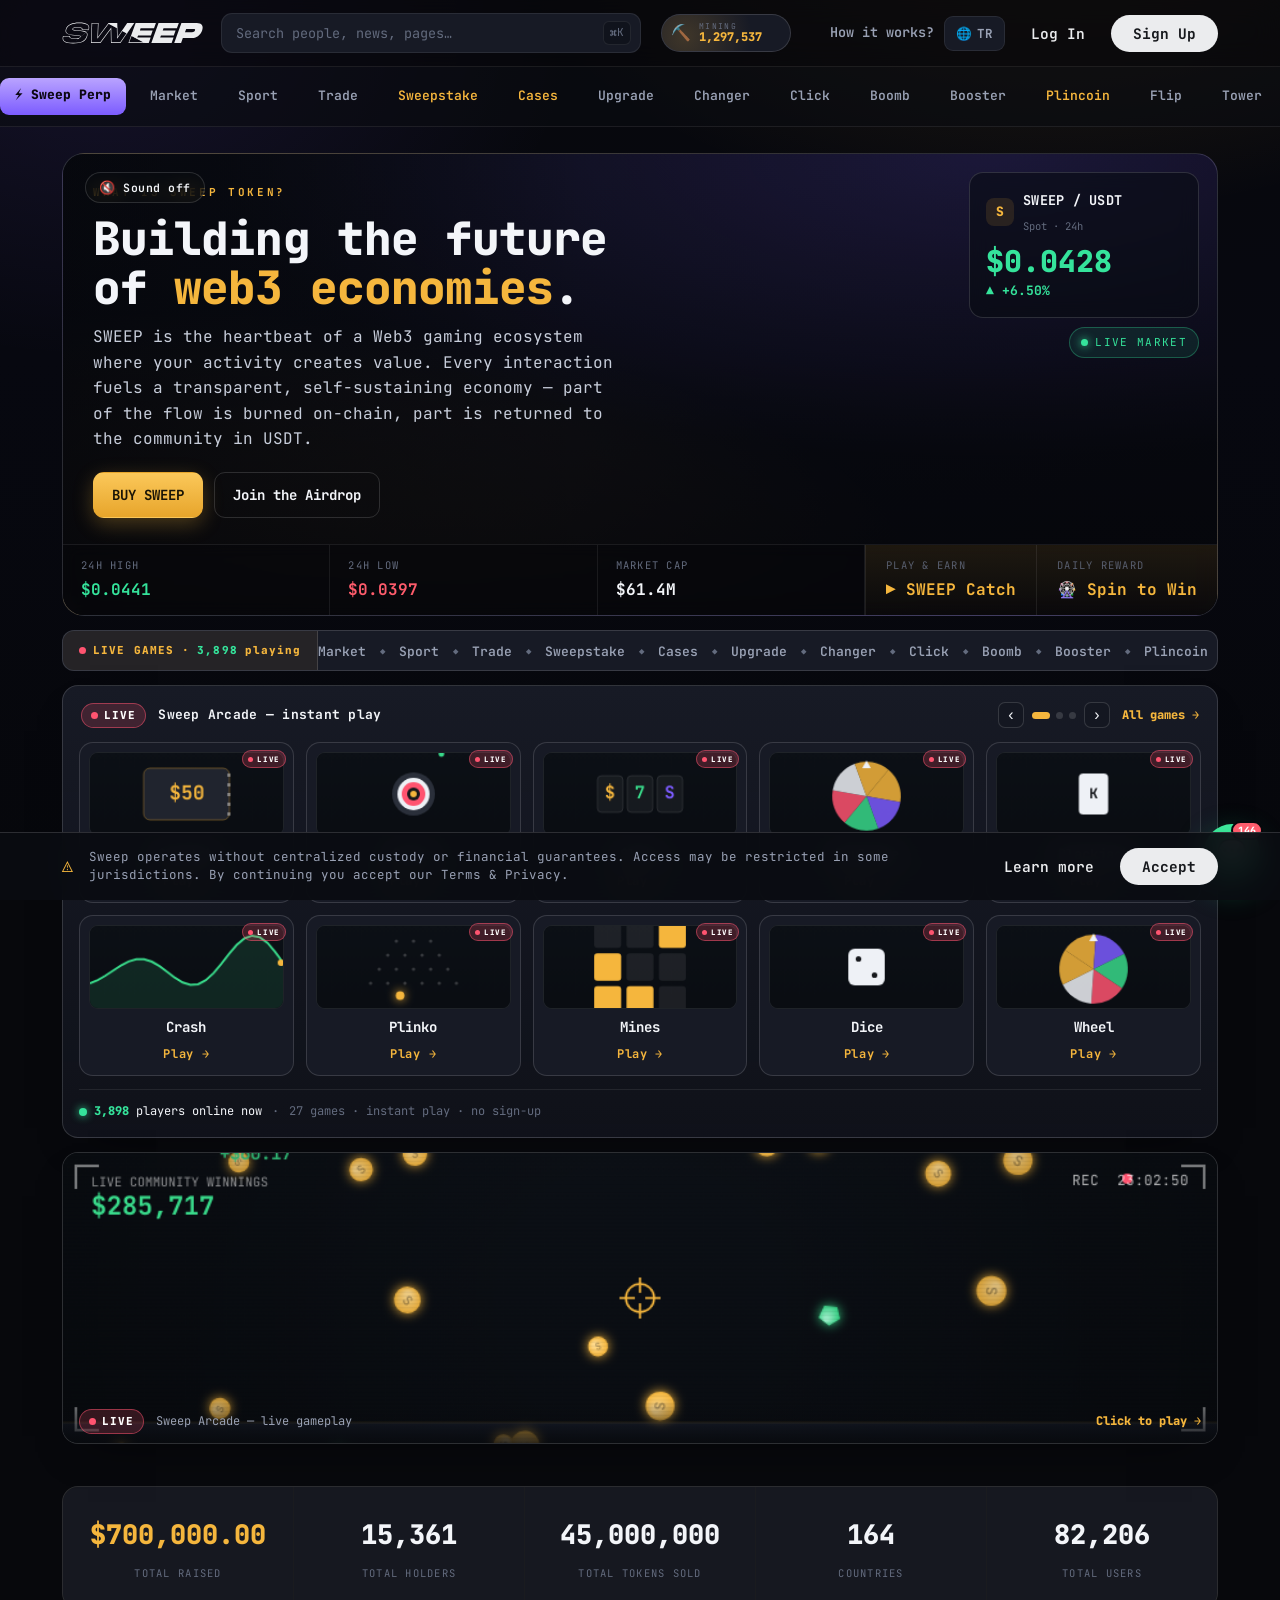
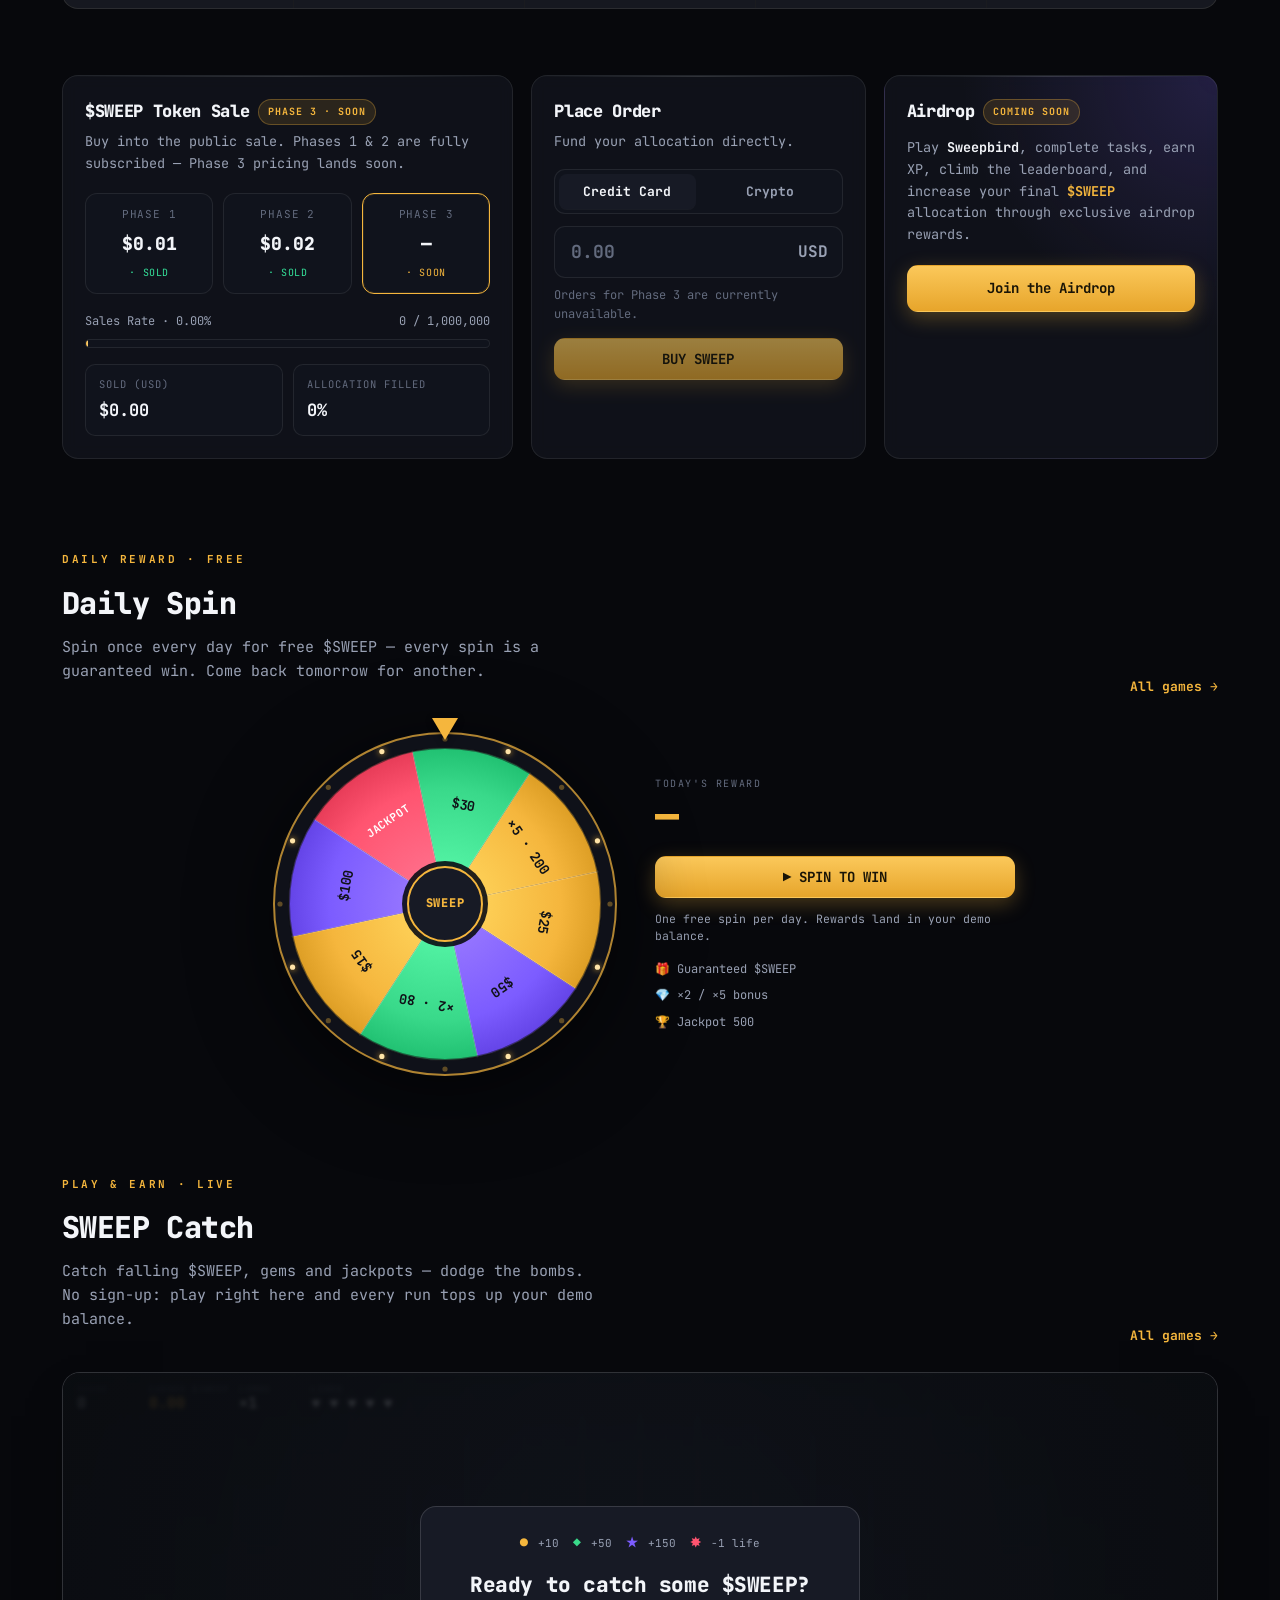
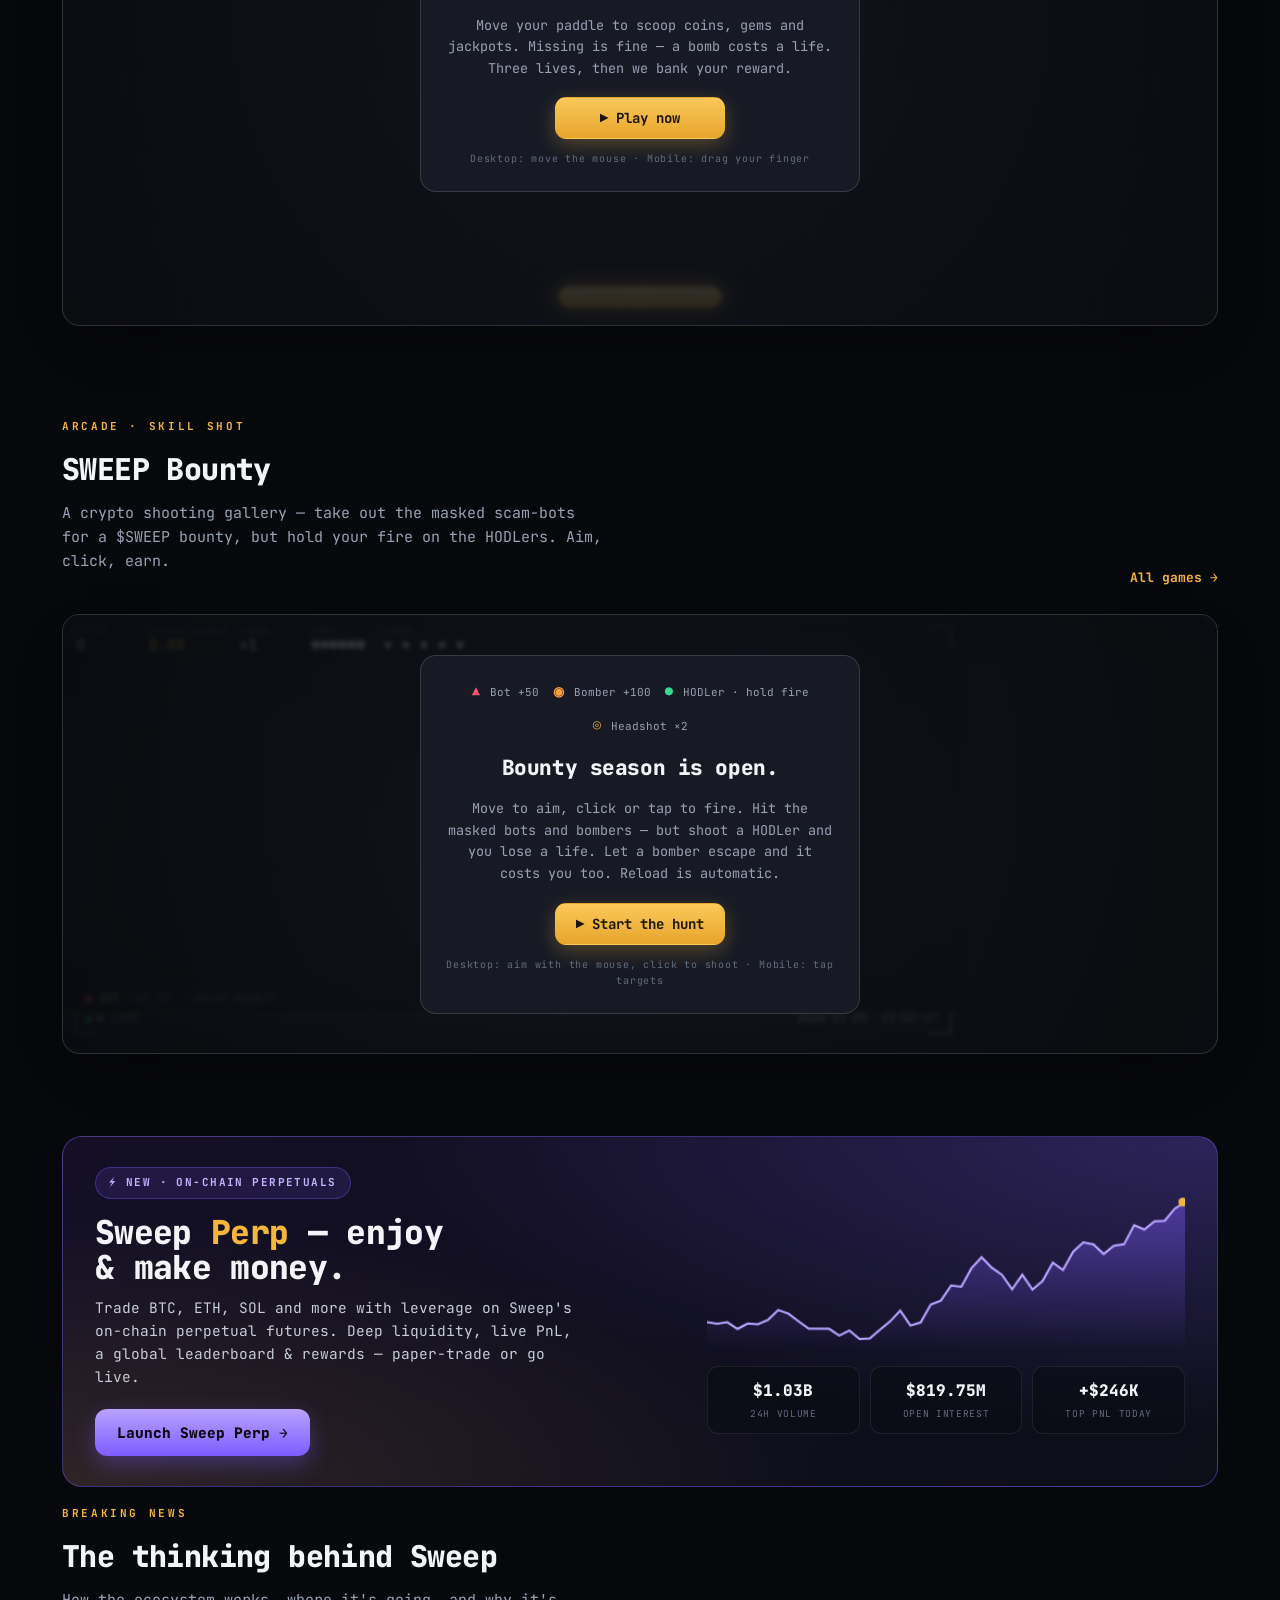
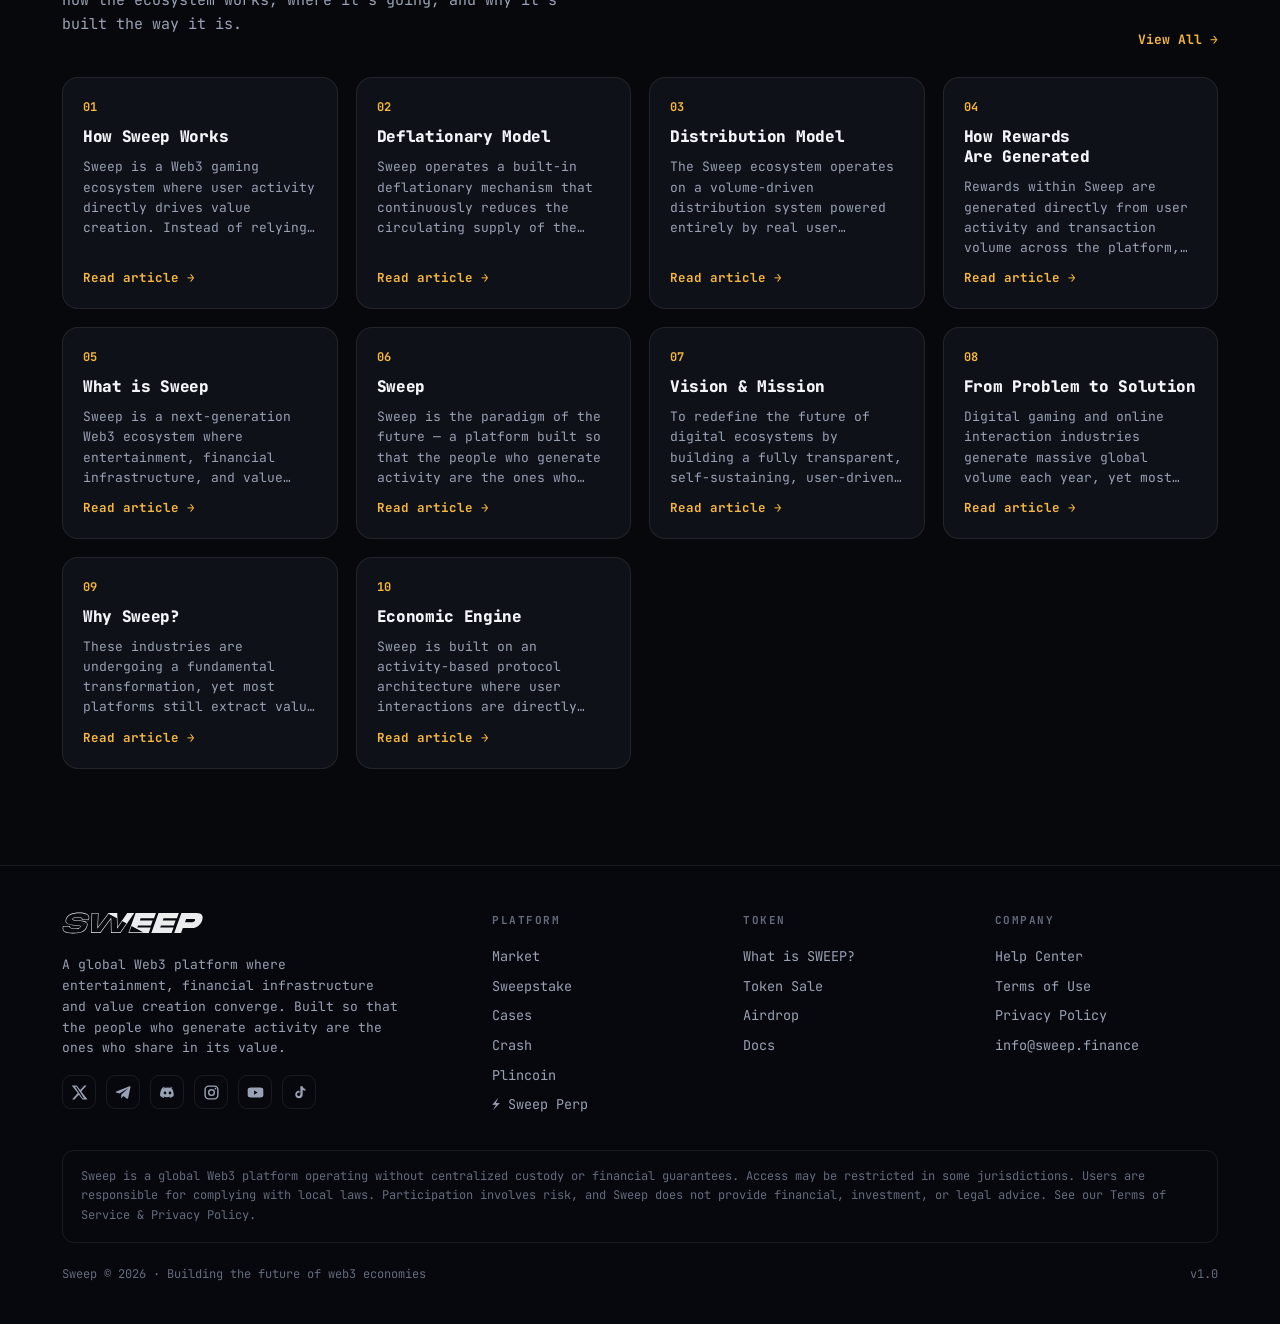
==== index.html @ fde5516a "Add Keno/Limbo/Baccarat/Double games; live users count in games ticker" ====
<!doctype html>
<html lang="en">
<head>
<meta charset="utf-8">
<meta name="viewport" content="width=device-width, initial-scale=1">
<title>Sweep — Building the future of web3 economies</title>
<link rel="stylesheet" href="styles.css">
</head>
<body>
<!-- ======================= HEADER ======================= -->
<header class="top">
  <div class="wrap top-in">
    <a class="logo" href="index.html" aria-label="Sweep home">
      <img src="[data-uri]" alt="Sweep">
    </a>
    <div class="search">
      <input type="text" placeholder="Search people, news, pages…" aria-label="Search">
      <span class="kbd">⌘K</span>
    </div>
    <div class="top-actions">
      <a href="#whatis" class="howit" data-i18n="howit">How it works?</a>
      <button class="langbtn" id="langBtn" aria-label="Switch language">🌐 <span id="langLbl">TR</span></button>
      <button class="btn-login" data-auth="login">Log In</button>
      <button class="btn-signup" data-auth="signup">Sign Up</button>
    </div>
  </div>
</header>

<!-- ======================= GAME NAV ======================= -->
<nav class="gamenav" aria-label="Games">
  <div class="track" id="gtrack"></div>
</nav>

<!-- ======================= HERO: WHAT IS SWEEP + VIDEO ======================= -->
<div class="hero" id="whatis">
  <div class="stage">
    <video autoplay loop muted playsinline preload="auto"
           poster="https://sweep.finance/web/images/home/sweep-video.webp">
      <source src="https://cdn.sweep.finance/web/video/sweep-video.mp4" type="video/mp4">
    </video>
    <div class="scrim"></div>

    <!-- floating quote HUD over the video -->
    <div class="hud">
      <div class="quote">
        <div class="sym">
          <div class="badge">S</div>
          <div><b>SWEEP / USDT</b><br><span>Spot · 24h</span></div>
        </div>
        <div class="price">$0.0428</div>
        <div class="chg up">▲ +6.41%</div>
      </div>
      <div class="livepill"><i></i> Live market</div>
    </div>

    <!-- video sound toggle -->
    <button class="vsound" id="vsound" aria-label="Unmute video" aria-pressed="false">
      <span class="ic" id="vsIc">🔇</span><span id="vsLbl">Sound off</span>
    </button>

    <!-- copy -->
    <div class="hero-copy">
      <div class="eyebrow">What is SWEEP Token?</div>
      <h1>Building the future of <span class="g">web3 economies</span>.</h1>
      <p>SWEEP is the heartbeat of a Web3 gaming ecosystem where your activity creates value. Every interaction fuels a transparent, self-sustaining economy — part of the flow is burned on-chain, part is returned to the community in USDT.</p>
      <div class="hero-cta">
        <button class="btn gold">BUY SWEEP</button>
        <a href="airdrop.html" class="btn">Join the Airdrop</a>
      </div>
    </div>

    <!-- bottom stat strip over the video -->
    <div class="hud-stats">
      <div><div class="k">24h High</div><div class="v up">$0.0441</div></div>
      <div><div class="k">24h Low</div><div class="v down">$0.0397</div></div>
      <div><div class="k">Market Cap</div><div class="v">$61.4M</div></div>
      <a class="hud-play" href="#catchGame" id="heroPlay">
        <div class="k">Play &amp; Earn</div>
        <div class="v"><span class="hp-ic">▶</span> SWEEP Catch</div>
      </a>
      <a class="hud-play hud-spin" href="#dailySpin" id="heroSpin">
        <div class="k">Daily Reward</div>
        <div class="v"><span class="hp-ic">🎡</span> Spin to Win</div>
      </a>
    </div>
  </div>
</div>

<!-- ======================= GAMES TICKER (scrolling names) ======================= -->
<div class="hero gticker-hero">
  <div class="gticker">
    <span class="gticker-tag"><i></i> LIVE GAMES · <b id="gtickerCount">—</b> playing</span>
    <div class="gticker-mask">
      <div class="gticker-track" id="gtickerTrack"></div>
    </div>
  </div>
</div>

<!-- ======================= GAMES PANEL (instant play) ======================= -->
<div class="hero arcade-hero">
  <div class="gpanel">
    <div class="gpanel-head">
      <span class="lf-live"><i></i> LIVE</span>
      <b>Sweep Arcade — instant play</b>
      <div class="gp-nav">
        <button class="gp-arrow" id="gpPrev" aria-label="Previous page">‹</button>
        <div class="gp-dots" id="gpDots"></div>
        <button class="gp-arrow" id="gpNext" aria-label="Next page">›</button>
      </div>
      <a href="game.html" class="gp-all">All games →</a>
    </div>
    <div class="gp-viewport">
      <div class="gp-track" id="gpTrack">
        <div class="gp-page">
          <a class="gtile" href="game.html"><span class="gt-ic">🎫</span><b>Scratch</b><span class="gt-play">Play →</span></a>
          <a class="gtile" href="game.html"><span class="gt-ic">🎯</span><b>Darts</b><span class="gt-play">Play →</span></a>
          <a class="gtile" href="game.html"><span class="gt-ic">🎰</span><b>Slots</b><span class="gt-play">Play →</span></a>
          <a class="gtile" href="game.html"><span class="gt-ic">🔴</span><b>Roulette</b><span class="gt-play">Play →</span></a>
          <a class="gtile" href="game.html"><span class="gt-ic">🎴</span><b>Blackjack</b><span class="gt-play">Play →</span></a>
          <a class="gtile" href="game.html"><span class="gt-ic">🚀</span><b>Crash</b><span class="gt-play">Play →</span></a>
          <a class="gtile" href="game.html"><span class="gt-ic">🔻</span><b>Plinko</b><span class="gt-play">Play →</span></a>
          <a class="gtile" href="game.html"><span class="gt-ic">💣</span><b>Mines</b><span class="gt-play">Play →</span></a>
          <a class="gtile" href="game.html"><span class="gt-ic">🎲</span><b>Dice</b><span class="gt-play">Play →</span></a>
          <a class="gtile" href="game.html"><span class="gt-ic">🎡</span><b>Wheel</b><span class="gt-play">Play →</span></a>
        </div>
        <div class="gp-page">
          <a class="gtile" href="game.html"><span class="gt-ic">🪙</span><b>Coin Flip</b><span class="gt-play">Play →</span></a>
          <a class="gtile" href="game.html"><span class="gt-ic">🗼</span><b>Tower</b><span class="gt-play">Play →</span></a>
          <a class="gtile" href="game.html"><span class="gt-ic">📦</span><b>Cases</b><span class="gt-play">Play →</span></a>
          <a class="gtile" href="game.html"><span class="gt-ic">⬆️</span><b>Upgrade</b><span class="gt-play">Play →</span></a>
          <a class="gtile" href="game.html"><span class="gt-ic">🃏</span><b>Hi-Lo</b><span class="gt-play">Play →</span></a>
          <a class="gtile" href="game.html"><span class="gt-ic">🏇</span><b>Racing</b><span class="gt-play">Play →</span></a>
          <a class="gtile" href="game.html"><span class="gt-ic">🥊</span><b>Fighter</b><span class="gt-play">Play →</span></a>
          <a class="gtile" href="game.html"><span class="gt-ic">📈</span><b>Market</b><span class="gt-play">Play →</span></a>
          <a class="gtile" href="game.html"><span class="gt-ic">⚽</span><b>Sport</b><span class="gt-play">Play →</span></a>
          <a class="gtile" href="game.html"><span class="gt-ic">💹</span><b>Trade</b><span class="gt-play">Play →</span></a>
        </div>
        <div class="gp-page">
          <a class="gtile" href="game.html"><span class="gt-ic">🎟️</span><b>Sweepstake</b><span class="gt-play">Play →</span></a>
          <a class="gtile" href="game.html"><span class="gt-ic">🖱️</span><b>Click</b><span class="gt-play">Play →</span></a>
          <a class="gtile" href="game.html"><span class="gt-ic">🔥</span><b>Booster</b><span class="gt-play">Play →</span></a>
          <a class="gtile" href="game.html"><span class="gt-ic">🎱</span><b>Keno</b><span class="gt-play">Play →</span></a>
          <a class="gtile" href="game.html"><span class="gt-ic">⚡</span><b>Limbo</b><span class="gt-play">Play →</span></a>
          <a class="gtile" href="game.html"><span class="gt-ic">🎴</span><b>Baccarat</b><span class="gt-play">Play →</span></a>
          <a class="gtile" href="game.html"><span class="gt-ic">🔵</span><b>Double</b><span class="gt-play">Play →</span></a>
        </div>
      </div>
    </div>
    <div class="gp-foot">
      <span class="gp-online"><i></i> <b id="gpOnline">0</b> players online now</span>
      <span class="gp-foot-sep">·</span>
      <span class="gp-foot-games">27 games · instant play · no sign-up</span>
    </div>
  </div>
</div>

<!-- ======================= LIVE GAMEPLAY FEED ======================= -->
<div class="hero lf-hero">
  <a class="lf-stage" id="lfStage" href="#bountyGame" aria-label="Watch Sweep games live — click to play">
    <canvas id="lfCanvas" width="900" height="226" aria-hidden="true"></canvas>
    <div class="lf-bar">
      <span class="lf-live"><i></i> LIVE</span>
      <span class="lf-title">Sweep Arcade — live gameplay</span>
      <span class="lf-cta">Click to play →</span>
    </div>
  </a>
</div>

<!-- ======================= STATS BAR ======================= -->
<section style="padding:42px 0 0">
  <div class="wrap">
    <div class="statsbar">
      <div class="stat"><div class="sv num" data-count="700000" data-prefix="$" data-dec="2">$0</div><div class="sk" data-i18n="st_raised">Total Raised</div></div>
      <div class="stat"><div class="sv num" data-count="15361">0</div><div class="sk" data-i18n="st_holders">Total Holders</div></div>
      <div class="stat"><div class="sv num" data-count="45000000">0</div><div class="sk" data-i18n="st_sold">Total Tokens Sold</div></div>
      <div class="stat"><div class="sv num" data-count="164">0</div><div class="sk" data-i18n="st_country">Countries</div></div>
      <div class="stat"><div class="sv num" data-count="82206">0</div><div class="sk" data-i18n="st_users">Total Users</div></div>
    </div>
  </div>
</section>

<!-- ======================= SALE / BUY / AIRDROP ======================= -->
<section>
  <div class="wrap">
    <div class="cards">

      <!-- Token sale -->
      <div class="card">
        <h3>$SWEEP Token Sale <span class="tag soon">Phase 3 · Soon</span></h3>
        <p class="lead">Buy into the public sale. Phases 1 &amp; 2 are fully subscribed — Phase 3 pricing lands soon.</p>
        <div class="phases">
          <div class="phase"><div class="pn">Phase 1</div><div class="ps">$0.01</div><div class="st up">· SOLD</div></div>
          <div class="phase"><div class="pn">Phase 2</div><div class="ps">$0.02</div><div class="st up">· SOLD</div></div>
          <div class="phase active"><div class="pn">Phase 3</div><div class="ps">—</div><div class="st" style="color:var(--gold)">· SOON</div></div>
        </div>
        <div class="progress">
          <div class="labels"><span>Sales Rate · 0.00%</span><span>0 / 1,000,000</span></div>
          <div class="bar"><i></i></div>
        </div>
        <div class="mini-stats">
          <div class="mini"><div class="k">Sold (USD)</div><div class="v">$0.00</div></div>
          <div class="mini"><div class="k">Allocation filled</div><div class="v">0%</div></div>
        </div>
      </div>

      <!-- Buy widget -->
      <div class="card">
        <h3>Place Order</h3>
        <p class="lead">Fund your allocation directly.</p>
        <div class="tabs" role="tablist">
          <button class="on" role="tab" aria-selected="true">Credit Card</button>
          <button role="tab" aria-selected="false">Crypto</button>
        </div>
        <div class="amount">
          <input type="text" inputmode="decimal" placeholder="0.00" aria-label="Amount">
          <span class="cur">USD</span>
        </div>
        <p class="notice">Orders for Phase 3 are currently unavailable.</p>
        <button class="btn gold wfull" disabled style="opacity:.6;cursor:not-allowed">BUY SWEEP</button>
      </div>

      <!-- Airdrop -->
      <div class="card airdrop-card" id="airdrop">
        <h3>Airdrop <span class="tag soon">Coming soon</span></h3>
        <p class="lead" style="margin-top:12px">Play <b style="color:var(--ink)">Sweepbird</b>, complete tasks, earn XP, climb the leaderboard, and increase your final <b style="color:var(--gold)">$SWEEP</b> allocation through exclusive airdrop rewards.</p>
        <div style="margin-top:20px">
          <a href="airdrop.html" class="btn gold wfull" style="text-decoration:none">Join the Airdrop</a>
        </div>
      </div>

    </div>
  </div>
</section>

<!-- ======================= DAILY SPIN ======================= -->
<section class="catch-sec" id="dailySpin">
  <div class="wrap">
    <div class="sec-head">
      <div>
        <div class="eyebrow">Daily Reward · Free</div>
        <h2 style="margin-top:10px">Daily Spin</h2>
        <p class="sub">Spin once every day for free $SWEEP — every spin is a guaranteed win. Come back tomorrow for another.</p>
      </div>
      <a href="game.html" class="viewall">All games →</a>
    </div>
    <div class="spin-wrap">
      <div class="spin-stage">
        <div class="spin-ptr"></div>
        <canvas id="spinCv" width="360" height="360" aria-label="Daily reward wheel"></canvas>
        <div class="spin-hub">SWEEP</div>
      </div>
      <div class="spin-side">
        <div class="spin-reward-k">TODAY'S REWARD</div>
        <div class="spin-reward" id="spinReward">—</div>
        <button class="btn gold wfull" id="spinBtn">▶ SPIN TO WIN</button>
        <div class="spin-note" id="spinNote">One free spin per day. Rewards land in your demo balance.</div>
        <div class="spin-legend">
          <span>🎁 Guaranteed $SWEEP</span><span>💎 ×2 / ×5 bonus</span><span>🏆 Jackpot 500</span>
        </div>
      </div>
    </div>
  </div>
</section>

<!-- ======================= SWEEP CATCH (inline mini-game) ======================= -->
<section class="catch-sec" id="catchGame">
  <div class="wrap">
    <div class="sec-head">
      <div>
        <div class="eyebrow">Play &amp; Earn · Live</div>
        <h2 style="margin-top:10px">SWEEP Catch</h2>
        <p class="sub">Catch falling $SWEEP, gems and jackpots — dodge the bombs. No sign-up: play right here and every run tops up your demo balance.</p>
      </div>
      <a href="game.html" class="viewall">All games →</a>
    </div>

    <div class="cg-stage" id="cgStage">
      <canvas id="cgCanvas" width="900" height="430" aria-label="SWEEP Catch mini-game"></canvas>

      <div class="cg-hud">
        <div class="cg-stat"><span class="cg-k">SCORE</span><span class="cg-v" id="cgScore">0</span></div>
        <div class="cg-stat"><span class="cg-k">EARNED $SWEEP</span><span class="cg-v gold" id="cgEarn">0.00</span></div>
        <div class="cg-stat"><span class="cg-k">COMBO</span><span class="cg-v" id="cgCombo">×1</span></div>
        <div class="cg-stat"><span class="cg-k">LIVES</span><span class="cg-v" id="cgLives">♥ ♥ ♥</span></div>
      </div>

      <div class="cg-ov" id="cgStart">
        <div class="cg-card">
          <div class="cg-legend">
            <span><b style="color:#f5b63d">●</b> +10</span>
            <span><b style="color:#39d98a">◆</b> +50</span>
            <span><b style="color:#7c5cff">★</b> +150</span>
            <span><b style="color:#ff5470">✸</b> −1 life</span>
          </div>
          <h3>Ready to catch some $SWEEP?</h3>
          <p>Move your paddle to scoop coins, gems and jackpots. Missing is fine — a bomb costs a life. Three lives, then we bank your reward.</p>
          <button class="btn gold" id="cgPlay">▶ Play now</button>
          <span class="cg-tip">Desktop: move the mouse · Mobile: drag your finger</span>
        </div>
      </div>

      <div class="cg-ov" id="cgOver" hidden>
        <div class="cg-card">
          <div class="cg-over-emoji" id="cgOverEmoji">🏆</div>
          <h3 id="cgOverTitle">Nice run!</h3>
          <p id="cgOverMsg">You won <b class="gold" id="cgOverEarn">0.00</b> $SWEEP — added straight to your balance! 🎉</p>
          <div class="cg-over-stats">
            <div><span>Score</span><b id="cgOverScore">0</b></div>
            <div><span>Best combo</span><b id="cgOverCombo">×1</b></div>
            <div><span>Balance</span><b class="gold" id="cgOverBal">0.00</b></div>
          </div>
          <div class="cg-over-btns">
            <button class="btn gold" id="cgAgain">↻ Play again</button>
            <a class="btn ghost" href="game.html">Explore all games →</a>
          </div>
        </div>
      </div>
    </div>
  </div>
</section>

<!-- ======================= SWEEP BOUNTY (inline shooter) ======================= -->
<section class="catch-sec" id="bountyGame">
  <div class="wrap">
    <div class="sec-head">
      <div>
        <div class="eyebrow">Arcade · Skill Shot</div>
        <h2 style="margin-top:10px">SWEEP Bounty</h2>
        <p class="sub">A crypto shooting gallery — take out the masked scam-bots for a $SWEEP bounty, but hold your fire on the HODLers. Aim, click, earn.</p>
      </div>
      <a href="game.html" class="viewall">All games →</a>
    </div>

    <div class="cg-stage" id="btStage">
      <canvas id="btCanvas" width="900" height="430" aria-label="SWEEP Bounty mini-game"></canvas>

      <div class="cg-hud">
        <div class="cg-stat"><span class="cg-k">SCORE</span><span class="cg-v" id="btScore">0</span></div>
        <div class="cg-stat"><span class="cg-k">EARNED $SWEEP</span><span class="cg-v gold" id="btEarn">0.00</span></div>
        <div class="cg-stat"><span class="cg-k">COMBO</span><span class="cg-v" id="btCombo">×1</span></div>
        <div class="cg-stat"><span class="cg-k">AMMO</span><span class="cg-v" id="btAmmo">●●●●●●</span></div>
        <div class="cg-stat"><span class="cg-k">LIVES</span><span class="cg-v" id="btLives">♥ ♥ ♥</span></div>
      </div>

      <div class="cg-ov" id="btStart">
        <div class="cg-card">
          <div class="cg-legend">
            <span><b style="color:#ff5470">▲</b> Bot +50</span>
            <span><b style="color:#ff9f40">◉</b> Bomber +100</span>
            <span><b style="color:#39d98a">●</b> HODLer · hold fire</span>
            <span><b style="color:#f5b63d">◎</b> Headshot ×2</span>
          </div>
          <h3>Bounty season is open.</h3>
          <p>Move to aim, click or tap to fire. Hit the masked bots and bombers — but shoot a HODLer and you lose a life. Let a bomber escape and it costs you too. Reload is automatic.</p>
          <button class="btn gold" id="btPlay">▶ Start the hunt</button>
          <span class="cg-tip">Desktop: aim with the mouse, click to shoot · Mobile: tap targets</span>
        </div>
      </div>

      <div class="cg-ov" id="btOver" hidden>
        <div class="cg-card">
          <div class="cg-over-emoji" id="btOverEmoji">🎯</div>
          <h3 id="btOverTitle">Bounty collected!</h3>
          <p id="btOverMsg">You won <b class="gold" id="btOverEarn">0.00</b> $SWEEP — added straight to your balance! 🎉</p>
          <div class="cg-over-stats">
            <div><span>Score</span><b id="btOverScore">0</b></div>
            <div><span>Accuracy</span><b id="btOverAcc">0%</b></div>
            <div><span>Balance</span><b class="gold" id="btOverBal">0.00</b></div>
          </div>
          <div class="cg-over-btns">
            <button class="btn gold" id="btAgain">↻ Hunt again</button>
            <a class="btn ghost" href="game.html">Explore all games →</a>
          </div>
        </div>
      </div>
    </div>
  </div>
</section>

<!-- ======================= SWEEP PERP ======================= -->
<section class="perp-sec">
  <div class="wrap">
    <a class="perp-banner" id="perpBanner" href="#" target="_blank" rel="noopener">
      <div class="perp-left">
        <span class="perp-badge">⚡ NEW · ON-CHAIN PERPETUALS</span>
        <h2>Sweep <span class="g">Perp</span> — enjoy &amp; make money.</h2>
        <p>Trade BTC, ETH, SOL and more with leverage on Sweep's on-chain perpetual futures. Deep liquidity, live PnL, a global leaderboard &amp; rewards — paper-trade or go live.</p>
        <span class="perp-cta">Launch Sweep Perp →</span>
      </div>
      <div class="perp-right">
        <canvas id="perpChart" width="440" height="150" aria-hidden="true"></canvas>
        <div class="perp-stats">
          <div><b class="up">$1.03B</b><span>24h Volume</span></div>
          <div><b>$819.75M</b><span>Open Interest</span></div>
          <div><b class="up">+$246K</b><span>Top PnL today</span></div>
        </div>
      </div>
    </a>
  </div>
</section>

<!-- ======================= BREAKING NEWS ======================= -->
<section style="padding-top:12px">
  <div class="wrap">
    <div class="sec-head">
      <div>
        <div class="eyebrow">Breaking News</div>
        <h2 style="margin-top:10px">The thinking behind Sweep</h2>
        <p class="sub">How the ecosystem works, where it's going, and why it's built the way it is.</p>
      </div>
      <a href="#" class="viewall">View All →</a>
    </div>
    <div class="news">
      <a class="item" href="#">
        <span class="no">01</span>
        <h4 data-i18n="nt1">How Sweep Works</h4>
        <p data-i18n="ne1">Sweep is a Web3 gaming ecosystem where user activity directly drives value creation. Instead of relying on external rewards or artificial incentives, it runs on a closed-loop system where gameplay, transactions, and economic mechanics are all interconnected.</p>
        <span class="read" data-i18n="read">Read article →</span>
      </a>
      <a class="item" href="#">
        <span class="no">02</span>
        <h4 data-i18n="nt2">Deflationary Model</h4>
        <p data-i18n="ne2">Sweep operates a built-in deflationary mechanism that continuously reduces the circulating supply of the SWEEP token with every cycle of activity.</p>
        <span class="read" data-i18n="read">Read article →</span>
      </a>
      <a class="item" href="#">
        <span class="no">03</span>
        <h4 data-i18n="nt3">Distribution Model</h4>
        <p data-i18n="ne3">The Sweep ecosystem operates on a volume-driven distribution system powered entirely by real user activity — not emissions or inflation.</p>
        <span class="read" data-i18n="read">Read article →</span>
      </a>
      <a class="item" href="#">
        <span class="no">04</span>
        <h4 data-i18n="nt4">How Rewards Are Generated</h4>
        <p data-i18n="ne4">Rewards within Sweep are generated directly from user activity and transaction volume across the platform, then recirculated to participants.</p>
        <span class="read" data-i18n="read">Read article →</span>
      </a>
      <a class="item" href="#">
        <span class="no">05</span>
        <h4 data-i18n="nt5">What is Sweep</h4>
        <p data-i18n="ne5">Sweep is a next-generation Web3 ecosystem where entertainment, financial infrastructure, and value creation converge into a single economy.</p>
        <span class="read" data-i18n="read">Read article →</span>
      </a>
      <a class="item" href="#">
        <span class="no">06</span>
        <h4 data-i18n="nt6">Sweep</h4>
        <p data-i18n="ne6">Sweep is the paradigm of the future — a platform built so that the people who generate activity are the ones who share in its value.</p>
        <span class="read" data-i18n="read">Read article →</span>
      </a>
      <a class="item" href="#">
        <span class="no">07</span>
        <h4 data-i18n="nt7">Vision &amp; Mission</h4>
        <p data-i18n="ne7">To redefine the future of digital ecosystems by building a fully transparent, self-sustaining, user-driven Web3 environment where interaction, finance, and value creation converge.</p>
        <span class="read" data-i18n="read">Read article →</span>
      </a>
      <a class="item" href="#">
        <span class="no">08</span>
        <h4 data-i18n="nt8">From Problem to Solution</h4>
        <p data-i18n="ne8">Digital gaming and online interaction industries generate massive global volume each year, yet most platforms still operate on outdated, opaque models that treat users as passive participants with no ownership.</p>
        <span class="read" data-i18n="read">Read article →</span>
      </a>
      <a class="item" href="#">
        <span class="no">09</span>
        <h4 data-i18n="nt9">Why Sweep?</h4>
        <p data-i18n="ne9">These industries are undergoing a fundamental transformation, yet most platforms still extract value without distributing it. Users generate activity, engagement and liquidity but stay disconnected from the economy they build.</p>
        <span class="read" data-i18n="read">Read article →</span>
      </a>
      <a class="item" href="#">
        <span class="no">10</span>
        <h4 data-i18n="nt10">Economic Engine</h4>
        <p data-i18n="ne10">Sweep is built on an activity-based protocol architecture where user interactions are directly converted into economic outputs — every action is also measurable on-chain transaction volume.</p>
        <span class="read" data-i18n="read">Read article →</span>
      </a>
    </div>
  </div>
</section>

<!-- ======================= FOOTER ======================= -->
<footer>
  <div class="wrap">
    <div class="foot-grid">
      <div class="foot-brand">
        <img src="[data-uri]" alt="Sweep">
        <p>A global Web3 platform where entertainment, financial infrastructure and value creation converge. Built so that the people who generate activity are the ones who share in its value.</p>
        <div class="socials">
          <a href="https://x.com/sweepglobal" target="_blank" rel="noopener" title="X" aria-label="X">
            <svg viewBox="0 0 24 24" fill="currentColor" aria-hidden="true"><path d="M18.9 2H22l-7.5 8.6L23.3 22h-6.9l-5.4-7-6.2 7H1.5l8.1-9.2L1 2h7.1l4.9 6.5L18.9 2zm-2.4 18h1.9L7.6 4H5.6l10.9 16z"/></svg>
          </a>
          <a href="https://t.me/SweepGlobal_Chat" target="_blank" rel="noopener" title="Telegram" aria-label="Telegram">
            <svg viewBox="0 0 24 24" fill="currentColor" aria-hidden="true"><path d="M21.9 4.3l-3.3 15.6c-.2 1-.9 1.3-1.8.8l-4.9-3.6-2.4 2.3c-.3.3-.5.5-1 .5l.4-5 9-8.1c.4-.3-.1-.5-.6-.2L6.4 13.5l-4.8-1.5c-1-.3-1-1 .2-1.5l18.7-7.2c.9-.3 1.6.2 1.4 1z"/></svg>
          </a>
          <a href="https://discord.gg/sweepglobal" target="_blank" rel="noopener" title="Discord" aria-label="Discord">
            <svg viewBox="0 0 24 24" fill="currentColor" aria-hidden="true"><path d="M19.3 5.3A17 17 0 0015 4l-.2.4a12 12 0 013.6 1.8A16 16 0 006 6.2 12 12 0 019.3 4.4L9 4a17 17 0 00-4.3 1.3C2 9.3 1.3 13.2 1.6 17a17 17 0 005.2 2.6l.6-1a11 11 0 01-1.7-.8l.4-.3a12 12 0 0010.1 0l.4.3c-.5.3-1.1.6-1.7.8l.6 1a17 17 0 005.2-2.6c.4-4.4-.7-8.3-3.1-11.7zM8.5 14.7c-1 0-1.9-1-1.9-2.1s.8-2.1 1.9-2.1 1.9 1 1.9 2.1-.8 2.1-1.9 2.1zm7 0c-1 0-1.9-1-1.9-2.1s.8-2.1 1.9-2.1 1.9 1 1.9 2.1-.8 2.1-1.9 2.1z"/></svg>
          </a>
          <a href="https://www.instagram.com/sweepglobal" target="_blank" rel="noopener" title="Instagram" aria-label="Instagram">
            <svg viewBox="0 0 24 24" fill="none" stroke="currentColor" stroke-width="2" aria-hidden="true"><rect x="3" y="3" width="18" height="18" rx="5"/><circle cx="12" cy="12" r="4"/><circle cx="17.5" cy="6.5" r="1.2" fill="currentColor" stroke="none"/></svg>
          </a>
          <a href="https://www.youtube.com/@sweep.global" target="_blank" rel="noopener" title="YouTube" aria-label="YouTube">
            <svg viewBox="0 0 24 24" fill="currentColor" aria-hidden="true"><path d="M23 7.5a3 3 0 00-2.1-2.1C19 5 12 5 12 5s-7 0-8.9.4A3 3 0 001 7.5 31 31 0 001 12a31 31 0 00.1 4.5 3 3 0 002.1 2.1C5 19 12 19 12 19s7 0 8.9-.4a3 3 0 002.1-2.1A31 31 0 0023 12a31 31 0 00-.1-4.5zM10 15V9l5 3-5 3z"/></svg>
          </a>
          <a href="https://www.tiktok.com/@sweepglobal" target="_blank" rel="noopener" title="TikTok" aria-label="TikTok">
            <svg viewBox="0 0 24 24" fill="currentColor" aria-hidden="true"><path d="M16.5 3c.3 2.2 1.6 3.6 3.8 3.8v2.6c-1.3.1-2.5-.3-3.8-1v5.9c0 3.4-2.1 5.7-5.3 5.7-3 0-5.2-2.3-5.2-5.3 0-3.2 2.6-5.4 6-5v2.8c-.4-.1-.9-.2-1.3-.2-1.3 0-2.2.9-2.2 2.2 0 1.4.9 2.4 2.3 2.4 1.5 0 2.4-1.1 2.4-2.9V3h2.6z"/></svg>
          </a>
        </div>
      </div>
      <div>
        <h5>Platform</h5>
        <a class="fl" href="#">Market</a><a class="fl" href="#">Sweepstake</a><a class="fl" href="#">Cases</a><a class="fl" href="#">Crash</a><a class="fl" href="#">Plincoin</a>
      </div>
      <div>
        <h5>Token</h5>
        <a class="fl" href="#whatis">What is SWEEP?</a><a class="fl" href="#">Token Sale</a><a class="fl" href="#airdrop">Airdrop</a><a class="fl" href="#">Docs</a>
      </div>
      <div>
        <h5>Company</h5>
        <a class="fl" href="#">Help Center</a><a class="fl" href="#">Terms of Use</a><a class="fl" href="#">Privacy Policy</a><a class="fl" href="mailto:info@sweep.finance">info@sweep.finance</a>
      </div>
    </div>
    <div class="disclaimer" data-i18n="disc">
      Sweep is a global Web3 platform operating without centralized custody or financial guarantees. Access may be restricted in some jurisdictions. Users are responsible for complying with their local laws and regulations. Digital assets are volatile and nothing here is financial advice — only commit funds you can afford to lose.
    </div>
    <div class="foot-base">
      <span>Sweep © 2026 · <span data-i18n="f_building">Building the future of web3 economies</span></span>
      <span class="num">v1.0</span>
    </div>
  </div>
</footer>

<!-- ======================= AUTH MODAL ======================= -->
<div class="overlay" id="authModal" hidden>
  <div class="modal" role="dialog" aria-modal="true" aria-labelledby="authTitle">
    <button class="modal-close" id="authClose" aria-label="Close">✕</button>
    <h2 class="modal-title" id="authTitle">Welcome to<br>Sweep</h2>

    <button class="sso">
      <svg class="ssoic" viewBox="0 0 24 24" width="19" height="19" aria-hidden="true">
        <path fill="#4285F4" d="M23.5 12.3c0-.8-.1-1.6-.2-2.3H12v4.5h6.5c-.3 1.5-1.1 2.8-2.4 3.7v3h3.9c2.3-2.1 3.5-5.2 3.5-8.9z"/>
        <path fill="#34A853" d="M12 24c3.2 0 6-1.1 8-2.9l-3.9-3c-1.1.7-2.5 1.2-4.1 1.2-3.1 0-5.8-2.1-6.7-5H1.3v3.1C3.3 21.3 7.3 24 12 24z"/>
        <path fill="#FBBC05" d="M5.3 14.3c-.2-.7-.4-1.5-.4-2.3s.1-1.6.4-2.3V6.6H1.3C.5 8.2 0 10 0 12s.5 3.8 1.3 5.4l4-3.1z"/>
        <path fill="#EA4335" d="M12 4.8c1.8 0 3.3.6 4.6 1.8l3.4-3.4C18 1.2 15.2 0 12 0 7.3 0 3.3 2.7 1.3 6.6l4 3.1c.9-2.9 3.6-5 6.7-5z"/>
      </svg>
      <span>Continue with Google</span>
    </button>

    <button class="sso">
      <svg class="ssoic" viewBox="0 0 24 24" width="16" height="16" fill="#fff" aria-hidden="true">
        <path d="M18.9 2H22l-7.5 8.6L23.3 22h-6.9l-5.4-7-6.2 7H1.5l8.1-9.2L1 2h7.1l4.9 6.5L18.9 2zm-2.4 18h1.9L7.6 4H5.6l10.9 16z"/>
      </svg>
      <span>Continue with X</span>
    </button>

    <div class="divider"><span>or</span></div>

    <div class="field"><input type="email" placeholder="E-Mail Address" aria-label="E-Mail Address"></div>
    <div class="field">
      <input type="password" placeholder="Password" aria-label="Password" id="pwInput">
      <button class="eye" id="pwEye" aria-label="Show password" type="button">👁</button>
    </div>

    <button class="signin">Sign In <span aria-hidden="true">↗</span></button>

    <p class="mrow">Don't have an account? <a href="#">Sign up</a></p>
    <p class="mrow">Forgot your password? <a href="#"><b>Forgot Password</b></a></p>

    <div class="wallets">
      <button class="wtile" title="WalletConnect" aria-label="WalletConnect" data-l="WC" style="--wc:#3B99FC">
        <img src="https://sweep.finance/icons/login/wallet-connect-icon.svg" alt="" onerror="this.closest('.wtile').classList.add('imgfail')">
      </button>
      <button class="wtile" title="Trust Wallet" aria-label="Trust Wallet" data-l="TW" style="--wc:#3375BB">
        <img src="https://sweep.finance/icons/login/trust-wallet-icon.svg" alt="" onerror="this.closest('.wtile').classList.add('imgfail')">
      </button>
      <button class="wtile" title="MetaMask" aria-label="MetaMask" data-l="MM" style="--wc:#E2761B">
        <img src="https://sweep.finance/icons/login/metamask-icon.svg" alt="" onerror="this.closest('.wtile').classList.add('imgfail')">
      </button>
      <button class="wtile" title="Brave Wallet" aria-label="Brave Wallet" data-l="BR" style="--wc:#FB542B">
        <img src="https://sweep.finance/icons/login/brave-icon.svg" alt="" onerror="this.closest('.wtile').classList.add('imgfail')">
      </button>
    </div>

    <p class="legal"><a href="#">Privacy</a> · <a href="#">Terms</a></p>
  </div>
</div>
<script src="app.js"></script>
<script src="catch.js"></script>
<script src="bounty.js"></script>
<script src="livefeed.js"></script>
<script src="arcade.js"></script>
<script src="tiles.js"></script>
<script src="spin.js"></script>
</body>
</html>
---- styles.css ----
@import url('https://fonts.googleapis.com/css2?family=JetBrains+Mono:ital,wght@0,400;0,500;0,600;0,700;0,800;1,400&display=swap');
:root{
    --bg:#07080C; --bg2:#0B0D14; --bg3:#10131C;
    --panel:rgba(20,23,33,.66); --panel-solid:#12141D; --panel-2:#171A25;
    --line:rgba(255,255,255,.08); --line-2:rgba(255,255,255,.14);
    --ink:#F3F5F9; --muted:#99A1B4; --faint:#636B7E;
    --gold:#F5B63D; --gold-deep:#D8982A; --gold-soft:rgba(245,182,61,.12);
    --up:#35E39B; --down:#FF5C6C; --violet:#7C5CFF;
    --mono:"JetBrains Mono",ui-monospace,"SF Mono","SFMono-Regular",Menlo,Consolas,monospace;
    --sans:"JetBrains Mono",ui-monospace,"SF Mono","SFMono-Regular",Menlo,Consolas,monospace;
    --maxw:1200px; --r:16px;
  }
  *{box-sizing:border-box}
  html{scroll-behavior:smooth}
  body{
    margin:0; background:var(--bg); color:var(--ink); font-family:var(--sans); line-height:1.6;
    -webkit-font-smoothing:antialiased; overflow-x:hidden;
    background-image:
      radial-gradient(900px 480px at 82% -8%, rgba(245,182,61,.12), transparent 60%),
      radial-gradient(760px 520px at 8% 4%, rgba(124,92,255,.12), transparent 62%),
      linear-gradient(180deg,#07080C,#070810 40%,#06070B);
    background-attachment:fixed;
  }
  a{color:inherit; text-decoration:none}
  .wrap{max-width:var(--maxw); margin:0 auto; padding:0 22px}
  .mono{font-family:var(--mono)}
  .num{font-family:var(--mono); font-variant-numeric:tabular-nums}
  .up{color:var(--up)} .down{color:var(--down)}
  h1,h2,h3,h4{margin:0; font-weight:800; letter-spacing:-.02em; text-wrap:balance}
  .eyebrow{font-family:var(--mono); font-size:11px; letter-spacing:.24em; text-transform:uppercase; color:var(--gold); font-weight:700}
  .btn{font-family:var(--sans); font-weight:700; font-size:14px; cursor:pointer; border-radius:11px; padding:11px 18px; border:1px solid var(--line-2); background:transparent; color:var(--ink); transition:.16s; white-space:nowrap}
  .btn:hover{border-color:var(--gold); color:var(--gold); transform:translateY(-1px)}
  .btn.gold{background:linear-gradient(180deg,#FBC85A,#E7A52B); color:#191406; border-color:transparent; box-shadow:0 6px 20px rgba(245,182,61,.28)}
  .btn.gold:hover{filter:brightness(1.06); color:#191406; transform:translateY(-1px)}
  .btn:focus-visible,a:focus-visible,input:focus-visible,.btn-login:focus-visible,.btn-signup:focus-visible,.vsound:focus-visible{outline:2px solid var(--gold); outline-offset:2px}
  /* Header auth buttons — matched to sweep.finance */
  .btn-login{background:transparent; border:none; color:#EBECEE; font-family:var(--sans); font-weight:600; font-size:14.5px; padding:8px 16px; border-radius:8px; cursor:pointer; transition:.15s; white-space:nowrap}
  .btn-login:hover{color:#fff; background:rgba(255,255,255,.07)}
  .btn-signup{background:#EBECEE; border:none; color:#16181C; font-family:var(--sans); font-weight:700; font-size:14.5px; padding:9px 22px; border-radius:999px; cursor:pointer; transition:.15s; white-space:nowrap}
  .btn-signup:hover{background:#fff; transform:translateY(-1px); box-shadow:0 6px 18px rgba(235,236,238,.18)}

  /* ---------- Header ---------- */
  header.top{position:sticky; top:0; z-index:60; backdrop-filter:blur(14px); background:rgba(7,8,12,.72); border-bottom:1px solid var(--line)}
  .top-in{display:flex; align-items:center; gap:18px; height:66px}
  .logo{display:flex; align-items:center; height:24px}
  .logo img{height:22px; width:auto; display:block}
  .search{flex:1; max-width:420px; position:relative; display:flex; align-items:center}
  .search input{width:100%; background:var(--panel-2); border:1px solid var(--line); color:var(--ink); border-radius:11px; padding:10px 14px; font-size:13.5px; font-family:var(--sans)}
  .search input::placeholder{color:var(--faint)}
  .search .kbd{position:absolute; right:10px; font-family:var(--mono); font-size:11px; color:var(--faint); border:1px solid var(--line); border-radius:6px; padding:2px 6px; background:var(--bg3)}
  .top-actions{display:flex; align-items:center; gap:10px; margin-left:auto}
  .howit{font-size:13.5px; color:var(--muted); font-weight:600}
  .howit:hover{color:var(--ink)}
  .langbtn{display:inline-flex; align-items:center; gap:5px; background:var(--panel-2); border:1px solid var(--line); color:var(--muted); font-family:var(--mono); font-weight:700; font-size:12.5px; padding:8px 11px; border-radius:9px; cursor:pointer; transition:.15s}
  .langbtn:hover{color:var(--gold); border-color:var(--gold)}
  @media(max-width:600px){ .top-in .howit{display:none} }
  @media(max-width:820px){ .search{display:none} }

  /* ---------- Nav marquee ---------- */
  .gamenav{border-bottom:1px solid var(--line); background:rgba(10,12,18,.6); position:sticky; top:66px; z-index:55; overflow:hidden}
  .gamenav .track{display:flex; gap:8px; padding:11px 0; width:max-content; animation:slide 40s linear infinite}
  .gamenav:hover .track{animation-play-state:paused}
  @keyframes slide{from{transform:translateX(0)} to{transform:translateX(-50%)}}
  .pill{font-family:var(--sans); font-size:13px; font-weight:600; color:var(--muted); padding:7px 15px; border-radius:9px; border:1px solid transparent; white-space:nowrap; transition:.15s}
  .pill:hover{color:var(--ink); background:var(--panel-2); border-color:var(--line)}
  .pill.hot{color:var(--gold)}

  /* ---------- Hero / What is SWEEP (video) ---------- */
  .hero{position:relative; margin:26px auto 0; max-width:var(--maxw); padding:0 22px}
  .stage{position:relative; border-radius:22px; overflow:hidden; border:1px solid var(--line-2); min-height:452px; display:flex; flex-direction:column; justify-content:flex-end; align-items:stretch;
    background:
      radial-gradient(120% 120% at 80% 0%, rgba(124,92,255,.22), transparent 55%),
      radial-gradient(120% 120% at 10% 100%, rgba(245,182,61,.18), transparent 55%),
      linear-gradient(145deg,#0C0F1A,#070810);}
  .stage video{position:absolute; inset:0; width:100%; height:100%; object-fit:cover; z-index:0; opacity:.9}
  .stage .scrim{position:absolute; inset:0; z-index:1;
    background:linear-gradient(180deg, rgba(5,6,10,.25) 0%, rgba(5,6,10,.35) 45%, rgba(5,6,10,.9) 100%),
               linear-gradient(90deg, rgba(5,6,10,.7) 0%, transparent 45%);}
  /* floating quote HUD */
  .hud{position:absolute; top:18px; right:18px; left:auto; z-index:3; display:flex; flex-direction:column; align-items:flex-end; gap:9px}
  .quote{backdrop-filter:blur(10px); background:rgba(9,11,17,.55); border:1px solid var(--line-2); border-radius:14px; padding:14px 16px; min-width:230px}
  .quote .sym{display:flex; align-items:center; gap:9px; margin-bottom:8px}
  .quote .badge{width:28px;height:28px;border-radius:8px;background:var(--gold-soft);color:var(--gold);display:grid;place-items:center;font-weight:800;font-family:var(--mono);font-size:13px}
  .quote .sym b{font-family:var(--mono); font-size:13.5px; letter-spacing:.02em}
  .quote .sym span{font-size:10.5px; color:var(--faint); font-family:var(--mono)}
  .quote .price{font-family:var(--mono); font-weight:800; font-size:30px; font-variant-numeric:tabular-nums; line-height:1}
  .quote .chg{font-family:var(--mono); font-size:13px; font-weight:700; margin-top:5px; display:inline-flex; align-items:center; gap:5px}
  .livepill{display:inline-flex; align-items:center; gap:7px; font-family:var(--mono); font-size:11px; letter-spacing:.12em; text-transform:uppercase; color:var(--up); background:rgba(53,227,155,.1); border:1px solid rgba(53,227,155,.3); border-radius:20px; padding:6px 11px}
  .livepill i{width:7px;height:7px;border-radius:50%;background:var(--up); box-shadow:0 0 9px var(--up); animation:pulse 1.6s ease-in-out infinite}
  @keyframes pulse{50%{opacity:.35}}
  .hero-copy{position:relative; z-index:3; padding:30px 30px 26px; max-width:640px}
  .hero-copy h1{font-size:clamp(28px,4.4vw,46px); line-height:1.05; margin:14px 0 12px}
  .hero-copy h1 .g{color:var(--gold)}
  .hero-copy p{color:#C7CDDA; font-size:16px; max-width:52ch; margin:0 0 20px}
  .hero-cta{display:flex; gap:11px; flex-wrap:wrap}
  /* bottom stat strip over video */
  .hud-stats{position:relative; z-index:3; display:grid; grid-template-columns:1fr 1fr 1fr auto auto; border-top:1px solid var(--line); background:rgba(6,7,11,.5); backdrop-filter:blur(8px)}
  .hud-spin{border-left:1px solid var(--line); background:linear-gradient(180deg, rgba(124,92,255,.12), rgba(124,92,255,.02))}
  .hud-spin:hover{background:linear-gradient(180deg, rgba(124,92,255,.24), rgba(124,92,255,.06))}
  .hud-spin .k{color:var(--violet)} .hud-spin .v{color:var(--violet)}
  .hud-stats > div{padding:12px 18px; border-right:1px solid var(--line)}
  .hud-stats > div:last-child{border-right:none}
  .hud-play{display:block; padding:12px 20px; text-decoration:none; border-left:1px solid var(--line); background:linear-gradient(180deg, rgba(245,182,61,.10), rgba(245,182,61,.02)); transition:background .18s}
  .hud-play:hover{background:linear-gradient(180deg, rgba(245,182,61,.22), rgba(245,182,61,.06))}
  .hud-play .k{font-size:10.5px; color:var(--gold); text-transform:uppercase; letter-spacing:.12em; font-family:var(--mono); opacity:.85}
  .hud-play .v{font-family:var(--mono); font-weight:800; font-size:16px; color:var(--gold); margin-top:3px; white-space:nowrap}
  .hud-play .hp-ic{display:inline-block; animation:hpPulse 1.1s ease-in-out infinite}
  @keyframes hpPulse{0%,100%{transform:scale(1);opacity:.75} 50%{transform:scale(1.25);opacity:1}}
  .hud-stats .k{font-size:10.5px; color:var(--faint); text-transform:uppercase; letter-spacing:.12em; font-family:var(--mono)}
  .hud-stats .v{font-family:var(--mono); font-weight:700; font-size:16px; font-variant-numeric:tabular-nums; margin-top:3px}
  @media(max-width:720px){
    .stage{min-height:468px}
    .hero-copy{padding:20px 20px 22px}
    .quote{min-width:0}
  }

  /* ---------- Section scaffold ---------- */
  section{padding:66px 0}
  .sec-head{display:flex; align-items:flex-end; justify-content:space-between; gap:18px; margin-bottom:26px; flex-wrap:wrap}
  .sec-head h2{font-size:clamp(22px,3vw,30px)}
  .sec-head .sub{color:var(--muted); font-size:15px; margin-top:8px; max-width:60ch}
  .viewall{font-size:13px; color:var(--gold); font-weight:700}

  /* stats bar */
  .statsbar{display:grid; grid-template-columns:repeat(5,1fr); gap:1px; background:var(--line); border:1px solid var(--line); border-radius:16px; overflow:hidden}
  .statsbar .stat{background:var(--panel); padding:26px 16px; text-align:center; transition:.18s}
  .statsbar .stat:hover{background:var(--panel-2)}
  .statsbar .sv{font-family:var(--mono); font-weight:800; font-size:clamp(19px,2.3vw,27px); font-variant-numeric:tabular-nums; color:var(--ink)}
  .statsbar .stat:first-child .sv{color:var(--gold)}
  .statsbar .sk{font-size:10.5px; color:var(--faint); text-transform:uppercase; letter-spacing:.12em; font-family:var(--mono); margin-top:9px}
  @media(max-width:860px){.statsbar{grid-template-columns:repeat(2,1fr)} .statsbar .stat:last-child{grid-column:1/-1}}

  /* top cards grid: sale / buy / airdrop */
  .cards{display:grid; grid-template-columns:1.35fr 1fr 1fr; gap:18px}
  .card{background:var(--panel); backdrop-filter:blur(8px); border:1px solid var(--line); border-radius:var(--r); padding:22px; position:relative; overflow:hidden}
  .card::before{content:""; position:absolute; inset:0 0 auto 0; height:1px; background:linear-gradient(90deg,transparent,var(--line-2),transparent)}
  .card h3{font-size:17px; display:flex; align-items:center; gap:9px}
  .tag{font-family:var(--mono); font-size:10px; letter-spacing:.1em; text-transform:uppercase; padding:4px 9px; border-radius:20px; font-weight:700}
  .tag.soon{color:var(--gold); background:var(--gold-soft); border:1px solid rgba(245,182,61,.3)}
  .tag.sold{color:var(--up); background:rgba(53,227,155,.1); border:1px solid rgba(53,227,155,.3)}
  .card .lead{color:var(--muted); font-size:13.5px; margin:6px 0 0}

  .phases{display:flex; gap:10px; margin:18px 0}
  .phase{flex:1; border:1px solid var(--line); border-radius:12px; padding:12px; background:var(--bg3); text-align:center}
  .phase .pn{font-size:11px; color:var(--faint); text-transform:uppercase; letter-spacing:.08em; font-family:var(--mono)}
  .phase .ps{font-family:var(--mono); font-weight:800; font-size:18px; margin-top:7px}
  .phase.active{border-color:var(--gold); box-shadow:0 0 0 1px var(--gold-soft) inset}
  .phase .st{font-size:10px; margin-top:6px; font-family:var(--mono); letter-spacing:.06em}

  .progress{margin-top:6px}
  .progress .labels{display:flex; justify-content:space-between; font-family:var(--mono); font-size:12px; color:var(--muted); margin-bottom:8px}
  .bar{height:9px; border-radius:6px; background:var(--bg3); border:1px solid var(--line); overflow:hidden}
  .bar i{display:block; height:100%; width:0.6%; background:linear-gradient(90deg,var(--gold),#FBD27C); border-radius:6px}
  .mini-stats{display:grid; grid-template-columns:1fr 1fr; gap:10px; margin-top:16px}
  .mini{background:var(--bg3); border:1px solid var(--line); border-radius:10px; padding:11px 13px}
  .mini .k{font-size:10.5px; color:var(--faint); text-transform:uppercase; letter-spacing:.1em; font-family:var(--mono)}
  .mini .v{font-family:var(--mono); font-weight:700; font-size:17px; margin-top:4px; font-variant-numeric:tabular-nums}

  /* buy widget */
  .tabs{display:flex; gap:6px; background:var(--bg3); border:1px solid var(--line); border-radius:11px; padding:4px; margin:16px 0 12px}
  .tabs button{flex:1; font-family:var(--sans); font-weight:700; font-size:13px; color:var(--muted); background:transparent; border:none; border-radius:8px; padding:9px; cursor:pointer; transition:.14s}
  .tabs button.on{background:var(--panel-2); color:var(--ink); box-shadow:0 1px 0 rgba(255,255,255,.04)}
  .amount{display:flex; align-items:center; background:var(--bg3); border:1px solid var(--line); border-radius:11px; padding:12px 14px; margin-bottom:8px}
  .amount input{flex:1; background:none; border:none; color:var(--ink); font-family:var(--mono); font-size:18px; font-weight:700; width:100%}
  .amount input::placeholder{color:var(--faint)}
  .amount .cur{font-family:var(--mono); font-weight:700; color:var(--muted)}
  .notice{font-size:12px; color:var(--faint); margin:0 0 14px; font-family:var(--mono)}
  .wfull{width:100%; justify-content:center; display:flex}

  .airdrop-card{background:
    radial-gradient(140% 120% at 100% 0%, rgba(124,92,255,.18), transparent 55%),
    var(--panel);}

  /* Breaking news */
  .news{display:grid; grid-template-columns:repeat(4,1fr); gap:18px}
  .news a.item{background:var(--panel); border:1px solid var(--line); border-radius:var(--r); padding:20px; display:flex; flex-direction:column; gap:10px; transition:.16s}
  .news a.item:hover{border-color:var(--line-2); transform:translateY(-3px); background:var(--panel-2)}
  .news .no{font-family:var(--mono); font-size:12px; color:var(--gold); font-weight:700}
  .news h4{font-size:16px; line-height:1.25}
  .news p{color:var(--muted); font-size:13px; margin:0; line-height:1.55;
    display:-webkit-box; -webkit-line-clamp:4; -webkit-box-orient:vertical; overflow:hidden}
  .news .read{font-size:12.5px; color:var(--gold); font-weight:700; margin-top:auto}
  @media(max-width:980px){ .cards{grid-template-columns:1fr} .news{grid-template-columns:1fr 1fr} }
  @media(max-width:620px){ .news{grid-template-columns:1fr} .hud-stats{grid-template-columns:1fr 1fr} .hud-play .v{font-size:13.5px} .hud-play{border-left:none; border-top:1px solid var(--line)} }

  /* Footer */
  footer{border-top:1px solid var(--line); background:rgba(8,9,14,.7); padding:46px 0 40px; margin-top:30px}
  .foot-grid{display:grid; grid-template-columns:1.8fr 1fr 1fr 1fr; gap:28px; margin-bottom:30px}
  .foot-brand img{height:22px; margin-bottom:14px}
  .foot-brand p{color:var(--muted); font-size:13px; max-width:42ch; margin:0}
  .socials{display:flex; gap:10px; margin-top:16px; flex-wrap:wrap}
  .socials a{width:34px;height:34px;border-radius:9px;border:1px solid var(--line);display:grid;place-items:center;color:var(--muted);font-size:12px;font-weight:700;font-family:var(--mono);transition:.15s}
  .socials a:hover{color:var(--gold); border-color:var(--gold); transform:translateY(-2px)}
  .socials a svg{width:17px; height:17px}
  .foot-grid h5{font-family:var(--mono); font-size:11px; letter-spacing:.14em; text-transform:uppercase; color:var(--faint); margin:0 0 13px}
  .foot-grid a.fl{display:block; color:var(--muted); font-size:13.5px; padding:4px 0}
  .foot-grid a.fl:hover{color:var(--gold)}
  .disclaimer{border:1px solid var(--line); border-radius:12px; padding:16px 18px; font-size:12px; color:var(--faint); line-height:1.65; margin-bottom:22px}
  .foot-base{display:flex; justify-content:space-between; gap:14px; flex-wrap:wrap; font-size:12px; color:var(--faint); font-family:var(--mono)}
  @media(max-width:820px){ .foot-grid{grid-template-columns:1fr 1fr} }

  /* live price flash */
  .quote .price{transition:color .35s ease}

  /* video sound toggle */
  .vsound{position:absolute; z-index:4; top:18px; bottom:auto; left:22px; right:auto; display:inline-flex; align-items:center; gap:8px;
    font-family:var(--mono); font-size:11.5px; font-weight:600; letter-spacing:.04em; color:var(--ink);
    background:rgba(9,11,17,.55); backdrop-filter:blur(10px); border:1px solid var(--line-2); border-radius:20px;
    padding:7px 13px; cursor:pointer; transition:.15s}
  .vsound:hover{border-color:var(--gold); color:var(--gold)}
  .vsound .ic{font-size:13px; line-height:1}

  /* ---------- Auth modal ---------- */
  .overlay{position:fixed; inset:0; z-index:200; display:flex; align-items:flex-start; justify-content:center;
    padding:5vh 18px; overflow-y:auto; background:rgba(4,5,9,.72); backdrop-filter:blur(6px); animation:fade .18s ease}
  .overlay[hidden]{display:none}
  @keyframes fade{from{opacity:0} to{opacity:1}}
  .modal{position:relative; width:100%; max-width:444px; background:linear-gradient(180deg,#12141D,#0D0F16);
    border:1px solid var(--line-2); border-radius:22px; padding:34px 30px 26px; box-shadow:0 30px 80px rgba(0,0,0,.6);
    animation:rise .22s cubic-bezier(.2,.8,.3,1)}
  @keyframes rise{from{transform:translateY(14px); opacity:0} to{transform:translateY(0); opacity:1}}
  .modal-close{position:absolute; top:16px; right:16px; width:36px; height:36px; border-radius:50%;
    background:var(--panel-2); border:1px solid var(--line); color:var(--muted); font-size:14px; cursor:pointer; transition:.15s}
  .modal-close:hover{color:var(--ink); border-color:var(--line-2)}
  .modal-title{font-size:34px; line-height:1.05; letter-spacing:-.03em; margin:4px 0 24px}
  .sso{width:100%; display:flex; align-items:center; justify-content:center; gap:11px; position:relative;
    background:var(--panel-2); border:1px solid var(--line-2); color:var(--ink); border-radius:13px;
    padding:14px; font-family:var(--sans); font-size:14.5px; font-weight:600; cursor:pointer; transition:.15s; margin-bottom:11px}
  .sso:hover{background:#1E2230; border-color:var(--faint); transform:translateY(-1px)}
  .sso .ssoic{position:absolute; left:16px}
  .divider{display:flex; align-items:center; gap:14px; margin:18px 2px; color:var(--faint); font-size:12px; font-family:var(--mono)}
  .divider::before,.divider::after{content:""; flex:1; height:1px; background:linear-gradient(90deg,transparent,var(--line-2))}
  .divider::after{background:linear-gradient(90deg,var(--line-2),transparent)}
  .field{position:relative; margin-bottom:11px}
  .field input{width:100%; background:var(--bg3); border:1px solid var(--line); color:var(--ink); border-radius:13px;
    padding:14px 16px; font-size:14.5px; font-family:var(--sans)}
  .field input::placeholder{color:var(--faint)}
  .field input:focus{outline:none; border-color:var(--gold)}
  .eye{position:absolute; right:10px; top:50%; transform:translateY(-50%); background:none; border:none; cursor:pointer; font-size:15px; opacity:.6; padding:6px}
  .eye:hover{opacity:1}
  .signin{width:100%; display:flex; align-items:center; justify-content:center; gap:7px; margin-top:6px;
    background:#EBECEE; color:#16181C; border:none; border-radius:13px; padding:15px; font-family:var(--sans);
    font-size:15px; font-weight:800; cursor:pointer; transition:.15s}
  .signin:hover{background:#fff; transform:translateY(-1px); box-shadow:0 8px 22px rgba(235,236,238,.16)}
  .mrow{text-align:center; color:var(--muted); font-size:13px; margin:12px 0 0}
  .mrow:first-of-type{margin-top:18px}
  .mrow a{color:var(--ink); font-weight:700} .mrow a:hover{color:var(--gold)}
  .wallets{display:flex; justify-content:center; gap:14px; margin:22px 0 16px}
  .wtile{width:58px; height:58px; border-radius:15px; border:1px solid var(--line-2); background:var(--panel-2);
    display:grid; place-items:center; cursor:pointer; transition:.16s; position:relative}
  .wtile::before{content:""; position:absolute; inset:0; border-radius:15px; background:var(--wc); opacity:.16; transition:.16s}
  .wtile:hover{transform:translateY(-3px); border-color:var(--wc)}
  .wtile:hover::before{opacity:.3}
  .wtile svg{position:relative; z-index:1}
  .wtile img{width:30px; height:30px; position:relative; z-index:1; display:block}
  .wtile.imgfail img{display:none}
  .wtile.imgfail::after{content:attr(data-l); position:relative; z-index:1; color:#fff; font-family:var(--mono); font-weight:800; font-size:13px}
  .legal{text-align:center; font-size:12px; color:var(--faint); font-family:var(--mono); margin:8px 0 0}
  .legal a{color:var(--muted)} .legal a:hover{color:var(--gold)}
  body.modal-open{overflow:hidden}

  /* ===== Toasts ===== */
  .toast-wrap{position:fixed; right:18px; bottom:18px; z-index:300; display:flex; flex-direction:column; gap:10px; max-width:360px}
  .toast{display:flex; align-items:flex-start; gap:10px; background:var(--panel-solid); border:1px solid var(--line-2); border-left:3px solid var(--gold); border-radius:12px; padding:13px 15px; font-size:13.5px; color:var(--ink); box-shadow:0 12px 34px rgba(0,0,0,.5); transform:translateX(120%); opacity:0; transition:transform .3s cubic-bezier(.2,.8,.3,1), opacity .3s}
  .toast.show{transform:translateX(0); opacity:1}
  .toast .ti{font-weight:800; font-family:var(--mono)}
  .toast.success{border-left-color:var(--up)} .toast.success .ti{color:var(--up)}
  .toast.error{border-left-color:var(--down)} .toast.error .ti{color:var(--down)}
  .toast.info{border-left-color:var(--gold)} .toast.info .ti{color:var(--gold)}

  /* ===== Form errors ===== */
  .ferr{color:var(--down); font-size:12px; margin-top:6px; font-family:var(--sans)}
  .field.bad input{border-color:var(--down)}

  /* ===== Consent banner ===== */
  .consent{position:fixed; left:0; right:0; bottom:0; z-index:150; background:rgba(10,12,18,.93); backdrop-filter:blur(12px); border-top:1px solid var(--line-2); transform:translateY(110%); transition:transform .4s cubic-bezier(.2,.8,.3,1)}
  .consent.show{transform:translateY(0)}
  .consent-in{max-width:var(--maxw); margin:0 auto; padding:14px 22px; display:flex; align-items:center; gap:16px}
  .consent .cwarn{color:var(--gold); font-size:18px}
  .consent p{margin:0; font-size:12.5px; color:var(--muted); flex:1; line-height:1.5}
  .consent-actions{display:flex; gap:10px; flex-shrink:0; align-items:center}
  @media(max-width:720px){ .consent-in{flex-direction:column; align-items:flex-start; gap:10px} }

  /* ===== Airdrop page ===== */
  .air{padding:30px 22px 70px}
  .air-head{display:flex; justify-content:space-between; align-items:flex-end; gap:20px; flex-wrap:wrap; margin-bottom:26px}
  .air-title{font-size:clamp(26px,3.6vw,40px); line-height:1.05; margin:12px 0 10px}
  .air-title .g{color:var(--gold)}
  .air-lead{color:var(--muted); font-size:15px; max-width:58ch; margin:0}
  .air-xp{display:flex; gap:12px}
  .xpcard{background:var(--panel); border:1px solid var(--line); border-radius:13px; padding:14px 20px; text-align:center; min-width:112px}
  .xpcard .k{display:block; font-size:10.5px; color:var(--faint); text-transform:uppercase; letter-spacing:.12em; font-family:var(--mono)}
  .xpcard .v{font-family:var(--mono); font-weight:800; font-size:24px; color:var(--gold); font-variant-numeric:tabular-nums; display:block; margin-top:5px}
  .air-grid{display:grid; grid-template-columns:1fr 360px; gap:20px; align-items:start}
  @media(max-width:980px){ .air-grid{grid-template-columns:1fr} .air-right{position:static !important} }

  .birdgame{position:relative; border:1px solid var(--line-2); border-radius:16px; overflow:hidden}
  .birdgame canvas{display:block; width:100%; height:auto; background:linear-gradient(180deg,#223a66,#3d5e95 55%,#5f83b4)}
  .bg-overlay{position:absolute; inset:0; display:flex; flex-direction:column; align-items:center; justify-content:center; gap:10px; background:rgba(5,8,14,.42); text-align:center}
  .bg-overlay.hide{display:none}
  .bg-edition{font-family:var(--mono); font-size:11px; letter-spacing:.3em; color:var(--up)}
  .bg-title{font-family:var(--mono); font-weight:800; font-size:clamp(32px,6vw,54px); line-height:.95; color:#fff; text-shadow:0 3px 0 rgba(0,0,0,.4)}
  .bg-hint{font-family:var(--mono); font-size:11px; letter-spacing:.14em; color:rgba(255,255,255,.75)}
  .bg-hud{position:absolute; left:0; right:0; bottom:0; display:flex; justify-content:space-between; padding:8px 14px; font-family:var(--mono); font-size:11px; color:rgba(255,255,255,.88); background:rgba(5,8,14,.5); letter-spacing:.05em}
  .bg-hud b{color:var(--gold)}
  .bg-tiers{display:flex; flex-wrap:wrap; gap:8px; margin:12px 0 22px}
  .bg-tiers span{font-family:var(--mono); font-size:11px; color:var(--muted); border:1px solid var(--line); border-radius:8px; padding:6px 11px}
  .bg-tiers b{color:var(--gold)}

  .air-panel{background:var(--panel); border:1px solid var(--line); border-radius:16px; padding:18px}
  .air-tabs{display:inline-flex; gap:4px; background:var(--bg3); border:1px solid var(--line); border-radius:11px; padding:4px; margin-bottom:16px}
  .atab,.atab2{font-family:var(--sans); font-weight:700; font-size:13px; color:var(--muted); background:transparent; border:none; border-radius:8px; padding:8px 16px; cursor:pointer; transition:.14s}
  .atab.on,.atab2.on{background:var(--panel-2); color:var(--ink)}
  .apane-h{font-size:12px; color:var(--faint); text-transform:uppercase; letter-spacing:.12em; font-family:var(--mono); margin-bottom:12px}
  .tasklist{display:grid; grid-template-columns:1fr 1fr; gap:10px}
  @media(max-width:620px){ .tasklist{grid-template-columns:1fr} }
  .task{display:flex; align-items:center; gap:12px; background:var(--bg3); border:1px solid var(--line); border-radius:12px; padding:12px 13px; transition:.14s}
  .task:hover{border-color:var(--line-2); background:var(--panel-2)}
  .task .tname{flex:1; font-size:13px; font-weight:600; line-height:1.3}
  .task .tname small{display:block; color:var(--faint); font-weight:500; font-size:10.5px; font-family:var(--mono); margin-top:2px}
  .task .tx{font-family:var(--mono); font-weight:800; font-size:12px; color:#06331f; background:var(--up); border-radius:8px; padding:7px 10px; white-space:nowrap; cursor:pointer; border:none; transition:.14s}
  .task .tx:hover{filter:brightness(1.08); transform:translateY(-1px)}
  .task.done{opacity:.6} .task.done .tx{background:transparent; color:var(--up); border:1px solid var(--up); cursor:default}

  .lb{list-style:none; margin:0; padding:0; display:flex; flex-direction:column; gap:7px}
  .lb li{display:flex; align-items:center; gap:12px; padding:11px 13px; border:1px solid var(--line); border-radius:11px; background:var(--bg3); font-size:13.5px}
  .lb li .rk{font-family:var(--mono); font-weight:800; color:var(--faint); min-width:24px; text-align:center}
  .lb li .usr{flex:1; color:var(--ink); overflow:hidden; text-overflow:ellipsis; white-space:nowrap}
  .lb li .sc{font-family:var(--mono); font-weight:800; color:var(--up); font-variant-numeric:tabular-nums}
  .lb li.top1{border-color:color-mix(in srgb,var(--gold) 55%,transparent)} .lb li.top1 .rk{color:var(--gold)}
  .rp-h{font-size:15px; margin:2px 0 2px} .rp-sub{color:var(--faint); font-size:12px; font-family:var(--mono); margin:0 0 14px}
  .air-right{background:var(--panel); border:1px solid var(--line); border-radius:16px; padding:18px; position:sticky; top:150px}
  .air-right .lb{max-height:560px; overflow-y:auto; padding-right:4px}

  .tiers{display:flex; flex-direction:column; gap:10px}
  .tier{display:flex; align-items:center; gap:13px; border:1px solid var(--line); border-radius:12px; padding:14px; background:var(--bg3)}
  .tier .medal{width:40px; height:40px; border-radius:11px; display:grid; place-items:center; font-size:19px; background:var(--panel-2)}
  .tier .tinfo{flex:1}
  .tier .tn{font-weight:700; font-size:14px}
  .tier .tp{font-family:var(--mono); font-size:11.5px; color:var(--faint); margin-top:2px}
  .tier .tgo{font-family:var(--mono); font-weight:800; font-size:12.5px; color:var(--gold)}

  /* ===== Doc / legal pages ===== */
  .doc{max-width:760px; margin:0 auto; padding:46px 22px 80px}
  .doc .eyebrow{display:block; margin-bottom:10px}
  .doc h1{font-size:clamp(28px,4vw,40px); margin:0 0 10px}
  .doc .updated{color:var(--faint); font-family:var(--mono); font-size:12.5px; margin:0 0 30px}
  .doc h2{font-size:19px; margin:30px 0 10px; color:var(--ink)}
  .doc p,.doc li{color:var(--muted); font-size:15px; line-height:1.7}
  .doc ul{padding-left:20px; display:flex; flex-direction:column; gap:7px; margin:10px 0}
  .doc a.ilink{color:var(--gold)} .doc a.ilink:hover{text-decoration:underline}
  .doc .faq{border:1px solid var(--line); border-radius:13px; background:var(--panel); padding:18px 20px; margin-bottom:12px}
  .doc .faq h3{font-size:15px; margin:0 0 8px}
  .doc .faq p{margin:0; font-size:14px}
  .doc .doccards{display:grid; grid-template-columns:1fr 1fr; gap:14px; margin-top:16px}
  @media(max-width:640px){ .doc .doccards{grid-template-columns:1fr} }
  .doc .dcard{border:1px solid var(--line); border-radius:13px; background:var(--panel); padding:20px; transition:.15s; text-decoration:none; display:block}
  .doc .dcard:hover{border-color:var(--gold); transform:translateY(-2px)}
  .doc .dcard .di{font-size:24px} .doc .dcard h3{font-size:16px; margin:10px 0 6px; color:var(--ink)} .doc .dcard p{margin:0; font-size:13px; color:var(--muted)}

  /* ===== How it works modal (matches real site) ===== */
  .modal.how{max-width:420px; padding:0; overflow:hidden; text-align:left}
  .modal.how .modal-close{top:14px; right:14px; z-index:2; background:rgba(9,11,17,.65); border-color:rgba(255,255,255,.14)}
  .how-img{width:100%; aspect-ratio:478/360; background:linear-gradient(145deg,#141a28,#0b0e16); overflow:hidden}
  .how-img img{width:100%; height:100%; object-fit:cover; display:block}
  .how-title{font-size:20px; margin:20px 22px 10px}
  .how-text{color:var(--muted); font-size:14px; line-height:1.62; margin:0 22px 20px}
  .how-next{display:flex; align-items:center; justify-content:center; gap:9px; width:calc(100% - 44px); margin:0 22px 22px; padding:15px; border:none; border-radius:13px; background:linear-gradient(180deg,#2fe36a,#1bc455); color:#05260f; font-family:var(--sans); font-weight:800; font-size:15px; cursor:pointer; transition:.15s}
  .how-next:hover{filter:brightness(1.07); transform:translateY(-1px)}
  .how-next span{font-size:17px; line-height:1}

  /* ===== Mobile menu ===== */
  .burger{display:none; background:var(--panel-2); border:1px solid var(--line); color:var(--ink); width:38px; height:38px; border-radius:9px; font-size:16px; cursor:pointer}
  @media(max-width:820px){ .burger{display:inline-flex; align-items:center; justify-content:center} .btn-login{display:none} }
  .drawer{position:fixed; inset:0; z-index:120; background:rgba(4,5,9,.6); backdrop-filter:blur(4px); opacity:0; pointer-events:none; transition:opacity .25s}
  .drawer.open{opacity:1; pointer-events:auto}
  .drawer-in{position:absolute; top:0; right:0; height:100%; width:min(300px,82vw); background:var(--panel-solid); border-left:1px solid var(--line-2); padding:22px 16px; display:flex; flex-direction:column; gap:3px; overflow-y:auto; transform:translateX(100%); transition:transform .28s cubic-bezier(.2,.8,.3,1)}
  .drawer.open .drawer-in{transform:translateX(0)}
  .drawer-in a{color:var(--ink); font-size:15px; font-weight:600; padding:11px 10px; border-radius:9px; text-decoration:none}
  .drawer-in a:hover{background:var(--panel-2); color:var(--gold)}
  .drawer-h{font-family:var(--mono); font-size:11px; letter-spacing:.14em; text-transform:uppercase; color:var(--faint); margin:14px 0 4px; padding:0 10px}
  .drawer-in .dg{color:var(--muted); font-weight:500; font-size:14px}

  /* ===== Search dropdown ===== */
  .search-results{position:absolute; top:calc(100% + 8px); left:0; right:0; background:var(--panel-solid); border:1px solid var(--line-2); border-radius:12px; padding:6px; z-index:70; box-shadow:0 18px 44px rgba(0,0,0,.5); max-height:320px; overflow-y:auto}
  .search-results .sr-item{display:block; padding:10px 12px; border-radius:8px; color:var(--ink); font-size:13.5px; cursor:pointer; text-decoration:none}
  .search-results .sr-item:hover{background:var(--panel-2); color:var(--gold)}
  .search-results .sr-empty{padding:12px; color:var(--faint); font-size:13px; font-family:var(--mono)}

  /* ===== Live chat ===== */
  .chat-bubble{position:fixed; right:20px; bottom:20px; z-index:140; width:56px; height:56px; border-radius:50%; background:linear-gradient(180deg,#3ee89b,#1fc47a); border:none; cursor:pointer; box-shadow:0 10px 30px rgba(31,196,122,.4); display:grid; place-items:center; transition:transform .15s}
  .chat-bubble:hover{transform:translateY(-2px)}
  .chat-bubble .cb-ic{font-size:24px; line-height:1}
  .chat-bubble .cb-badge{position:absolute; top:-3px; right:-3px; background:var(--down); color:#fff; font-family:var(--mono); font-size:10px; font-weight:800; min-width:19px; height:19px; border-radius:10px; display:grid; place-items:center; padding:0 5px; border:2px solid var(--bg)}
  .chat-panel{position:fixed; right:20px; bottom:88px; z-index:141; width:min(344px,92vw); height:440px; max-height:72vh; background:var(--panel-solid); border:1px solid var(--line-2); border-radius:16px; display:flex; flex-direction:column; overflow:hidden; box-shadow:0 24px 60px rgba(0,0,0,.55)}
  .chat-panel[hidden]{display:none}
  .cp-head{display:flex; align-items:center; justify-content:space-between; padding:14px 16px; border-bottom:1px solid var(--line); font-size:14px}
  .cp-head .cp-dot{display:inline-block; width:8px; height:8px; border-radius:50%; background:var(--up); box-shadow:0 0 8px var(--up); margin-right:4px}
  .cp-head button{background:none; border:none; color:var(--muted); cursor:pointer; font-size:14px}
  .cp-body{flex:1; overflow-y:auto; padding:16px; display:flex; flex-direction:column; gap:10px}
  .cmsg{background:var(--panel-2); border:1px solid var(--line); border-radius:12px; padding:10px 12px; font-size:13px; max-width:86%; line-height:1.45; color:var(--ink)}
  .cmsg b{color:var(--gold); font-size:11px; display:block; margin-bottom:3px; font-family:var(--mono)}
  .cmsg.me{align-self:flex-end; background:var(--gold-soft); border-color:color-mix(in srgb,var(--gold) 30%,transparent)}
  .cp-foot{display:flex; gap:8px; padding:12px; border-top:1px solid var(--line)}
  .cp-foot input{flex:1; background:var(--bg3); border:1px solid var(--line); color:var(--ink); border-radius:10px; padding:10px 12px; font-size:13.5px; font-family:var(--sans)}
  .cp-foot input:focus{outline:none; border-color:var(--gold)}
  .cp-foot .btn-signup{padding:9px 16px}

  /* ===== Games ===== */
  .gamepage{padding:26px 22px 60px}
  .game-top{display:flex; align-items:center; gap:16px; margin-bottom:22px}
  .game-top h1{font-size:clamp(22px,3vw,30px); margin:0}
  .gbtn-back{font-family:var(--mono); font-size:13px; font-weight:700; color:var(--muted); padding:8px 13px; border:1px solid var(--line); border-radius:9px}
  .gbtn-back:hover{color:var(--gold); border-color:var(--gold)}
  .bal-pill{margin-left:auto; display:flex; align-items:center; gap:8px; background:var(--panel); border:1px solid var(--line-2); border-radius:30px; padding:8px 8px 8px 16px; font-family:var(--mono); font-size:14px}
  .bal-pill b{color:var(--gold); font-weight:800; font-variant-numeric:tabular-nums} .bal-pill span{color:var(--faint); font-size:11px}
  .bal-pill #balReset{background:var(--panel-2); border:1px solid var(--line); color:var(--muted); width:28px; height:28px; border-radius:50%; cursor:pointer; font-size:13px}
  .bal-pill #balReset:hover{color:var(--gold); border-color:var(--gold)}
  .game-note{text-align:center; color:var(--faint); font-size:12px; font-family:var(--mono); margin-top:22px}

  .gcard{background:var(--panel); border:1px solid var(--line-2); border-radius:16px; padding:18px; overflow:hidden; position:relative}
  .gcard canvas{display:block; width:100%; height:auto; border-radius:10px; background:#0b0e16}

  .betbar{display:flex; gap:14px; align-items:flex-end; margin-top:16px; flex-wrap:wrap}
  .bb-amt{flex:1; min-width:220px}
  .bb-l{display:block; font-size:11px; color:var(--faint); text-transform:uppercase; letter-spacing:.1em; font-family:var(--mono); margin-bottom:6px}
  .bb-in{display:flex; gap:6px; background:var(--bg3); border:1px solid var(--line); border-radius:11px; padding:5px}
  .bb-in input{flex:1; background:none; border:none; color:var(--ink); font-family:var(--mono); font-weight:700; font-size:16px; padding:6px 8px; min-width:0}
  .bb-in input:focus{outline:none}
  .bb-in .bbq{background:var(--panel-2); border:1px solid var(--line); color:var(--muted); border-radius:7px; padding:6px 10px; font-family:var(--mono); font-size:12px; font-weight:700; cursor:pointer}
  .bb-in .bbq:hover{color:var(--gold); border-color:var(--gold)}
  .bb-play{background:linear-gradient(180deg,#2fe36a,#1bc455); color:#05260f; border:none; border-radius:12px; padding:14px 34px; font-family:var(--sans); font-weight:800; font-size:15px; cursor:pointer; min-width:150px; transition:.14s}
  .bb-play:hover:not(:disabled){filter:brightness(1.07); transform:translateY(-1px)}
  .bb-play:disabled{opacity:.5; cursor:not-allowed}
  .bb-play.alt{background:var(--gold); color:#191406; width:100%; margin-top:10px}

  .crash-mult{position:absolute; top:44%; left:0; right:0; transform:translateY(-50%); z-index:1; text-align:center; font-family:var(--mono); font-weight:800; font-size:clamp(34px,6vw,52px); color:#35E39B; pointer-events:none; text-shadow:0 2px 20px rgba(0,0,0,.5)}
  .plk-mults{display:flex; gap:3px; margin-top:8px}
  .plk-mults span{flex:1; text-align:center; font-family:var(--mono); font-size:11px; font-weight:700; padding:6px 2px; border-radius:6px; background:var(--panel-2); color:var(--muted); transition:.2s}
  .plk-mults span.hit{background:var(--gold); color:#191406; transform:translateY(-3px)}

  .mines-top{display:flex; flex-direction:column; gap:14px}
  .mines-cfg{display:flex; align-items:center; gap:14px; flex-wrap:wrap}
  .mines-cfg label{font-size:12px; color:var(--muted); font-family:var(--mono)}
  .mines-cfg select{background:var(--bg3); border:1px solid var(--line); color:var(--ink); border-radius:9px; padding:8px 12px; font-family:var(--mono)}
  .mines-mult{font-size:13px; color:var(--muted); font-family:var(--mono)} .mines-mult b{color:var(--gold)}
  .minegrid{display:grid; grid-template-columns:repeat(5,1fr); gap:8px; width:100%; max-width:420px; margin:0 auto}
  .mtile{aspect-ratio:1; border:1px solid var(--line); border-radius:11px; background:var(--panel-2); font-size:22px; cursor:pointer; transition:.12s; display:grid; place-items:center}
  .mtile:hover:not(.open){background:#222838; transform:translateY(-2px)}
  .mtile.open.safe{background:rgba(53,227,155,.16); border-color:var(--up)}
  .mtile.bomb{background:rgba(255,92,108,.2); border-color:var(--down)}
  .mtile.bombfaint{opacity:.4}

  .flipc{display:flex; flex-direction:column; align-items:center; gap:22px; padding:30px 18px}
  .coin{width:120px; height:120px; border-radius:50%; background:linear-gradient(180deg,#FBD27C,#E7A52B); display:grid; place-items:center; font-family:var(--mono); font-weight:800; font-size:48px; color:#4a3410; box-shadow:0 10px 30px rgba(0,0,0,.4)}
  .coin.spin{animation:coinspin .7s ease-in-out}
  @keyframes coinspin{0%{transform:rotateY(0)}100%{transform:rotateY(1440deg)}}
  .flip-pick{display:flex; gap:10px}
  .fp{background:var(--panel-2); border:1px solid var(--line); color:var(--ink); border-radius:11px; padding:11px 24px; font-weight:700; cursor:pointer}
  .fp.on{border-color:var(--gold); color:var(--gold); background:var(--gold-soft)}

  .tower{display:flex; flex-direction:column; gap:8px; max-width:360px; margin:0 auto}
  .twrow{display:grid; grid-template-columns:repeat(3,1fr); gap:8px; opacity:.5; transition:.15s}
  .twrow.activerow{opacity:1}
  .twtile{height:46px; border:1px solid var(--line); border-radius:10px; background:var(--panel-2); cursor:pointer; font-size:18px; color:var(--ink)}
  .twrow.activerow .twtile:hover{background:#222838}
  .twtile.safe{background:rgba(53,227,155,.16); border-color:var(--up)} .twtile.bomb{background:rgba(255,92,108,.2); border-color:var(--down)} .twtile.bombfaint{opacity:.45}

  .caseview{position:relative; height:120px; overflow:hidden; border-radius:12px; border:1px solid var(--line); background:#0b0e16}
  .case-marker{position:absolute; left:50%; top:0; bottom:0; width:3px; background:var(--gold); z-index:2; transform:translateX(-50%); box-shadow:0 0 12px var(--gold)}
  .case-strip{display:flex; height:100%; will-change:transform}
  .citem{width:96px; flex:0 0 96px; height:100%; display:flex; flex-direction:column; align-items:center; justify-content:center; gap:4px; border-right:1px solid var(--line); background:linear-gradient(180deg,transparent,color-mix(in srgb,var(--c) 22%,transparent))}
  .citem .cv{font-family:var(--mono); font-weight:800; font-size:18px; color:var(--c)} .citem .cn{font-size:10px; color:var(--muted); text-transform:uppercase; letter-spacing:.06em}

  .upg{display:flex; gap:24px; align-items:center; flex-wrap:wrap; justify-content:center}
  .upg-wheel{position:relative} .upg-ptr{position:absolute; top:-6px; left:50%; transform:translateX(-50%); color:var(--gold); font-size:18px}
  .upg-ctl{min-width:220px} .upg-ctl label{font-size:12px; color:var(--muted); font-family:var(--mono)}
  .upg-mults{display:flex; flex-wrap:wrap; gap:6px; margin:10px 0}
  .um{background:var(--panel-2); border:1px solid var(--line); color:var(--ink); border-radius:9px; padding:8px 12px; font-family:var(--mono); font-weight:700; cursor:pointer}
  .um.on{border-color:var(--gold); color:var(--gold); background:var(--gold-soft)}
  .upg-chance{font-size:13px; color:var(--muted); font-family:var(--mono)} .upg-chance b{color:var(--up)}

  .hilo{display:flex; flex-direction:column; align-items:center; gap:16px}
  .hcard{width:110px; height:150px; border-radius:14px; background:#fff; color:#111; display:grid; place-items:center; font-family:var(--mono); font-weight:800; font-size:52px; box-shadow:0 10px 28px rgba(0,0,0,.4)}
  .hilo-mult{font-family:var(--mono); color:var(--muted)} .hilo-mult b{color:var(--gold)}
  .hilo-btns{display:flex; gap:10px} .hb{background:var(--panel-2); border:1px solid var(--line); color:var(--ink); border-radius:11px; padding:12px 26px; font-weight:700; cursor:pointer}
  .hb:hover{border-color:var(--gold)}

  .wheelbox{position:relative; width:300px; margin:0 auto} .wh-ptr{position:absolute; top:-4px; left:50%; transform:translateX(-50%); color:var(--gold); font-size:20px; z-index:2}
  .wheelbox canvas{background:transparent}

  .dice{display:flex; flex-direction:column; gap:20px; align-items:center; padding:20px}
  .dice-res{font-family:var(--mono); font-weight:800; font-size:48px; color:var(--muted)}
  .dice-row{width:100%; max-width:460px} .dice-row input[type=range]{width:100%; accent-color:var(--gold)}
  .dice-val{text-align:center; font-family:var(--mono); color:var(--muted); margin-top:8px} .dice-val b{color:var(--gold)}
  .dice-stats{display:flex; gap:26px; font-family:var(--mono); font-size:13px; color:var(--muted)} .dice-stats b{color:var(--ink)}

  .mk-price{text-align:center; font-family:var(--mono); font-weight:800; font-size:26px; color:#35E39B; margin-top:10px}
  .mk-pick{display:flex; gap:10px; margin-top:14px}
  .mkb{flex:1; background:var(--panel-2); border:1px solid var(--line); color:var(--ink); border-radius:11px; padding:13px; font-weight:800; cursor:pointer}
  .mkb.up.on{border-color:var(--up); color:var(--up); background:rgba(53,227,155,.12)} .mkb.dn.on{border-color:var(--down); color:var(--down); background:rgba(255,92,108,.12)}

  .sport{display:flex; flex-direction:column; gap:16px}
  .sp-match{display:flex; align-items:center; justify-content:center; gap:20px; font-size:20px; font-weight:800} .sp-match b{color:var(--faint); font-family:var(--mono); font-size:13px}
  .sp-odds{display:flex; gap:10px} .spo{flex:1; background:var(--panel-2); border:1px solid var(--line); color:var(--ink); border-radius:11px; padding:13px; cursor:pointer; font-weight:600} .spo b{display:block; color:var(--gold); font-family:var(--mono); margin-top:4px}
  .spo.on{border-color:var(--gold)} .sp-res{text-align:center; font-family:var(--mono); color:var(--muted); min-height:18px}

  #rtrack{display:flex; flex-direction:column; gap:10px}
  .lane{display:flex; align-items:center; gap:10px; background:var(--bg3); border:1px solid var(--line); border-radius:10px; padding:8px 12px; overflow:hidden}
  .racer{font-size:22px; transition:transform .06s linear} .rl{color:var(--muted); font-size:12px; font-family:var(--mono); margin-left:auto}
  .race-pick{display:flex; gap:8px; margin-top:12px; flex-wrap:wrap} .rpb{background:var(--panel-2); border:1px solid var(--line); color:var(--ink); border-radius:10px; padding:9px 14px; cursor:pointer; font-size:13px} .rpb.on{border-color:var(--gold); color:var(--gold)}

  .fighter{display:flex; flex-direction:column; gap:16px}
  .fgt{display:flex; align-items:center; justify-content:center; gap:20px}
  .fcard{background:var(--panel-2); border:1px solid var(--line); border-radius:14px; padding:18px 26px; text-align:center; cursor:pointer; font-weight:700}
  .fcard.on{border-color:var(--gold)} .fcard .fe{font-size:40px} .fcard .fo{color:var(--gold); font-family:var(--mono); font-size:13px; margin-top:4px} .fvs{font-family:var(--mono); color:var(--faint)}
  .fbar{display:flex; gap:10px} .fbar .fhp{height:10px; background:var(--up); border-radius:5px; width:100%; flex:1; transition:width .2s} .fbar .fhp.r{background:var(--down)}

  .clicker{display:flex; flex-direction:column; align-items:center; gap:18px; padding:20px}
  .clk-mult{font-family:var(--mono); font-weight:800; font-size:44px; color:#35E39B}
  .clk-btn{width:150px; height:150px; border-radius:50%; background:radial-gradient(circle at 35% 30%,#FBD27C,#E7A52B); border:none; color:#4a3410; font-family:var(--mono); font-weight:800; font-size:22px; cursor:pointer; box-shadow:0 10px 30px rgba(245,182,61,.3)}
  .clk-btn.pulse{transform:scale(.94)} .clk-hint{color:var(--faint); font-size:12px; font-family:var(--mono); text-align:center; max-width:40ch}

  .lotto{display:grid; grid-template-columns:repeat(10,1fr); gap:6px; margin:14px 0}
  .ln{aspect-ratio:1; border:1px solid var(--line); border-radius:8px; background:var(--panel-2); color:var(--ink); font-family:var(--mono); font-size:13px; cursor:pointer}
  .ln.on{background:var(--gold); color:#191406; border-color:var(--gold); font-weight:800}
  .lotto-draw{display:flex; gap:8px; justify-content:center; margin:10px 0; flex-wrap:wrap}
  .lotto-draw .lb{width:38px; height:38px; border-radius:50%; display:grid; place-items:center; background:var(--panel-2); border:1px solid var(--line); font-family:var(--mono); font-weight:800}
  .lotto-draw .lb.hit{background:var(--up); color:#06331f; border-color:var(--up)}
  @media(max-width:620px){ .lotto{grid-template-columns:repeat(7,1fr)} }

  .lobby{display:grid; grid-template-columns:repeat(auto-fill,minmax(150px,1fr)); gap:14px}
  .gtile{background:var(--panel); border:1px solid var(--line); border-radius:15px; padding:22px 16px; display:flex; flex-direction:column; align-items:center; gap:8px; text-decoration:none; transition:.15s}
  .gtile:hover{border-color:var(--gold); transform:translateY(-3px); background:var(--panel-2)}
  .gtile .gt-ic{font-size:36px} .gtile .gt-n{font-weight:700; color:var(--ink); font-size:15px} .gtile .gt-play{font-size:12px; color:var(--gold); font-family:var(--mono); font-weight:700}

  /* ===== Header miner animation ===== */
  .miner{display:inline-flex; align-items:center; gap:8px; background:var(--panel-2); border:1px solid var(--line-2); border-radius:30px; padding:5px 13px 5px 9px; margin-left:2px; position:relative; overflow:hidden; cursor:default; flex-shrink:0}
  .miner::before{content:""; position:absolute; inset:0; background:radial-gradient(circle at 18% 60%, rgba(245,182,61,.18), transparent 62%)}
  .miner-pick{font-size:16px; display:inline-block; transform-origin:72% 72%; animation:pickswing .82s ease-in-out infinite; position:relative; z-index:1}
  @keyframes pickswing{0%,100%{transform:rotate(-40deg)} 44%{transform:rotate(14deg)} 56%{transform:rotate(9deg)}}
  .miner-txt{display:flex; flex-direction:column; line-height:1.08; position:relative; z-index:1}
  .miner-lbl{font-family:var(--mono); font-size:8px; letter-spacing:.16em; color:var(--faint)}
  .miner-num{font-family:var(--mono); font-weight:800; font-size:12px; color:var(--gold); font-variant-numeric:tabular-nums}
  .miner-spark{position:relative; z-index:1; width:7px; height:14px}
  .miner-spark.pop::after{content:"✦"; position:absolute; left:-2px; bottom:0; color:var(--gold); font-size:11px; animation:sparkpop .55s ease-out forwards}
  @keyframes sparkpop{0%{opacity:0; transform:translateY(2px) scale(.4)} 30%{opacity:1} 100%{opacity:0; transform:translateY(-11px) scale(1.2)}}
  @media(max-width:960px){ .miner{display:none} }

  /* ===== Hero LIVE gameplay feed ===== */
  .lf-hero{margin-top:14px}
  .lf-stage{position:relative; display:block; border-radius:16px; overflow:hidden; border:1px solid var(--line-2); background:#0a0d12; text-decoration:none; box-shadow:0 18px 44px -26px rgba(0,0,0,.7); cursor:pointer}
  #lfCanvas{display:block; width:100%; height:auto}
  .lf-bar{position:absolute; left:0; right:0; bottom:0; display:flex; align-items:center; gap:12px; padding:9px 16px; background:linear-gradient(0deg, rgba(8,10,14,.82), transparent)}
  .lf-live{display:inline-flex; align-items:center; gap:6px; font-family:var(--mono); font-size:11px; font-weight:800; letter-spacing:.1em; color:#fff; background:rgba(255,84,112,.18); border:1px solid rgba(255,84,112,.5); padding:3px 9px; border-radius:20px}
  .lf-live i{width:7px; height:7px; border-radius:50%; background:#ff5470; animation:lfBlink 1.1s step-end infinite}
  @keyframes lfBlink{50%{opacity:.25}}
  .lf-title{font-family:var(--mono); font-size:12px; color:var(--muted); flex:1}
  .lf-cta{font-family:var(--mono); font-size:12px; font-weight:800; color:var(--gold)}
  .lf-stage:hover .lf-cta{text-decoration:underline}

  /* ===== Games ticker (scrolling names) ===== */
  .gticker-hero{margin-top:14px}
  .gticker{display:flex; align-items:center; border:1px solid var(--line-2); border-radius:12px; background:var(--panel-2); overflow:hidden}
  .gticker-tag{display:inline-flex; align-items:center; gap:7px; font-family:var(--mono); font-size:11px; font-weight:800; letter-spacing:.1em; color:var(--gold); padding:11px 16px; border-right:1px solid var(--line-2); background:rgba(245,182,61,.06); white-space:nowrap; flex-shrink:0}
  .gticker-tag i{width:7px; height:7px; border-radius:50%; background:#ff5470; animation:lfBlink 1.1s step-end infinite}
  .gticker-tag b{color:var(--up); font-weight:800; font-variant-numeric:tabular-nums}
  .gticker-mask{overflow:hidden; flex:1}
  .gticker-track{display:inline-flex; align-items:center; white-space:nowrap; animation:gtickerSlide 38s linear infinite; will-change:transform}
  .gticker:hover .gticker-track{animation-play-state:paused}
  .gticker-track a{font-family:var(--mono); font-size:13px; font-weight:600; color:var(--muted); text-decoration:none; transition:color .15s}
  .gticker-track a:hover{color:var(--gold)}
  .gticker-track b{color:var(--faint); margin:0 14px; font-size:9px; font-weight:400}
  .gticker-track .gt-perp{color:var(--violet); font-weight:800}
  @keyframes gtickerSlide{from{transform:translateX(0)} to{transform:translateX(-50%)}}

  /* ===== Arcade instant-play tiles ===== */
  .arcade-hero{margin-top:14px}
  .gpanel{border:1px solid var(--line-2); border-radius:16px; background:linear-gradient(180deg, var(--panel-2), var(--panel)); padding:14px 16px 16px; box-shadow:0 18px 44px -28px rgba(0,0,0,.7)}
  .gpanel-head{display:flex; align-items:center; gap:12px; padding:2px 2px 4px}
  .gpanel-head b{font-size:13px; color:var(--ink); flex:1; font-family:var(--mono); letter-spacing:.02em}
  .gp-all{font-family:var(--mono); font-size:12px; font-weight:800; color:var(--gold); text-decoration:none}
  .gp-all:hover{text-decoration:underline}
  .gp-nav{display:flex; align-items:center; gap:8px}
  .gp-arrow{width:26px; height:26px; border-radius:7px; border:1px solid var(--line-2); background:var(--panel); color:var(--ink); cursor:pointer; font-size:16px; line-height:1; display:grid; place-items:center; transition:.15s}
  .gp-arrow:hover{border-color:var(--gold); color:var(--gold)}
  .gp-dots{display:flex; gap:6px}
  .gp-dot{width:7px; height:7px; border-radius:50%; background:var(--line-2); border:none; padding:0; cursor:pointer; transition:.22s}
  .gp-dot.on{background:var(--gold); width:18px; border-radius:4px}
  .gp-foot{display:flex; align-items:center; gap:10px; margin-top:13px; padding-top:12px; border-top:1px solid var(--line); font-family:var(--mono); font-size:12px; color:var(--muted); flex-wrap:wrap}
  .gp-online{display:inline-flex; align-items:center; gap:7px; color:var(--ink)}
  .gp-online i{width:8px; height:8px; border-radius:50%; background:var(--up); box-shadow:0 0 9px var(--up); animation:pulse 1.6s ease-in-out infinite}
  .gp-online b{color:var(--up); font-weight:800; font-variant-numeric:tabular-nums}
  .gp-foot-sep{color:var(--faint)}
  .gp-foot-games{color:var(--faint)}
  .gp-viewport{overflow:hidden; margin-top:10px}
  .gp-track{display:flex; transition:transform .5s cubic-bezier(.4,0,.2,1)}
  .gp-page{flex:0 0 100%; display:grid; grid-template-columns:repeat(5,1fr); gap:12px; align-content:start}
  .gtile{position:relative; display:flex; flex-direction:column; align-items:center; gap:7px; padding:9px 9px 11px; border:1px solid var(--line-2); border-radius:14px; background:var(--panel-2); text-decoration:none; overflow:hidden; transition:transform .16s, border-color .16s, box-shadow .16s}
  .gt-cv{width:100%; height:auto; display:block; border-radius:9px; border:1px solid var(--line); background:#0c1016; position:relative; z-index:1}
  .gt-live{position:absolute; top:7px; right:7px; z-index:2; display:inline-flex; align-items:center; gap:4px; font-family:var(--mono); font-size:7.5px; font-weight:800; letter-spacing:.08em; color:#fff; background:rgba(255,84,112,.22); border:1px solid rgba(255,84,112,.5); padding:2px 5px; border-radius:10px}
  .gt-live i{width:5px; height:5px; border-radius:50%; background:#ff5470; animation:lfBlink 1.1s step-end infinite}
  .gtile::before{content:""; position:absolute; inset:0; background:radial-gradient(circle at 50% 0%, rgba(245,182,61,.12), transparent 60%); opacity:0; transition:opacity .16s}
  .gtile:hover{transform:translateY(-4px); border-color:rgba(245,182,61,.55); box-shadow:0 14px 30px -18px rgba(245,182,61,.5)}
  .gtile:hover::before{opacity:1}
  .gt-ic{font-size:30px; line-height:1; display:block; animation:gtWiggle 2.6s ease-in-out infinite; position:relative; z-index:1}
  .gtile b{font-size:14px; color:var(--ink); position:relative; z-index:1}
  .gt-play{font-family:var(--mono); font-size:10.5px; letter-spacing:.06em; color:var(--gold); position:relative; z-index:1}
  @keyframes gtBob{0%,100%{transform:translateY(0)} 50%{transform:translateY(-4px)}}
  @keyframes gtWiggle{0%,100%{transform:rotate(-7deg) scale(1)} 50%{transform:rotate(7deg) scale(1.12)}}
  @media(prefers-reduced-motion:reduce){ .gtile,.gt-ic{animation:none} }
  @media(max-width:980px){ .gp-page{grid-template-columns:repeat(4,1fr)} }
  @media(max-width:620px){ .gp-page{grid-template-columns:repeat(3,1fr); gap:9px} .gt-ic{font-size:25px} .gtile{padding:14px 6px 11px} .gtile b{font-size:12.5px} .gpanel-head{flex-wrap:wrap} .gpanel-head .gp-all{display:none} }

  /* ===== Daily Spin wheel ===== */
  .spin-wrap{display:flex; gap:30px; align-items:center; margin-top:18px; flex-wrap:wrap; justify-content:center}
  .spin-stage{position:relative; width:360px; max-width:82vw; flex-shrink:0}
  #spinCv{display:block; width:100%; height:auto; filter:drop-shadow(0 16px 40px rgba(0,0,0,.6))}
  .spin-ptr{position:absolute; top:-6px; left:50%; transform:translateX(-50%); width:0; height:0; border-left:13px solid transparent; border-right:13px solid transparent; border-top:22px solid var(--gold); z-index:3; filter:drop-shadow(0 2px 3px rgba(0,0,0,.5))}
  .spin-hub{position:absolute; top:50%; left:50%; transform:translate(-50%,-50%); width:76px; height:76px; border-radius:50%; background:var(--panel-2); border:2px solid var(--gold); display:grid; place-items:center; font-family:var(--mono); font-weight:800; font-size:12px; color:var(--gold); letter-spacing:.06em; z-index:2; box-shadow:0 0 0 5px rgba(12,14,20,.9)}
  .spin-side{flex:1; min-width:250px; max-width:360px}
  .spin-reward-k{font-family:var(--mono); font-size:10px; letter-spacing:.16em; color:var(--faint)}
  .spin-reward{font-family:var(--mono); font-weight:800; font-size:40px; color:var(--gold); line-height:1.1; margin:2px 0 16px; min-height:46px}
  .spin-note{font-family:var(--mono); font-size:11.5px; color:var(--muted); margin-top:12px; line-height:1.5}
  .spin-legend{display:flex; flex-direction:column; gap:7px; margin-top:16px; font-family:var(--mono); font-size:12px; color:var(--muted)}
  #spinBtn[disabled]{opacity:.55; cursor:not-allowed}

  /* ===== SWEEP Catch mini-game ===== */
  .catch-sec{padding-top:26px}
  .cg-stage{position:relative; margin-top:18px; border:1px solid var(--line-2); border-radius:18px; overflow:hidden; background:#0e1016; box-shadow:0 20px 50px -24px rgba(0,0,0,.7)}
  #cgCanvas{display:block; width:100%; height:auto; touch-action:none; cursor:none}
  .cg-hud{position:absolute; top:0; left:0; right:0; display:flex; gap:10px; padding:12px 14px; pointer-events:none;
    background:linear-gradient(180deg, rgba(10,12,16,.72), transparent)}
  .cg-stat{display:flex; flex-direction:column; line-height:1.1; min-width:62px}
  .cg-k{font-family:var(--mono); font-size:8.5px; letter-spacing:.14em; color:var(--faint)}
  .cg-v{font-family:var(--mono); font-weight:800; font-size:15px; color:var(--ink); font-variant-numeric:tabular-nums}
  .cg-v.gold{color:var(--gold)}
  .cg-ov{position:absolute; inset:0; display:flex; align-items:center; justify-content:center; padding:18px;
    background:radial-gradient(circle at 50% 40%, rgba(16,19,26,.78), rgba(10,12,16,.94)); backdrop-filter:blur(2px); z-index:3}
  .cg-ov[hidden]{display:none}
  .cg-card{width:min(440px,92%); text-align:center; background:var(--panel-2); border:1px solid var(--line-2); border-radius:16px; padding:26px 24px 24px}
  .cg-card h3{font-size:21px; margin:4px 0 8px}
  .cg-card p{color:var(--muted); font-size:13.5px; line-height:1.6; margin-bottom:18px}
  .cg-legend{display:flex; flex-wrap:wrap; gap:14px; justify-content:center; font-family:var(--mono); font-size:11px; color:var(--muted); margin-bottom:14px}
  .cg-legend b{font-size:13px; margin-right:3px}
  .cg-card .btn{min-width:170px}
  .cg-tip{display:block; margin-top:12px; font-family:var(--mono); font-size:10px; letter-spacing:.08em; color:var(--faint)}
  .cg-over-emoji{font-size:40px; line-height:1}
  .cg-over-stats{display:flex; gap:10px; justify-content:center; margin:4px 0 18px}
  .cg-over-stats div{flex:1; max-width:120px; background:var(--panel); border:1px solid var(--line); border-radius:10px; padding:9px 6px}
  .cg-over-stats span{display:block; font-family:var(--mono); font-size:8.5px; letter-spacing:.1em; color:var(--faint); margin-bottom:3px}
  .cg-over-stats b{font-family:var(--mono); font-size:15px; font-variant-numeric:tabular-nums}
  .cg-over-btns{display:flex; gap:10px; justify-content:center; flex-wrap:wrap}
  .cg-over-btns .btn{min-width:150px; text-decoration:none}
  @media(max-width:560px){
    .cg-hud{gap:6px; padding:9px 10px}
    .cg-stat{min-width:0}
    .cg-k{font-size:7.5px; letter-spacing:.08em}
    .cg-v{font-size:12.5px}
    .cg-card{padding:22px 16px}
    .cg-card h3{font-size:18px}
    #cgCanvas{cursor:auto}
    .cg-over-btns .btn,.cg-card .btn{width:100%; min-width:0}
  }

  /* ===== Sweep Perp banner ===== */
  .perp-sec{padding:16px 0 6px}
  .perp-banner{display:grid; grid-template-columns:1.1fr .9fr; gap:28px; align-items:center; text-decoration:none; position:relative; overflow:hidden;
    border:1px solid color-mix(in srgb,var(--violet) 42%,transparent); border-radius:20px; padding:30px 32px;
    background:
      radial-gradient(120% 140% at 100% 0%, rgba(124,92,255,.28), transparent 60%),
      radial-gradient(120% 140% at 0% 100%, rgba(245,182,61,.13), transparent 55%),
      linear-gradient(135deg,#140f26,#0c0e18);
    transition:transform .18s, box-shadow .18s, border-color .18s}
  .perp-banner:hover{transform:translateY(-3px); border-color:var(--violet); box-shadow:0 20px 50px rgba(124,92,255,.22)}
  .perp-badge{display:inline-flex; align-items:center; gap:6px; font-family:var(--mono); font-size:11px; font-weight:700; letter-spacing:.13em; color:#c3b4ff; background:rgba(124,92,255,.14); border:1px solid rgba(124,92,255,.35); border-radius:30px; padding:6px 13px}
  .perp-left h2{font-size:clamp(23px,3.1vw,33px); margin:16px 0 10px; line-height:1.08}
  .perp-left h2 .g{color:var(--gold)}
  .perp-left p{color:#c7cdda; font-size:14.5px; line-height:1.6; margin:0 0 20px; max-width:54ch}
  .perp-cta{display:inline-flex; align-items:center; gap:8px; font-family:var(--sans); font-weight:800; font-size:14.5px; color:#0b0712; background:linear-gradient(180deg,#b9a3ff,#7C5CFF); padding:12px 22px; border-radius:12px; box-shadow:0 8px 22px rgba(124,92,255,.35)}
  .perp-banner:hover .perp-cta{filter:brightness(1.08)}
  .perp-right{display:flex; flex-direction:column; gap:14px}
  .perp-right canvas{width:100%; height:auto; display:block; border-radius:10px}
  .perp-stats{display:grid; grid-template-columns:repeat(3,1fr); gap:10px}
  .perp-stats div{background:rgba(9,11,17,.5); border:1px solid var(--line); border-radius:11px; padding:11px 10px; text-align:center}
  .perp-stats b{display:block; font-family:var(--mono); font-weight:800; font-size:16px; font-variant-numeric:tabular-nums; color:var(--ink)}
  .perp-stats span{font-size:9.5px; color:var(--faint); text-transform:uppercase; letter-spacing:.07em; font-family:var(--mono); margin-top:3px; display:block}
  @media(max-width:820px){ .perp-banner{grid-template-columns:1fr; gap:22px} .perp-right{order:-1} }
  .pill.perp-pill{color:#0b0712 !important; background:linear-gradient(180deg,#b9a3ff,#7C5CFF); font-weight:800; border:none}
  .pill.perp-pill:hover{filter:brightness(1.08); background:linear-gradient(180deg,#b9a3ff,#7C5CFF)}

  /* ===== Center game-result modal ===== */
  .result-ov{position:fixed; inset:0; z-index:260; display:flex; align-items:center; justify-content:center; padding:20px; background:rgba(4,5,9,.55); backdrop-filter:blur(4px); opacity:0; pointer-events:none; transition:opacity .2s}
  .result-ov.show{opacity:1; pointer-events:auto}
  .result-card{position:relative; width:100%; max-width:360px; text-align:center; background:linear-gradient(180deg,#141824,#0d0f18); border:1px solid var(--line-2); border-radius:20px; padding:30px 26px 24px; box-shadow:0 30px 80px rgba(0,0,0,.6); transform:scale(.9); transition:transform .25s cubic-bezier(.2,.9,.3,1.25)}
  .result-ov.show .result-card{transform:scale(1)}
  .result-ov.win .result-card{border-color:color-mix(in srgb,var(--up) 45%,transparent); box-shadow:0 0 0 1px color-mix(in srgb,var(--up) 22%,transparent), 0 30px 80px rgba(0,0,0,.6)}
  .result-ov.lose .result-card{border-color:color-mix(in srgb,var(--down) 40%,transparent)}
  .confetti{position:absolute; inset:0; width:100%; height:100%; pointer-events:none; z-index:0}
  .result-card > *{position:relative; z-index:1}
  .r-ic{font-size:52px; line-height:1; margin-bottom:6px}
  .r-title{font-size:23px; margin:0 0 10px}
  .r-amt{font-family:var(--mono); font-weight:800; font-size:24px; font-variant-numeric:tabular-nums}
  .result-ov.win .r-amt{color:var(--up)} .result-ov.lose .r-amt{color:var(--down)}
  .r-tip{color:var(--muted); font-size:13.5px; margin:10px 0 20px}
  .r-btns{display:flex; flex-direction:column; gap:10px}
  .r-again{background:linear-gradient(180deg,#2fe36a,#1bc455); color:#05260f; border:none; border-radius:12px; padding:14px; font-family:var(--sans); font-weight:800; font-size:15px; cursor:pointer}
  .r-again:hover{filter:brightness(1.07)}
  .r-more{color:var(--muted); font-size:13px; font-weight:700; text-decoration:none; padding:6px}
  .r-more:hover{color:var(--gold)}

  /* ===== Mobile refinements ===== */
  @media(max-width:560px){
    .wrap{padding:0 16px}
    .top-in{gap:10px; height:60px}
    .gamenav{top:60px}
    .logo img{height:19px}
    .btn-signup{padding:8px 15px; font-size:13.5px}
    .langbtn{padding:7px 9px}
    /* game page */
    .gamepage{padding:18px 16px 50px}
    .game-top{flex-wrap:wrap; gap:10px}
    .gbtn-back{order:1}
    .bal-pill{order:2; margin-left:auto}
    .game-top h1{order:3; width:100%; font-size:21px; margin-top:2px}
    .betbar{flex-direction:column; align-items:stretch; gap:12px}
    .bb-amt{min-width:0}
    .bb-play{width:100%; min-width:0}
    /* airdrop */
    .air-head{gap:16px}
    .air-xp{width:100%} .air-xp .xpcard{flex:1}
    .air-right{position:static}
    .bg-title{font-size:32px}
    .bg-overlay{padding-bottom:30px}
    .bg-hud{font-size:9.5px; padding:5px 9px; letter-spacing:0}
    .bg-hint{font-size:10px}
    /* perp */
    .perp-banner{padding:24px 20px}
    .perp-stats b{font-size:14px}
    /* dice/sport/market controls wrap cleanly */
    .dice-stats{gap:16px}
    .mk-pick,.sp-odds{flex-wrap:wrap}
    .sp-match{font-size:17px; gap:12px}
    /* hero — stack everything, no absolute overlap */
    .hero{padding:0 16px}
    .stage{min-height:auto; justify-content:flex-start}
    .hud{position:static; padding:16px 16px 0}
    .hud .quote{min-width:0; padding:12px}
    .vsound{position:static; margin:12px 0 0 16px; top:auto; right:auto; bottom:auto}
    .hero-copy{padding:18px 16px 22px}
    .hero-copy h1{font-size:30px}
    .hud-stats{position:static}
    /* lobby a touch tighter */
    .lobby{grid-template-columns:repeat(auto-fill,minmax(140px,1fr)); gap:10px}
  }
  @media(max-width:390px){
    .gamenav{font-size:12px}
    .lobby{grid-template-columns:1fr 1fr}
  }

  @media (prefers-reduced-motion: reduce){
    *{animation:none !important; transition:none !important; scroll-behavior:auto !important}
    .gamenav{overflow-x:auto} .gamenav .track{width:max-content}
  }
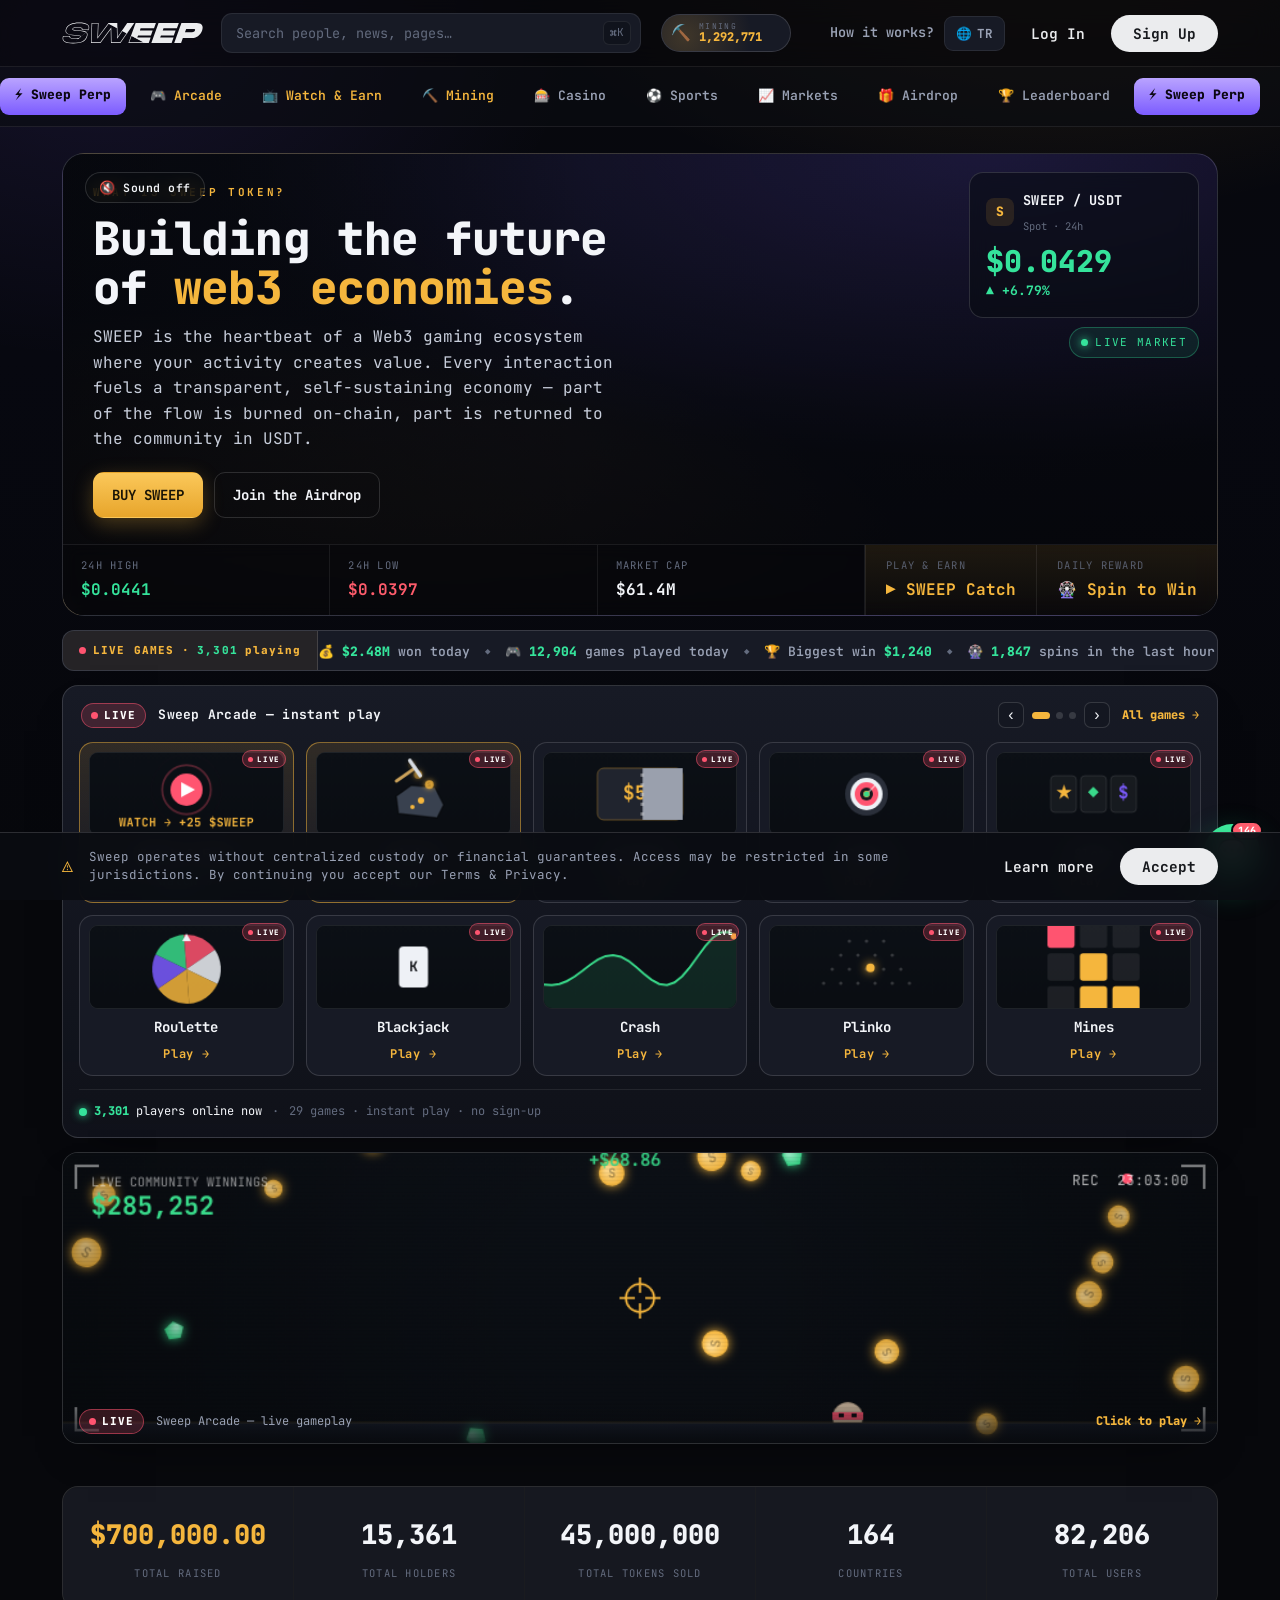
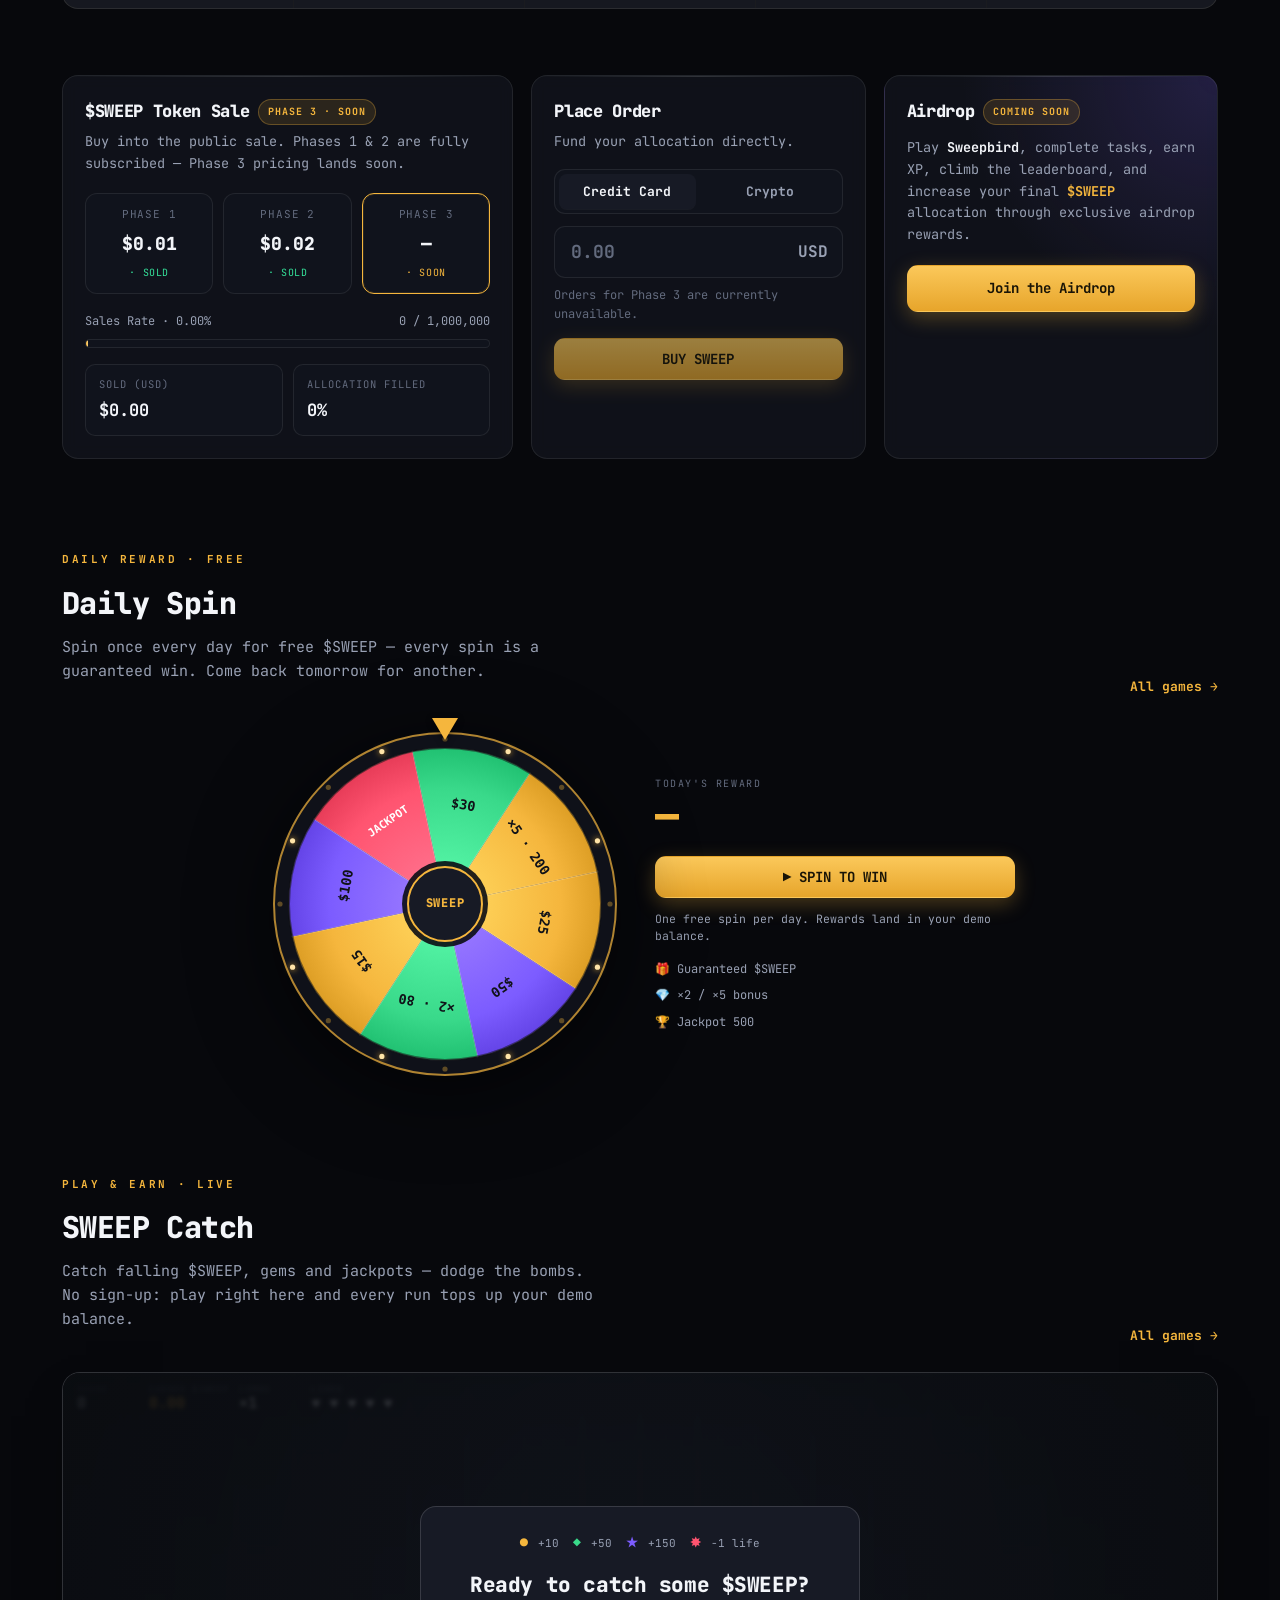
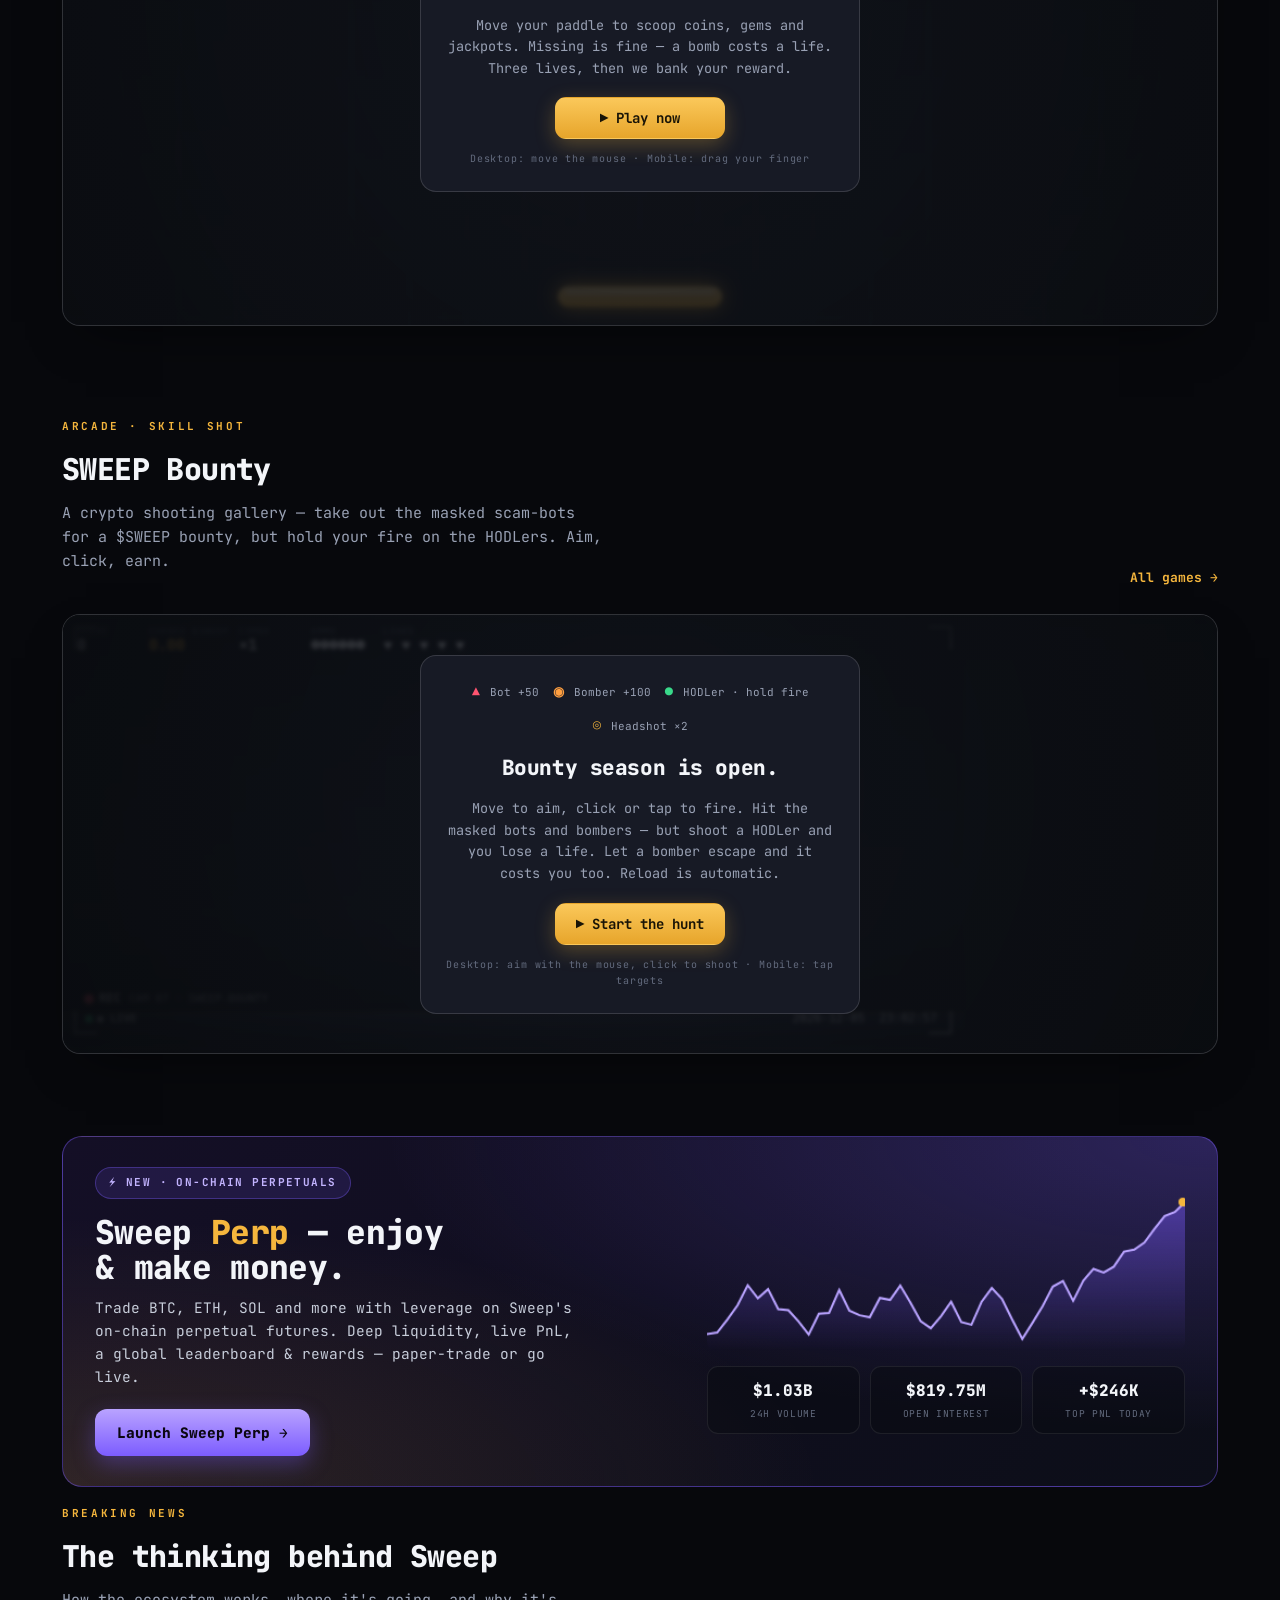
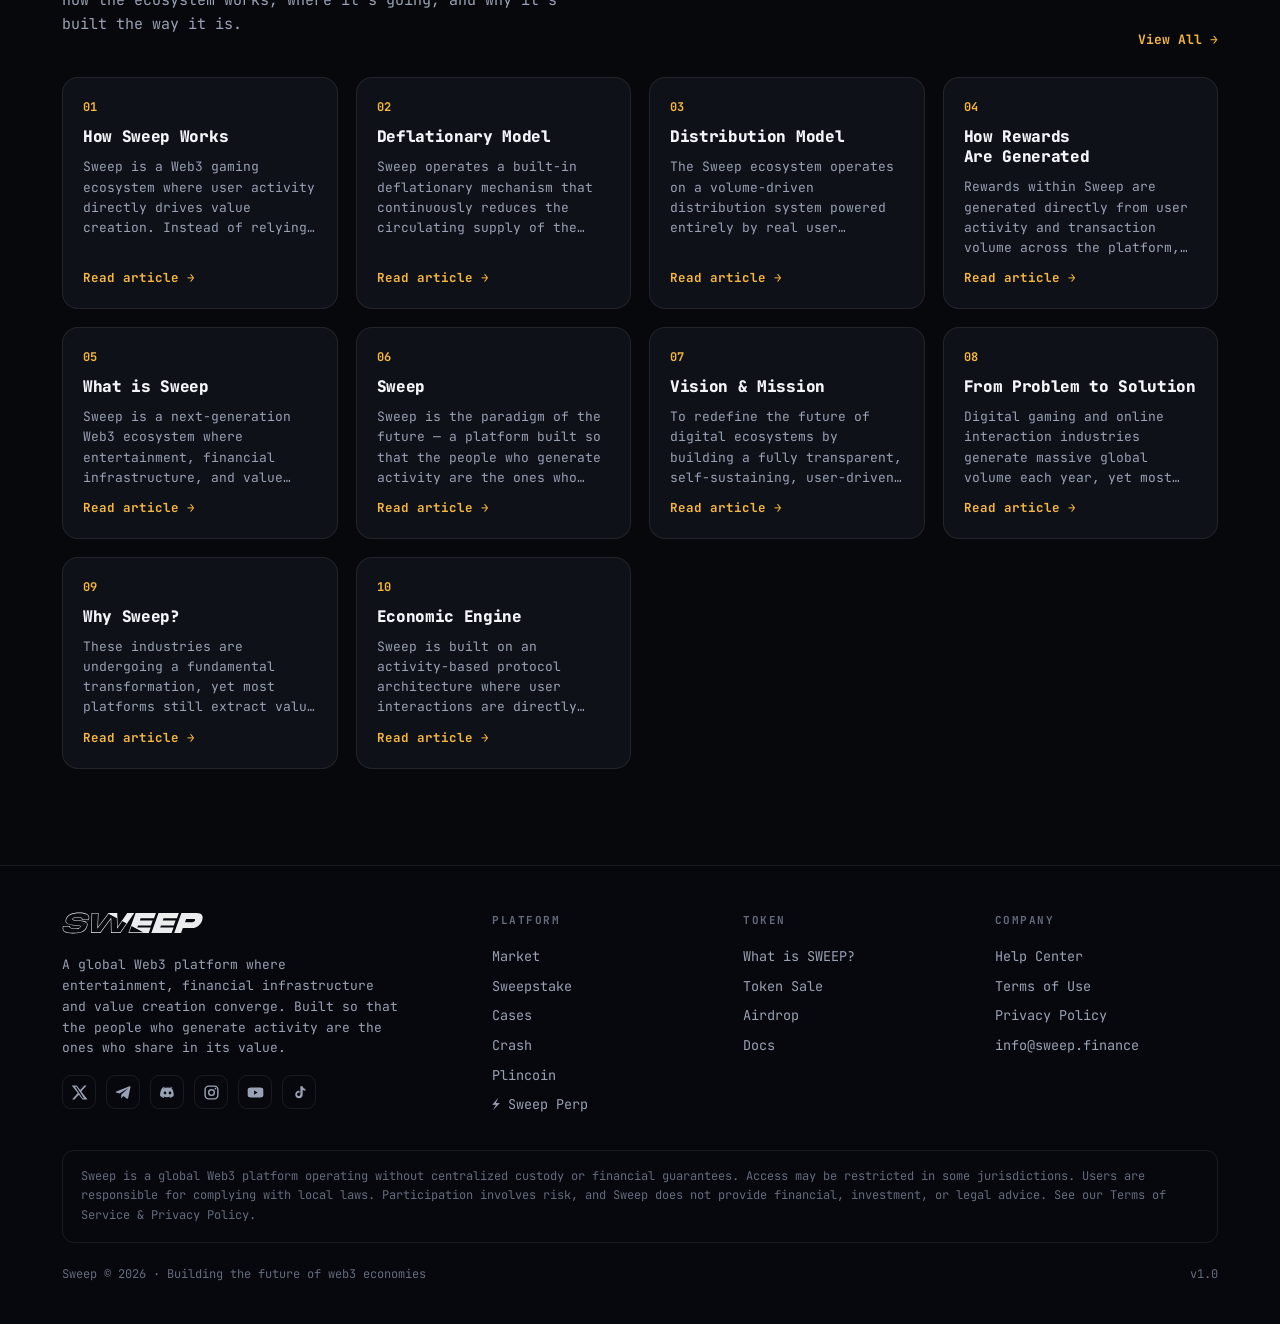
==== commit bd6b9f02: "Add Watch&Earn + Mining games; live-stats ticker; category top nav (game names removed); mobile narr" ====
--- a/index.html
+++ b/index.html
@@ -4,7 +4,7 @@
 <meta charset="utf-8">
 <meta name="viewport" content="width=device-width, initial-scale=1">
 <title>Sweep — Building the future of web3 economies</title>
-<link rel="stylesheet" href="styles.css">
+<link rel="stylesheet" href="styles.css?v=7">
 </head>
 <body>
 <!-- ======================= HEADER ======================= -->
@@ -112,6 +112,8 @@
     <div class="gp-viewport">
       <div class="gp-track" id="gpTrack">
         <div class="gp-page">
+          <a class="gtile gt-earn" href="#whatis"><span class="gt-ic">📺</span><b>Watch &amp; Earn</b><span class="gt-play">Watch →</span></a>
+          <a class="gtile gt-earn" href="game.html"><span class="gt-ic">⛏️</span><b>Mining</b><span class="gt-play">Play →</span></a>
           <a class="gtile" href="game.html"><span class="gt-ic">🎫</span><b>Scratch</b><span class="gt-play">Play →</span></a>
           <a class="gtile" href="game.html"><span class="gt-ic">🎯</span><b>Darts</b><span class="gt-play">Play →</span></a>
           <a class="gtile" href="game.html"><span class="gt-ic">🎰</span><b>Slots</b><span class="gt-play">Play →</span></a>
@@ -120,10 +122,10 @@
           <a class="gtile" href="game.html"><span class="gt-ic">🚀</span><b>Crash</b><span class="gt-play">Play →</span></a>
           <a class="gtile" href="game.html"><span class="gt-ic">🔻</span><b>Plinko</b><span class="gt-play">Play →</span></a>
           <a class="gtile" href="game.html"><span class="gt-ic">💣</span><b>Mines</b><span class="gt-play">Play →</span></a>
+        </div>
+        <div class="gp-page">
           <a class="gtile" href="game.html"><span class="gt-ic">🎲</span><b>Dice</b><span class="gt-play">Play →</span></a>
           <a class="gtile" href="game.html"><span class="gt-ic">🎡</span><b>Wheel</b><span class="gt-play">Play →</span></a>
-        </div>
-        <div class="gp-page">
           <a class="gtile" href="game.html"><span class="gt-ic">🪙</span><b>Coin Flip</b><span class="gt-play">Play →</span></a>
           <a class="gtile" href="game.html"><span class="gt-ic">🗼</span><b>Tower</b><span class="gt-play">Play →</span></a>
           <a class="gtile" href="game.html"><span class="gt-ic">📦</span><b>Cases</b><span class="gt-play">Play →</span></a>
@@ -132,10 +134,10 @@
           <a class="gtile" href="game.html"><span class="gt-ic">🏇</span><b>Racing</b><span class="gt-play">Play →</span></a>
           <a class="gtile" href="game.html"><span class="gt-ic">🥊</span><b>Fighter</b><span class="gt-play">Play →</span></a>
           <a class="gtile" href="game.html"><span class="gt-ic">📈</span><b>Market</b><span class="gt-play">Play →</span></a>
+        </div>
+        <div class="gp-page">
           <a class="gtile" href="game.html"><span class="gt-ic">⚽</span><b>Sport</b><span class="gt-play">Play →</span></a>
           <a class="gtile" href="game.html"><span class="gt-ic">💹</span><b>Trade</b><span class="gt-play">Play →</span></a>
-        </div>
-        <div class="gp-page">
           <a class="gtile" href="game.html"><span class="gt-ic">🎟️</span><b>Sweepstake</b><span class="gt-play">Play →</span></a>
           <a class="gtile" href="game.html"><span class="gt-ic">🖱️</span><b>Click</b><span class="gt-play">Play →</span></a>
           <a class="gtile" href="game.html"><span class="gt-ic">🔥</span><b>Booster</b><span class="gt-play">Play →</span></a>
@@ -149,7 +151,7 @@
     <div class="gp-foot">
       <span class="gp-online"><i></i> <b id="gpOnline">0</b> players online now</span>
       <span class="gp-foot-sep">·</span>
-      <span class="gp-foot-games">27 games · instant play · no sign-up</span>
+      <span class="gp-foot-games">29 games · instant play · no sign-up</span>
     </div>
   </div>
 </div>
@@ -580,12 +582,12 @@
     <p class="legal"><a href="#">Privacy</a> · <a href="#">Terms</a></p>
   </div>
 </div>
-<script src="app.js"></script>
-<script src="catch.js"></script>
-<script src="bounty.js"></script>
-<script src="livefeed.js"></script>
-<script src="arcade.js"></script>
-<script src="tiles.js"></script>
-<script src="spin.js"></script>
+<script src="app.js?v=7"></script>
+<script src="catch.js?v=7"></script>
+<script src="bounty.js?v=7"></script>
+<script src="livefeed.js?v=7"></script>
+<script src="arcade.js?v=7"></script>
+<script src="tiles.js?v=7"></script>
+<script src="spin.js?v=7"></script>
 </body>
 </html>
--- a/styles.css
+++ b/styles.css
@@ -181,7 +181,16 @@
     display:-webkit-box; -webkit-line-clamp:4; -webkit-box-orient:vertical; overflow:hidden}
   .news .read{font-size:12.5px; color:var(--gold); font-weight:700; margin-top:auto}
   @media(max-width:980px){ .cards{grid-template-columns:1fr} .news{grid-template-columns:1fr 1fr} }
-  @media(max-width:620px){ .news{grid-template-columns:1fr} .hud-stats{grid-template-columns:1fr 1fr} .hud-play .v{font-size:13.5px} .hud-play{border-left:none; border-top:1px solid var(--line)} }
+  @media(max-width:620px){
+    .news{grid-template-columns:1fr}
+    .hud-stats{grid-template-columns:1fr 1fr}
+    .hud-stats > div:nth-child(3){grid-column:1 / -1}
+    .hud-play .v{font-size:13px}
+    .hud-play{border-top:1px solid var(--line)}
+    .hud-spin{border-left:1px solid var(--line)}
+    .gticker-tag{font-size:9.5px; letter-spacing:.06em; padding:9px 11px; gap:5px}
+    .gp-foot{font-size:11px; gap:7px}
+  }
 
   /* Footer */
   footer{border-top:1px solid var(--line); background:rgba(8,9,14,.7); padding:46px 0 40px; margin-top:30px}
@@ -568,10 +577,9 @@
   .gticker-mask{overflow:hidden; flex:1}
   .gticker-track{display:inline-flex; align-items:center; white-space:nowrap; animation:gtickerSlide 38s linear infinite; will-change:transform}
   .gticker:hover .gticker-track{animation-play-state:paused}
-  .gticker-track a{font-family:var(--mono); font-size:13px; font-weight:600; color:var(--muted); text-decoration:none; transition:color .15s}
-  .gticker-track a:hover{color:var(--gold)}
-  .gticker-track b{color:var(--faint); margin:0 14px; font-size:9px; font-weight:400}
-  .gticker-track .gt-perp{color:var(--violet); font-weight:800}
+  .gticker-track .gt-stat{font-family:var(--mono); font-size:13px; font-weight:600; color:var(--muted)}
+  .gticker-track .gt-stat b{color:var(--up); font-weight:800}
+  .gticker-track .gt-sep{color:var(--faint); margin:0 15px; font-size:9px}
   @keyframes gtickerSlide{from{transform:translateX(0)} to{transform:translateX(-50%)}}
 
   /* ===== Arcade instant-play tiles ===== */
@@ -600,6 +608,8 @@
   .gt-cv{width:100%; height:auto; display:block; border-radius:9px; border:1px solid var(--line); background:#0c1016; position:relative; z-index:1}
   .gt-live{position:absolute; top:7px; right:7px; z-index:2; display:inline-flex; align-items:center; gap:4px; font-family:var(--mono); font-size:7.5px; font-weight:800; letter-spacing:.08em; color:#fff; background:rgba(255,84,112,.22); border:1px solid rgba(255,84,112,.5); padding:2px 5px; border-radius:10px}
   .gt-live i{width:5px; height:5px; border-radius:50%; background:#ff5470; animation:lfBlink 1.1s step-end infinite}
+  .gt-earn{border-color:rgba(245,182,61,.5); background:linear-gradient(180deg, rgba(245,182,61,.12), var(--panel-2))}
+  .gt-earn .gt-play{color:var(--up)}
   .gtile::before{content:""; position:absolute; inset:0; background:radial-gradient(circle at 50% 0%, rgba(245,182,61,.12), transparent 60%); opacity:0; transition:opacity .16s}
   .gtile:hover{transform:translateY(-4px); border-color:rgba(245,182,61,.55); box-shadow:0 14px 30px -18px rgba(245,182,61,.5)}
   .gtile:hover::before{opacity:1}
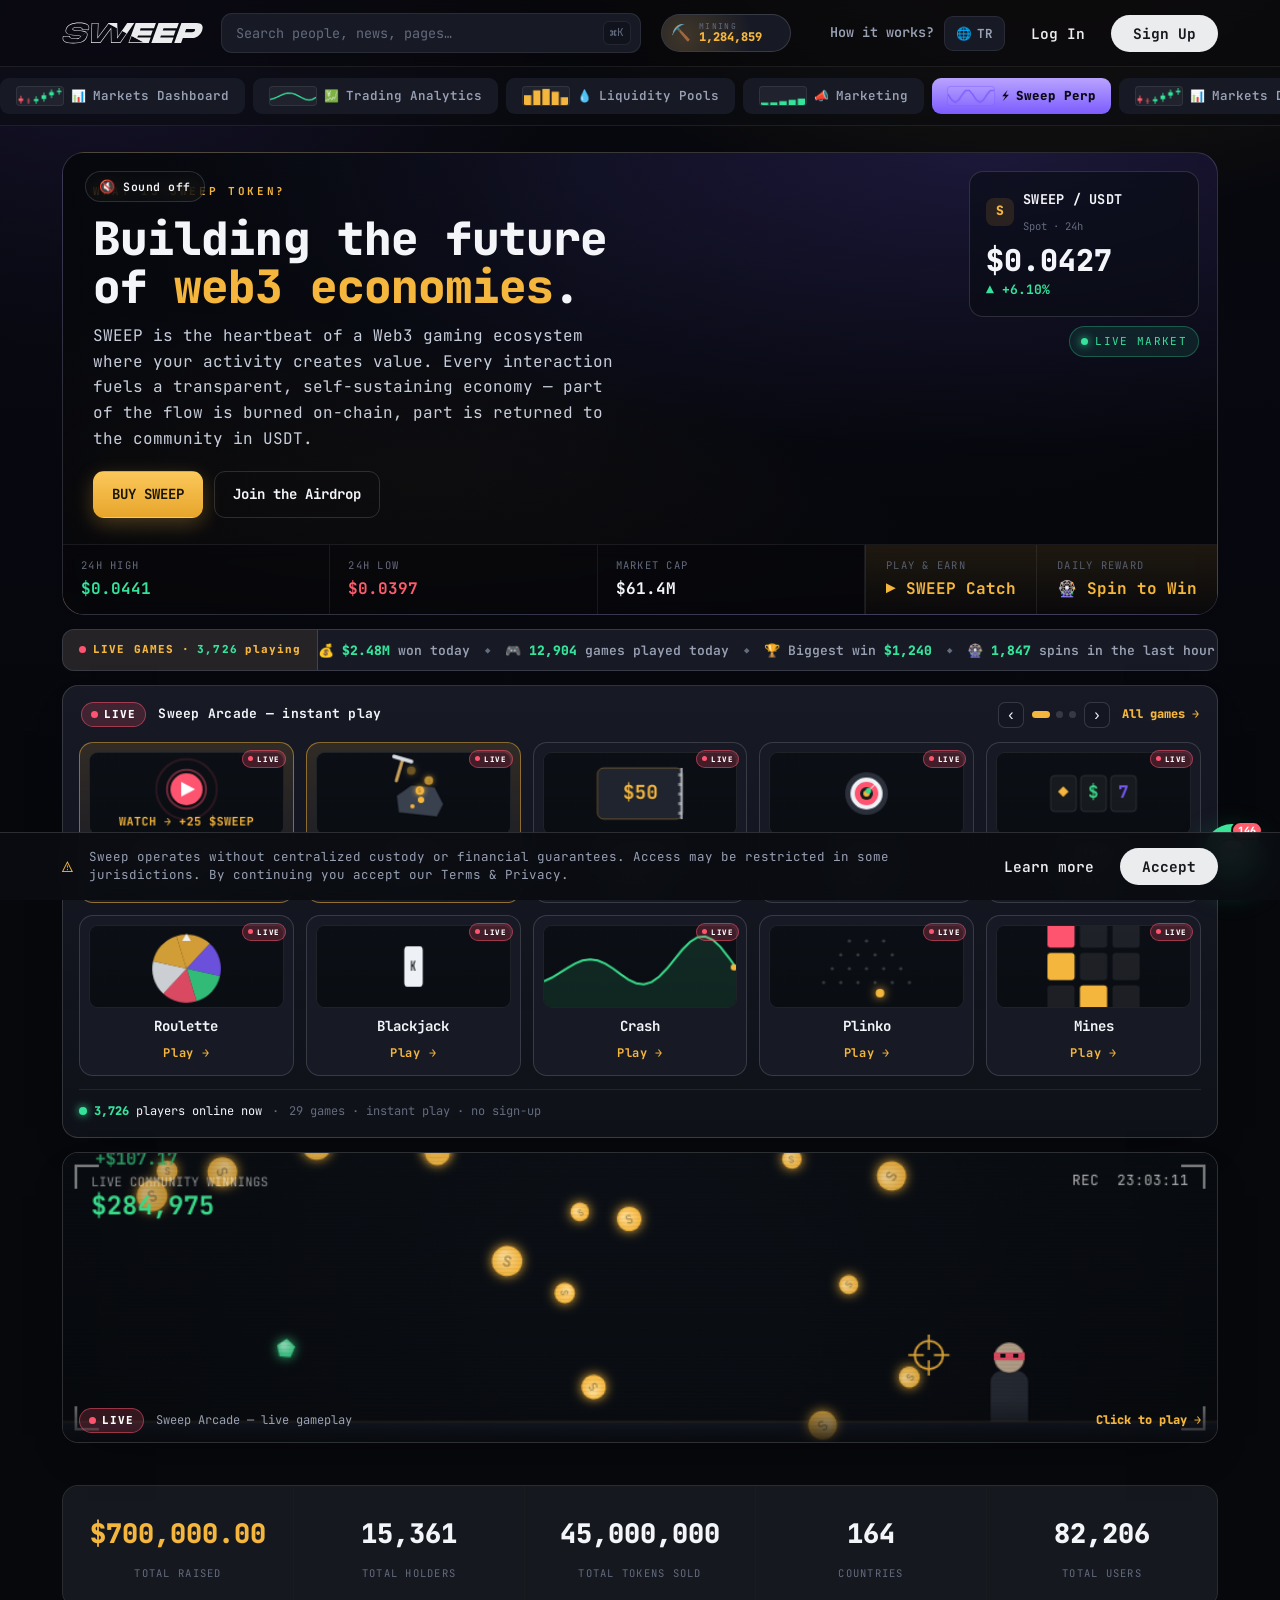
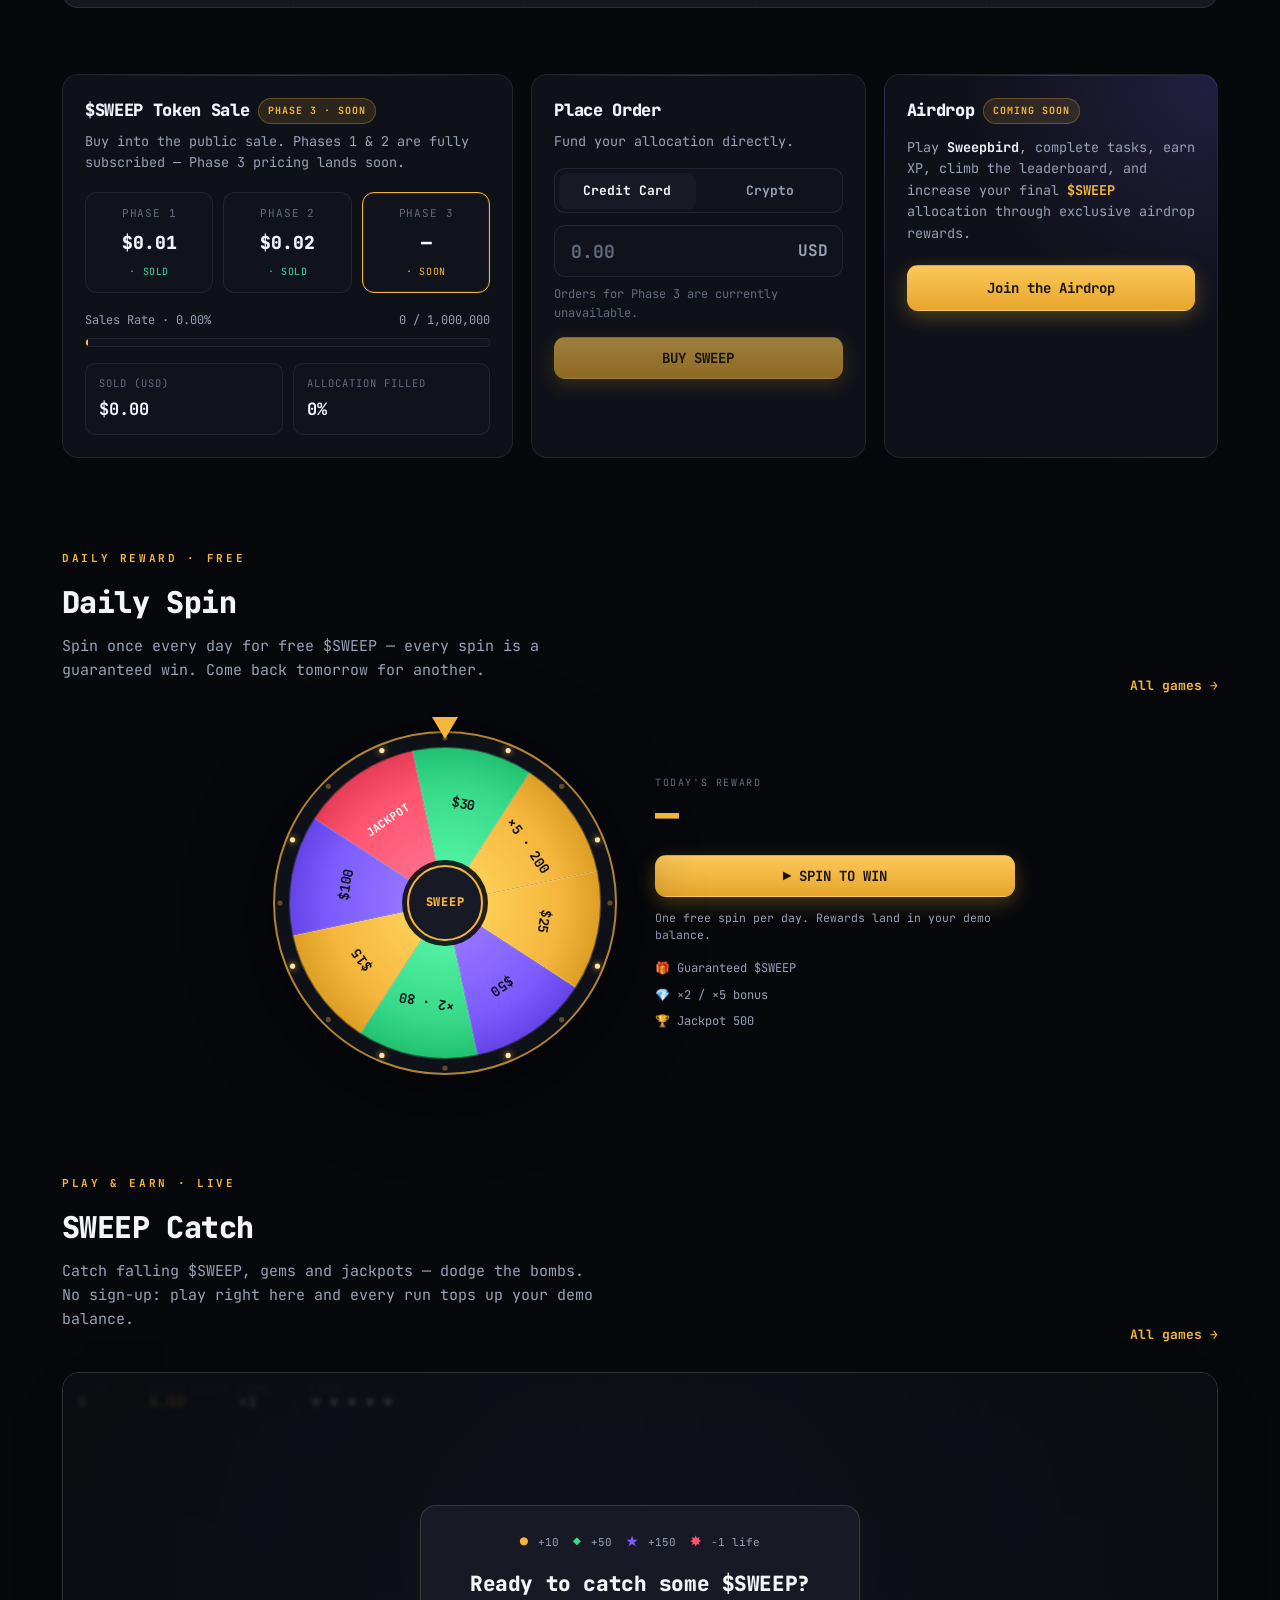
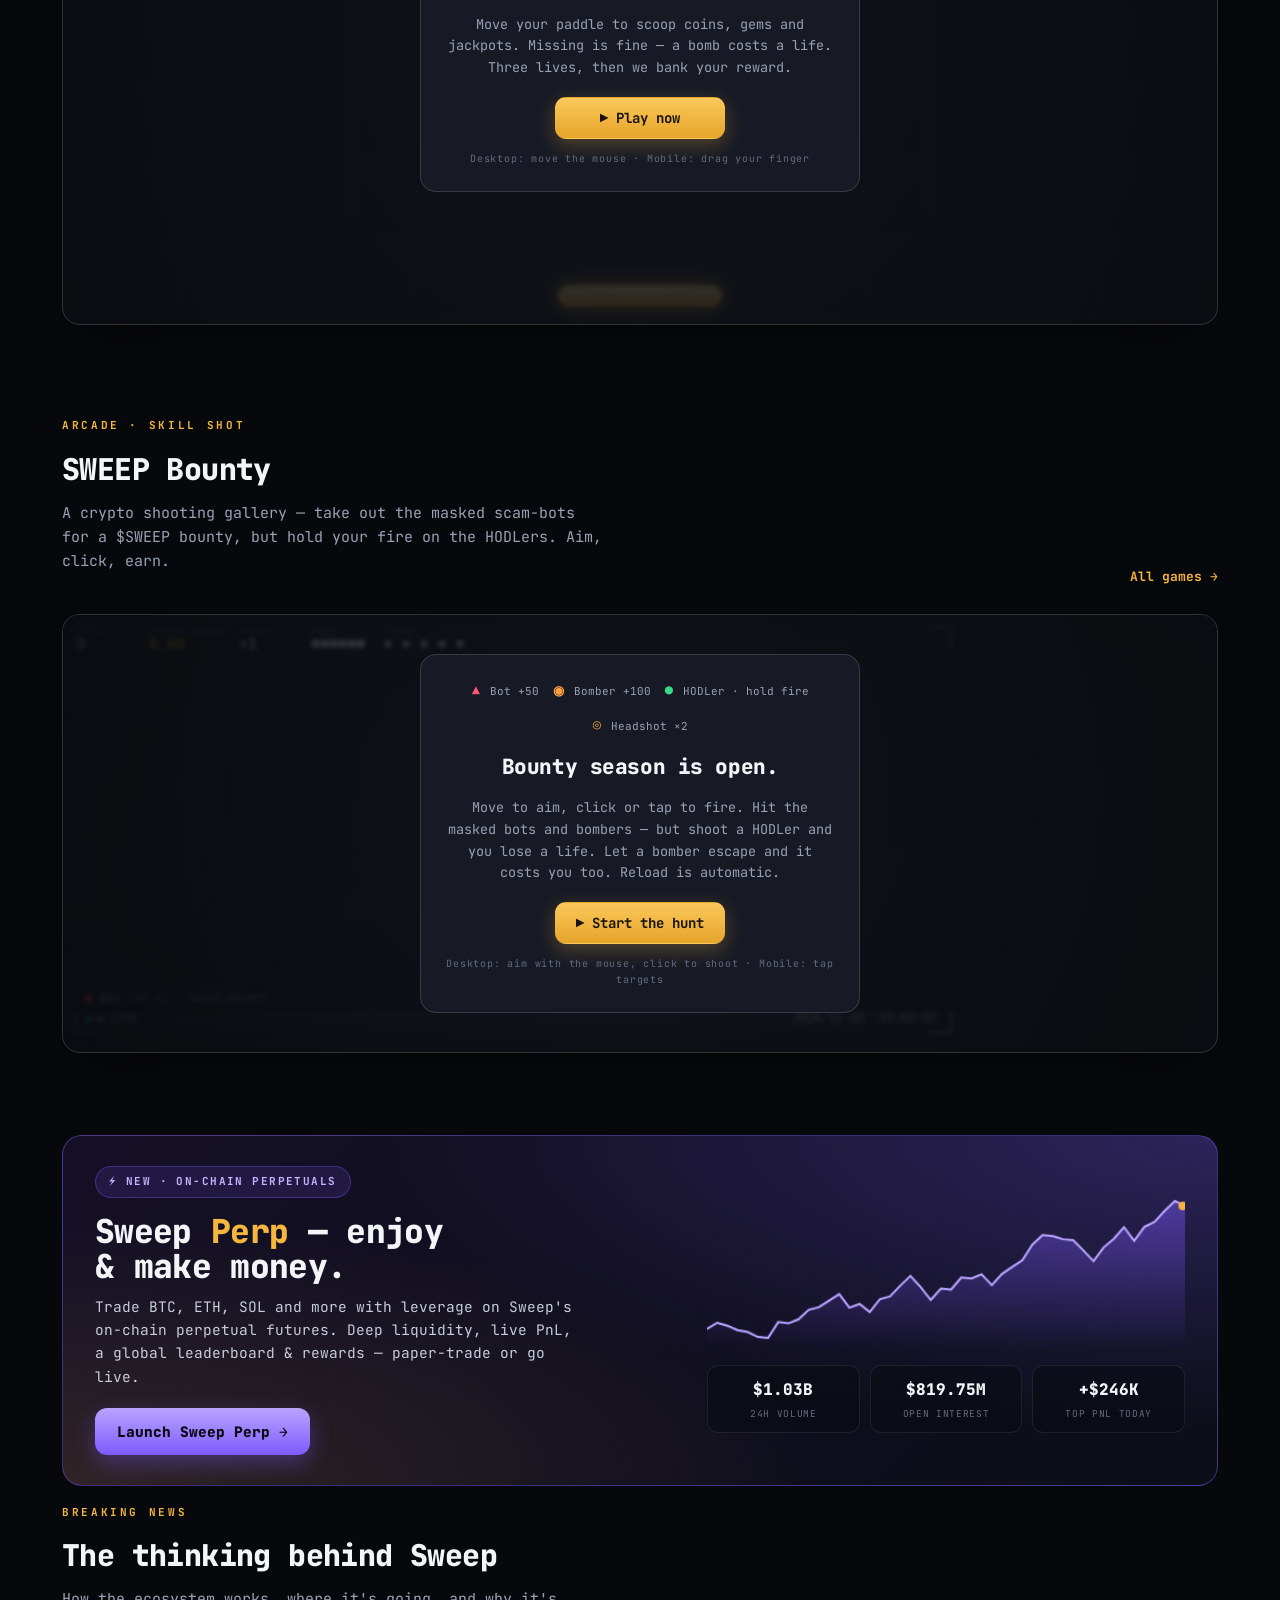
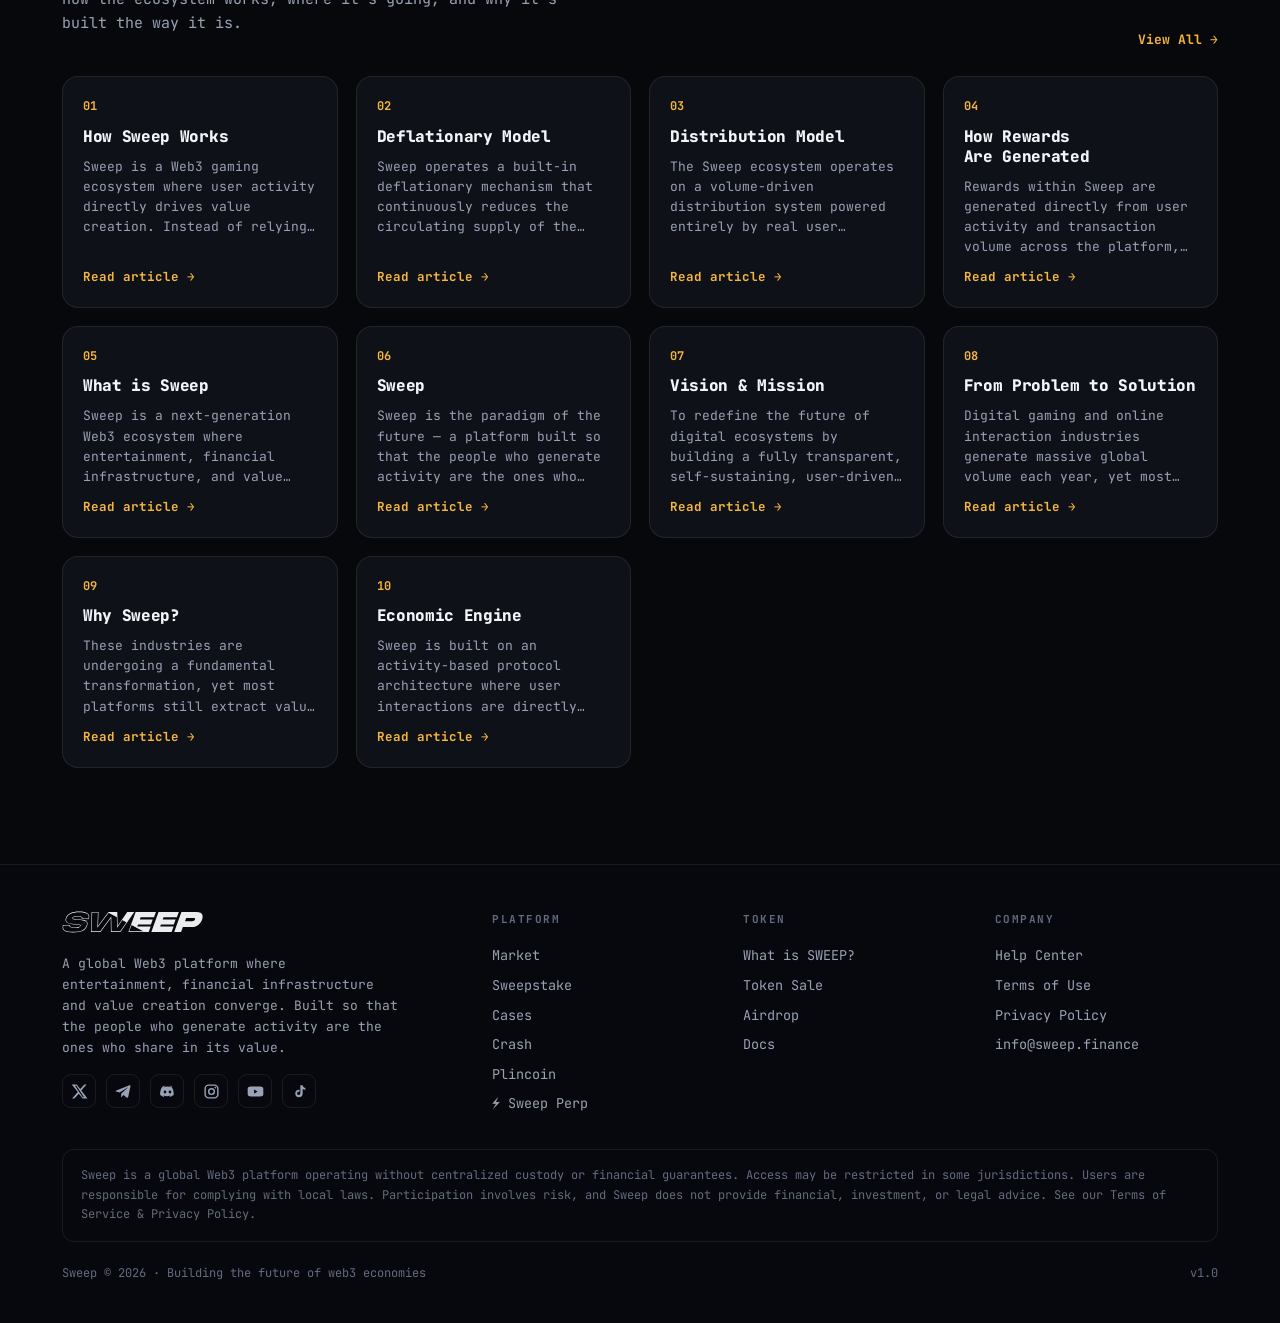
==== commit 859041de: "Replace top nav with dynamic financial band (Markets/Analytics/Liquidity/Marketing/Sweep Perp) each " ====
--- a/index.html
+++ b/index.html
@@ -4,7 +4,7 @@
 <meta charset="utf-8">
 <meta name="viewport" content="width=device-width, initial-scale=1">
 <title>Sweep — Building the future of web3 economies</title>
-<link rel="stylesheet" href="styles.css?v=7">
+<link rel="stylesheet" href="styles.css?v=8">
 </head>
 <body>
 <!-- ======================= HEADER ======================= -->
@@ -582,12 +582,12 @@
     <p class="legal"><a href="#">Privacy</a> · <a href="#">Terms</a></p>
   </div>
 </div>
-<script src="app.js?v=7"></script>
-<script src="catch.js?v=7"></script>
-<script src="bounty.js?v=7"></script>
-<script src="livefeed.js?v=7"></script>
-<script src="arcade.js?v=7"></script>
-<script src="tiles.js?v=7"></script>
-<script src="spin.js?v=7"></script>
+<script src="app.js?v=8"></script>
+<script src="catch.js?v=8"></script>
+<script src="bounty.js?v=8"></script>
+<script src="livefeed.js?v=8"></script>
+<script src="arcade.js?v=8"></script>
+<script src="tiles.js?v=8"></script>
+<script src="spin.js?v=8"></script>
 </body>
 </html>
--- a/styles.css
+++ b/styles.css
@@ -61,6 +61,13 @@
   .gamenav .track{display:flex; gap:8px; padding:11px 0; width:max-content; animation:slide 40s linear infinite}
   .gamenav:hover .track{animation-play-state:paused}
   @keyframes slide{from{transform:translateX(0)} to{transform:translateX(-50%)}}
+  .navpill{display:inline-flex; align-items:center; gap:7px; padding:6px 15px 6px 7px; border:1px solid var(--line); background:var(--panel-2); color:var(--ink); border-radius:10px}
+  .navpill:hover{border-color:var(--gold); color:var(--gold)}
+  .navcv{width:48px; height:20px; border-radius:4px; background:rgba(255,255,255,.04); border:1px solid var(--line); flex-shrink:0; display:block}
+  .np-ic{font-size:12px; line-height:1}
+  .np-t{white-space:nowrap; font-size:12.5px}
+  .perp-pill.navpill{border-color:rgba(124,92,255,.5); background:linear-gradient(180deg, rgba(124,92,255,.14), var(--panel-2)); color:var(--violet)}
+  .perp-pill.navpill .navcv{border-color:rgba(124,92,255,.45)}
   .pill{font-family:var(--sans); font-size:13px; font-weight:600; color:var(--muted); padding:7px 15px; border-radius:9px; border:1px solid transparent; white-space:nowrap; transition:.15s}
   .pill:hover{color:var(--ink); background:var(--panel-2); border-color:var(--line)}
   .pill.hot{color:var(--gold)}
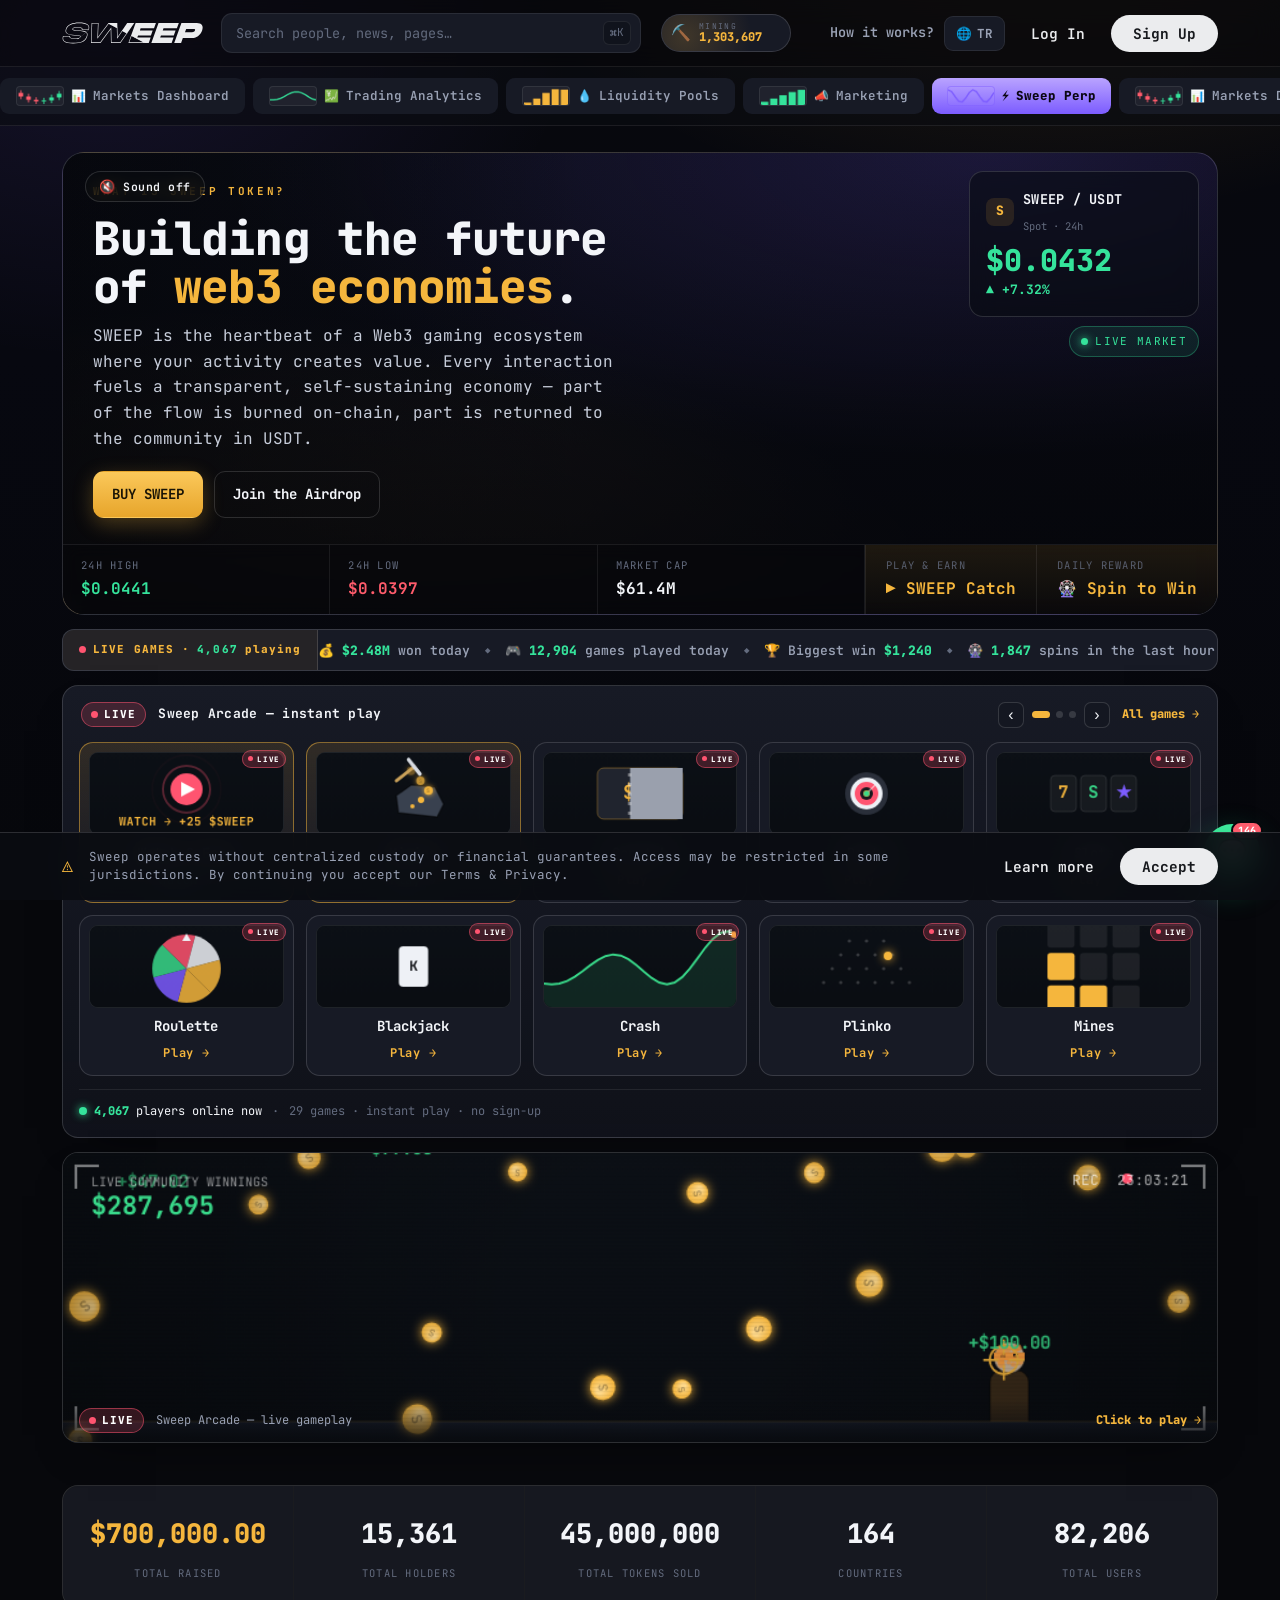
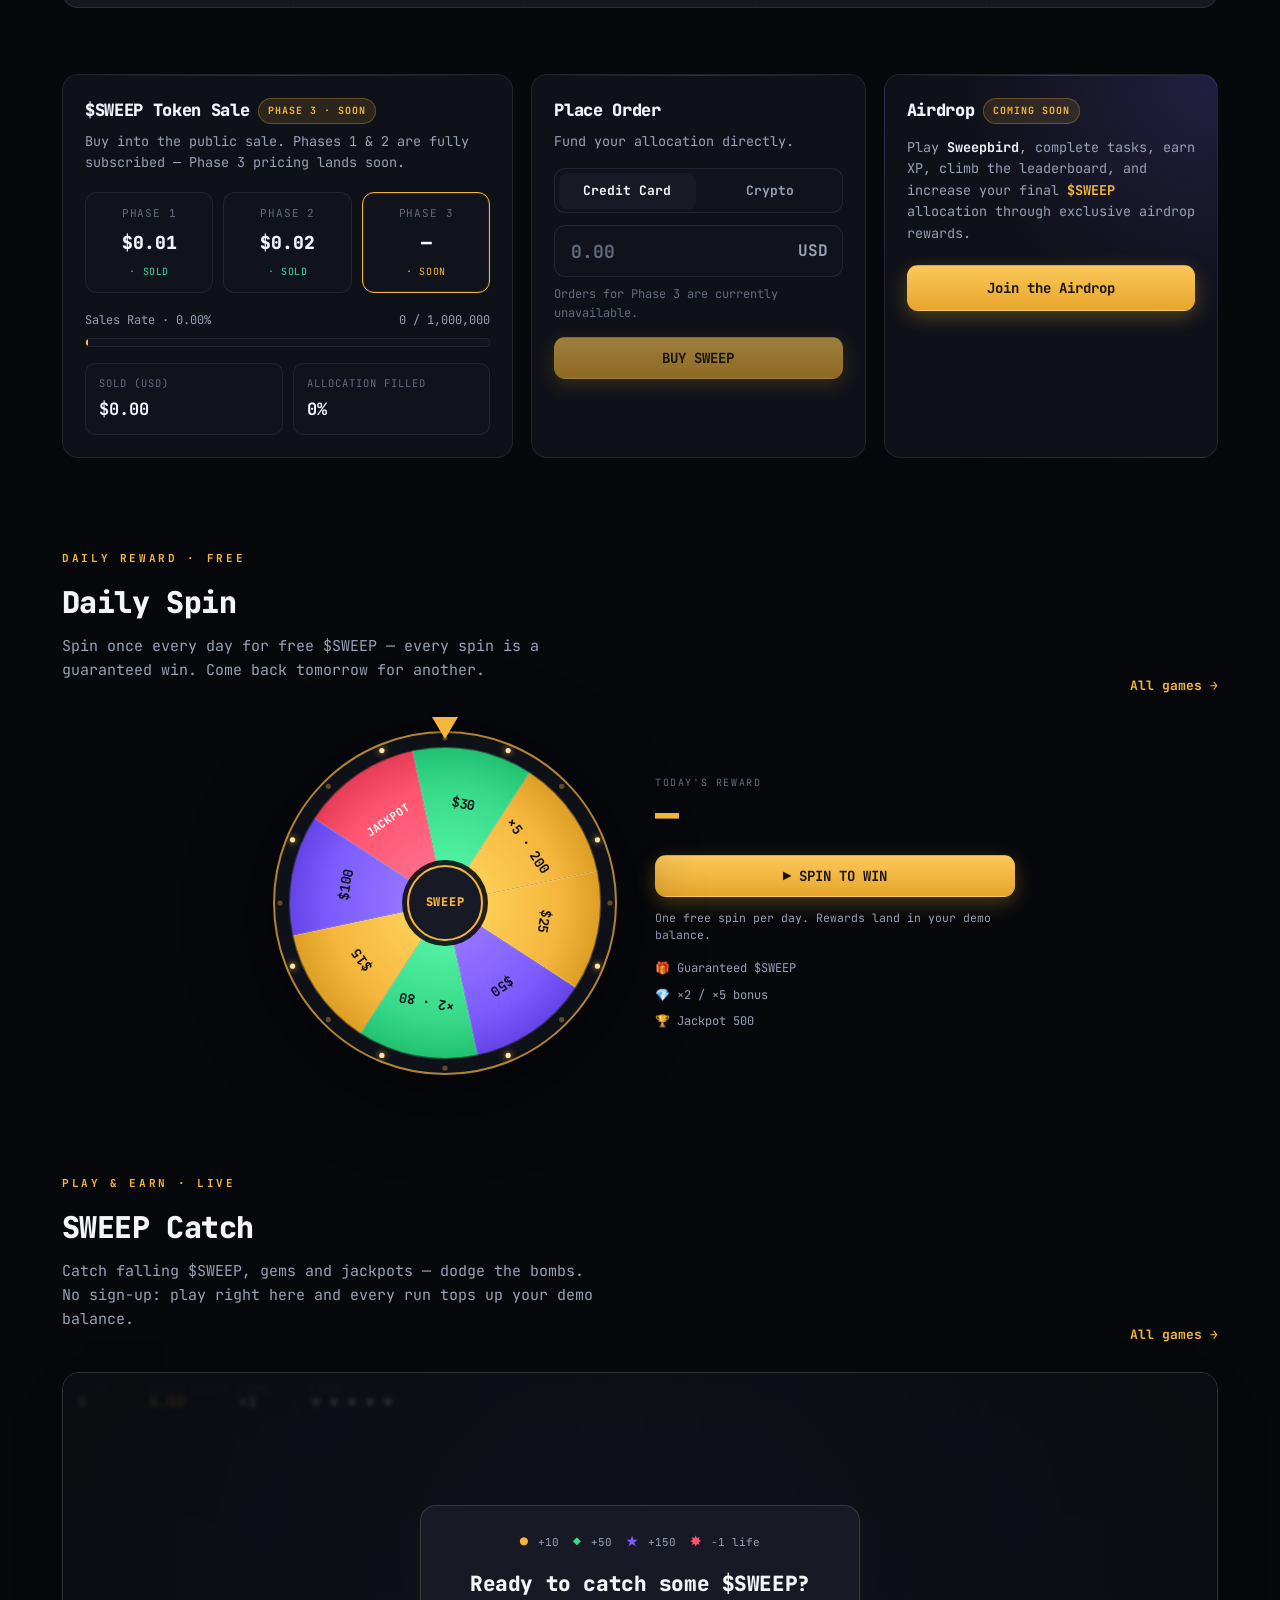
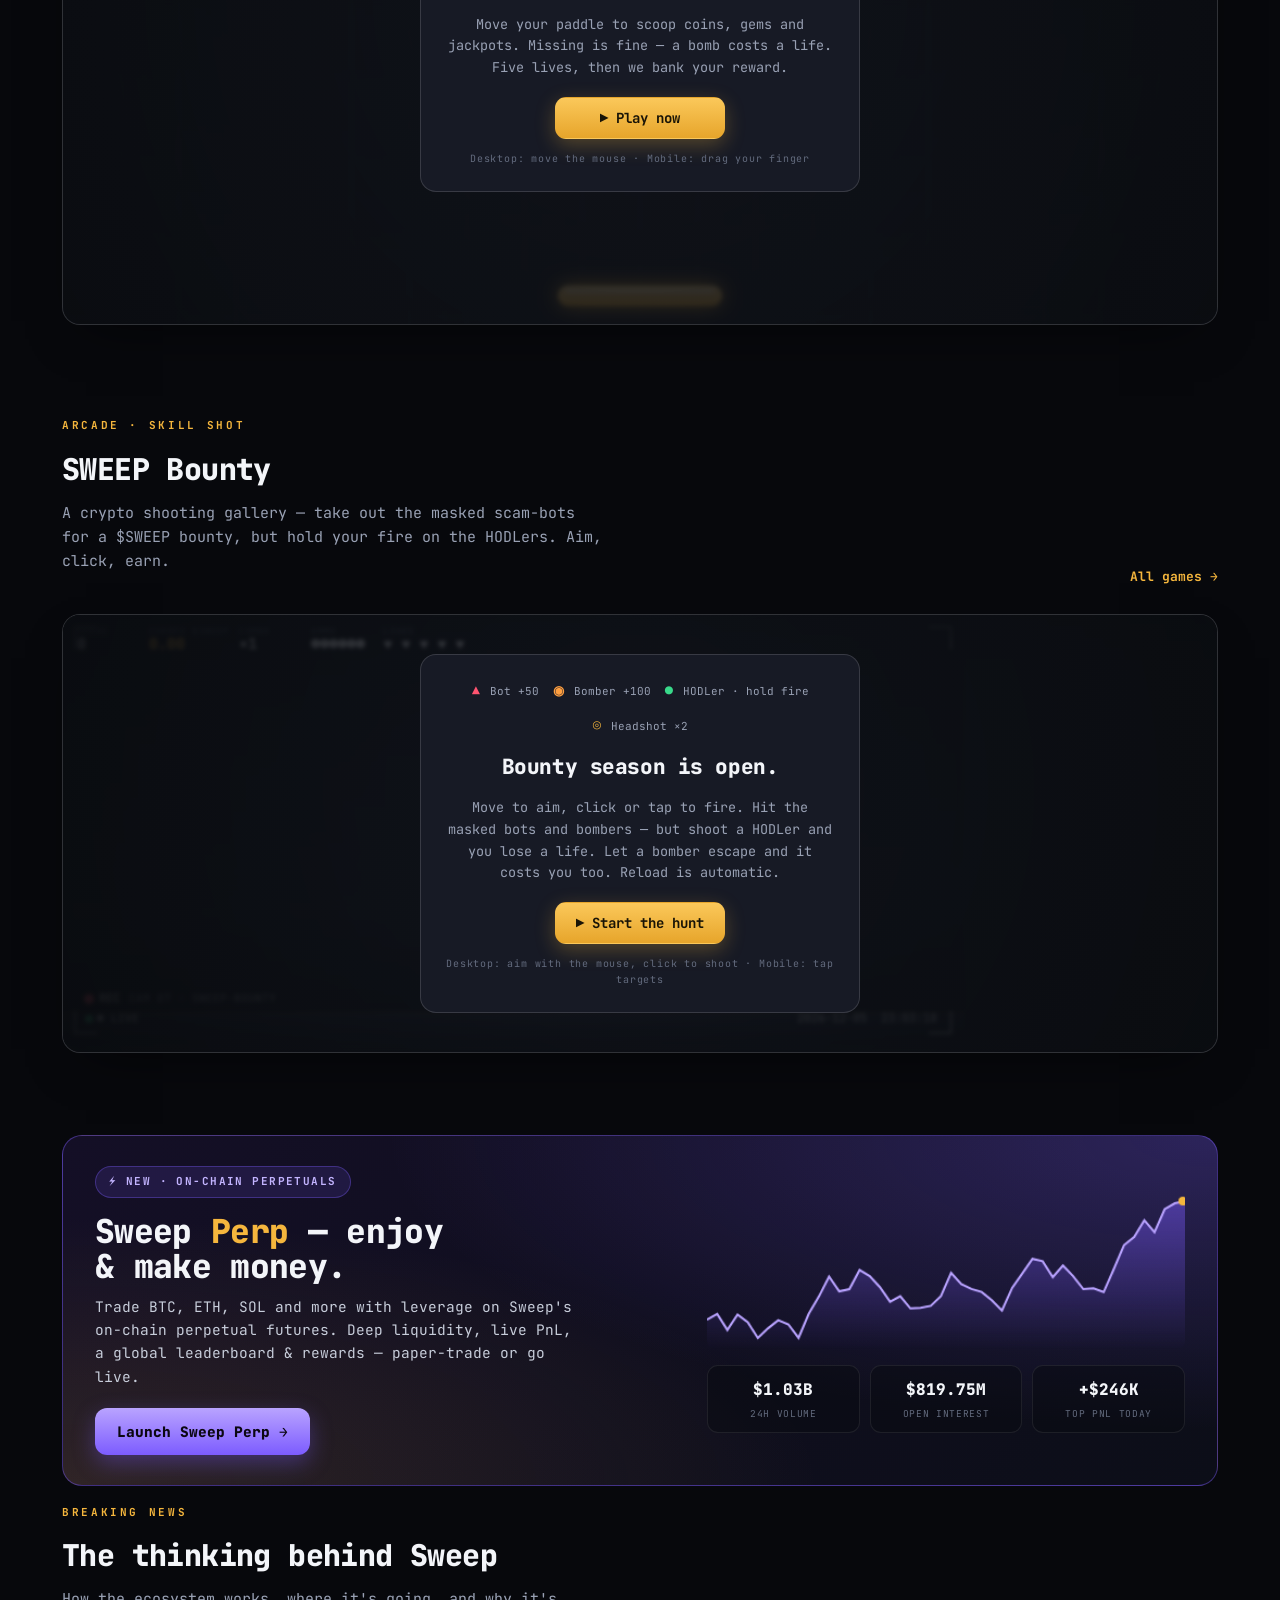
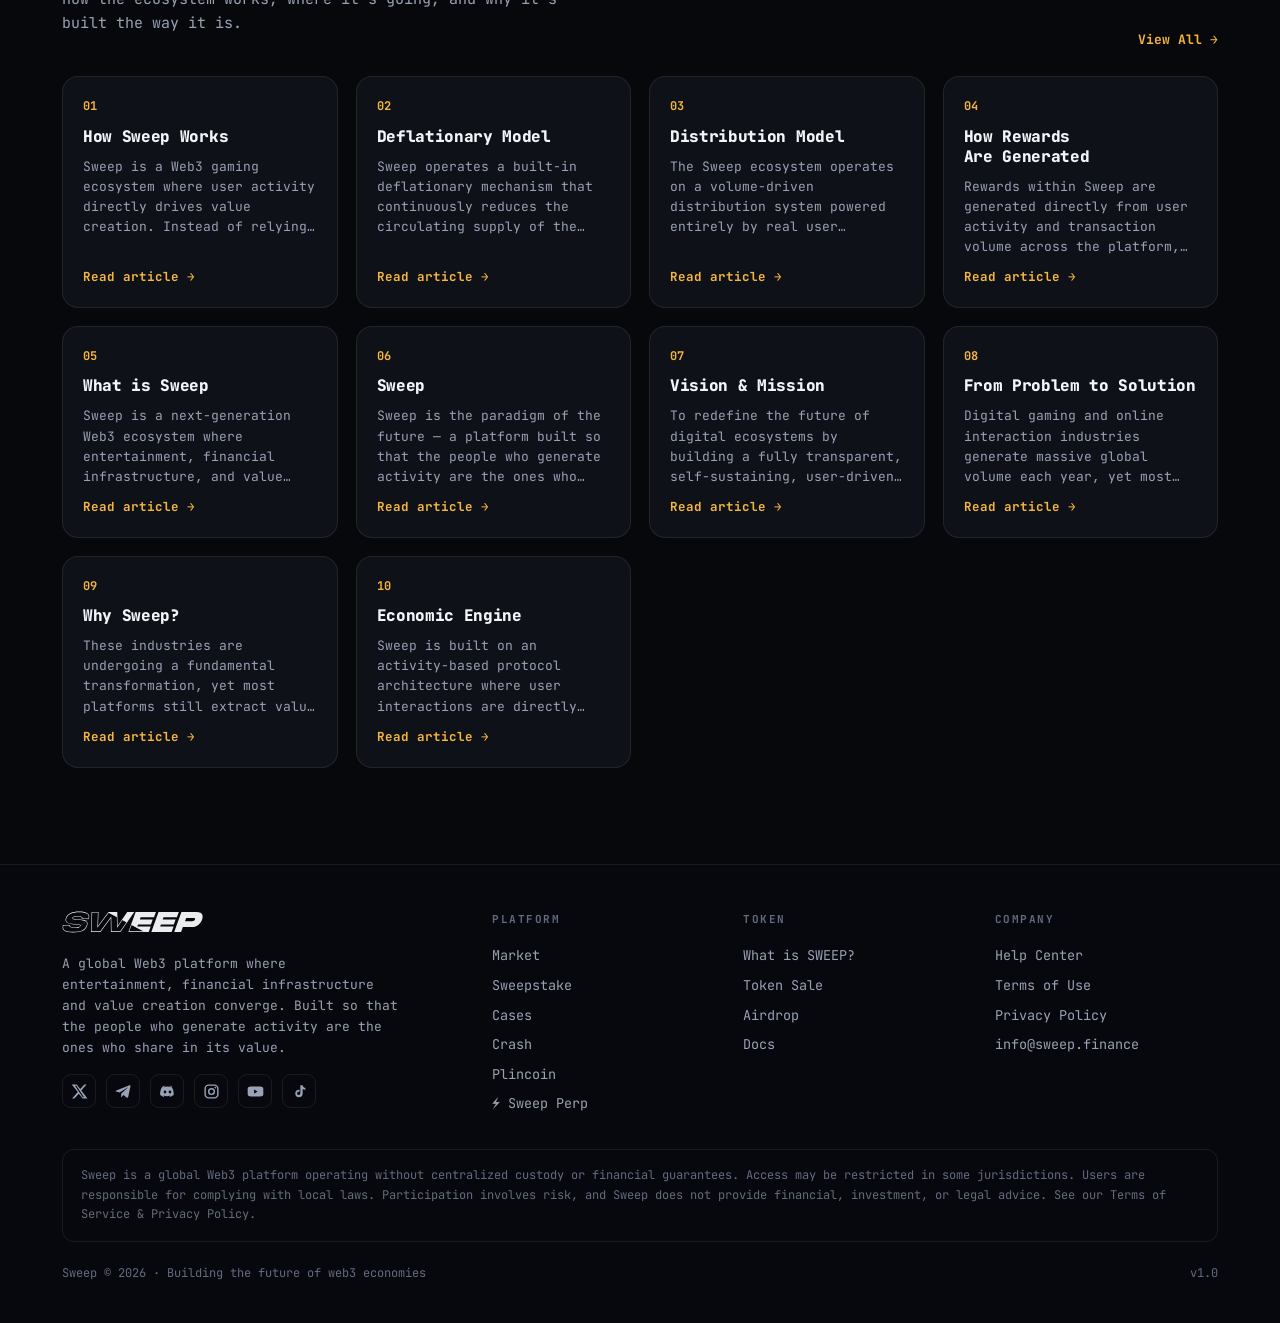
==== commit 813eeeac: "Fix game start/result cards on small phones (in-flow overlay, no clipping); lives copy 3->5" ====
--- a/index.html
+++ b/index.html
@@ -4,7 +4,7 @@
 <meta charset="utf-8">
 <meta name="viewport" content="width=device-width, initial-scale=1">
 <title>Sweep — Building the future of web3 economies</title>
-<link rel="stylesheet" href="styles.css?v=8">
+<link rel="stylesheet" href="styles.css?v=10">
 </head>
 <body>
 <!-- ======================= HEADER ======================= -->
@@ -295,7 +295,7 @@
             <span><b style="color:#ff5470">✸</b> −1 life</span>
           </div>
           <h3>Ready to catch some $SWEEP?</h3>
-          <p>Move your paddle to scoop coins, gems and jackpots. Missing is fine — a bomb costs a life. Three lives, then we bank your reward.</p>
+          <p>Move your paddle to scoop coins, gems and jackpots. Missing is fine — a bomb costs a life. Five lives, then we bank your reward.</p>
           <button class="btn gold" id="cgPlay">▶ Play now</button>
           <span class="cg-tip">Desktop: move the mouse · Mobile: drag your finger</span>
         </div>
@@ -582,12 +582,12 @@
     <p class="legal"><a href="#">Privacy</a> · <a href="#">Terms</a></p>
   </div>
 </div>
-<script src="app.js?v=8"></script>
-<script src="catch.js?v=8"></script>
-<script src="bounty.js?v=8"></script>
-<script src="livefeed.js?v=8"></script>
-<script src="arcade.js?v=8"></script>
-<script src="tiles.js?v=8"></script>
-<script src="spin.js?v=8"></script>
+<script src="app.js?v=10"></script>
+<script src="catch.js?v=10"></script>
+<script src="bounty.js?v=10"></script>
+<script src="livefeed.js?v=10"></script>
+<script src="arcade.js?v=10"></script>
+<script src="tiles.js?v=10"></script>
+<script src="spin.js?v=10"></script>
 </body>
 </html>
--- a/styles.css
+++ b/styles.css
@@ -670,13 +670,21 @@
   .cg-over-btns{display:flex; gap:10px; justify-content:center; flex-wrap:wrap}
   .cg-over-btns .btn{min-width:150px; text-decoration:none}
   @media(max-width:560px){
-    .cg-hud{gap:6px; padding:9px 10px}
+    .cg-hud{gap:5px; padding:8px 9px}
     .cg-stat{min-width:0}
-    .cg-k{font-size:7.5px; letter-spacing:.08em}
-    .cg-v{font-size:12.5px}
-    .cg-card{padding:22px 16px}
-    .cg-card h3{font-size:18px}
-    #cgCanvas{cursor:auto}
+    .cg-k{font-size:7px; letter-spacing:.05em}
+    .cg-v{font-size:11.5px}
+    #cgCanvas,#btCanvas{cursor:auto}
+    /* overlay cards flow in-document (never clipped by the short landscape canvas) */
+    .cg-ov{position:static; inset:auto; background:var(--panel-2); backdrop-filter:none; border-top:1px solid var(--line-2); padding:0}
+    .cg-card{width:100%; border:none; background:transparent; padding:16px 15px 18px}
+    .cg-card h3{font-size:16.5px; margin:2px 0 7px}
+    .cg-card p{font-size:12px; line-height:1.5; margin-bottom:13px}
+    .cg-legend{gap:7px 12px; font-size:10.5px; margin-bottom:11px}
+    .cg-tip{font-size:9px; margin-top:9px}
+    .cg-over-emoji{font-size:32px}
+    .cg-over-stats{gap:8px; margin:2px 0 14px}
+    .cg-over-btns{gap:8px}
     .cg-over-btns .btn,.cg-card .btn{width:100%; min-width:0}
   }
 
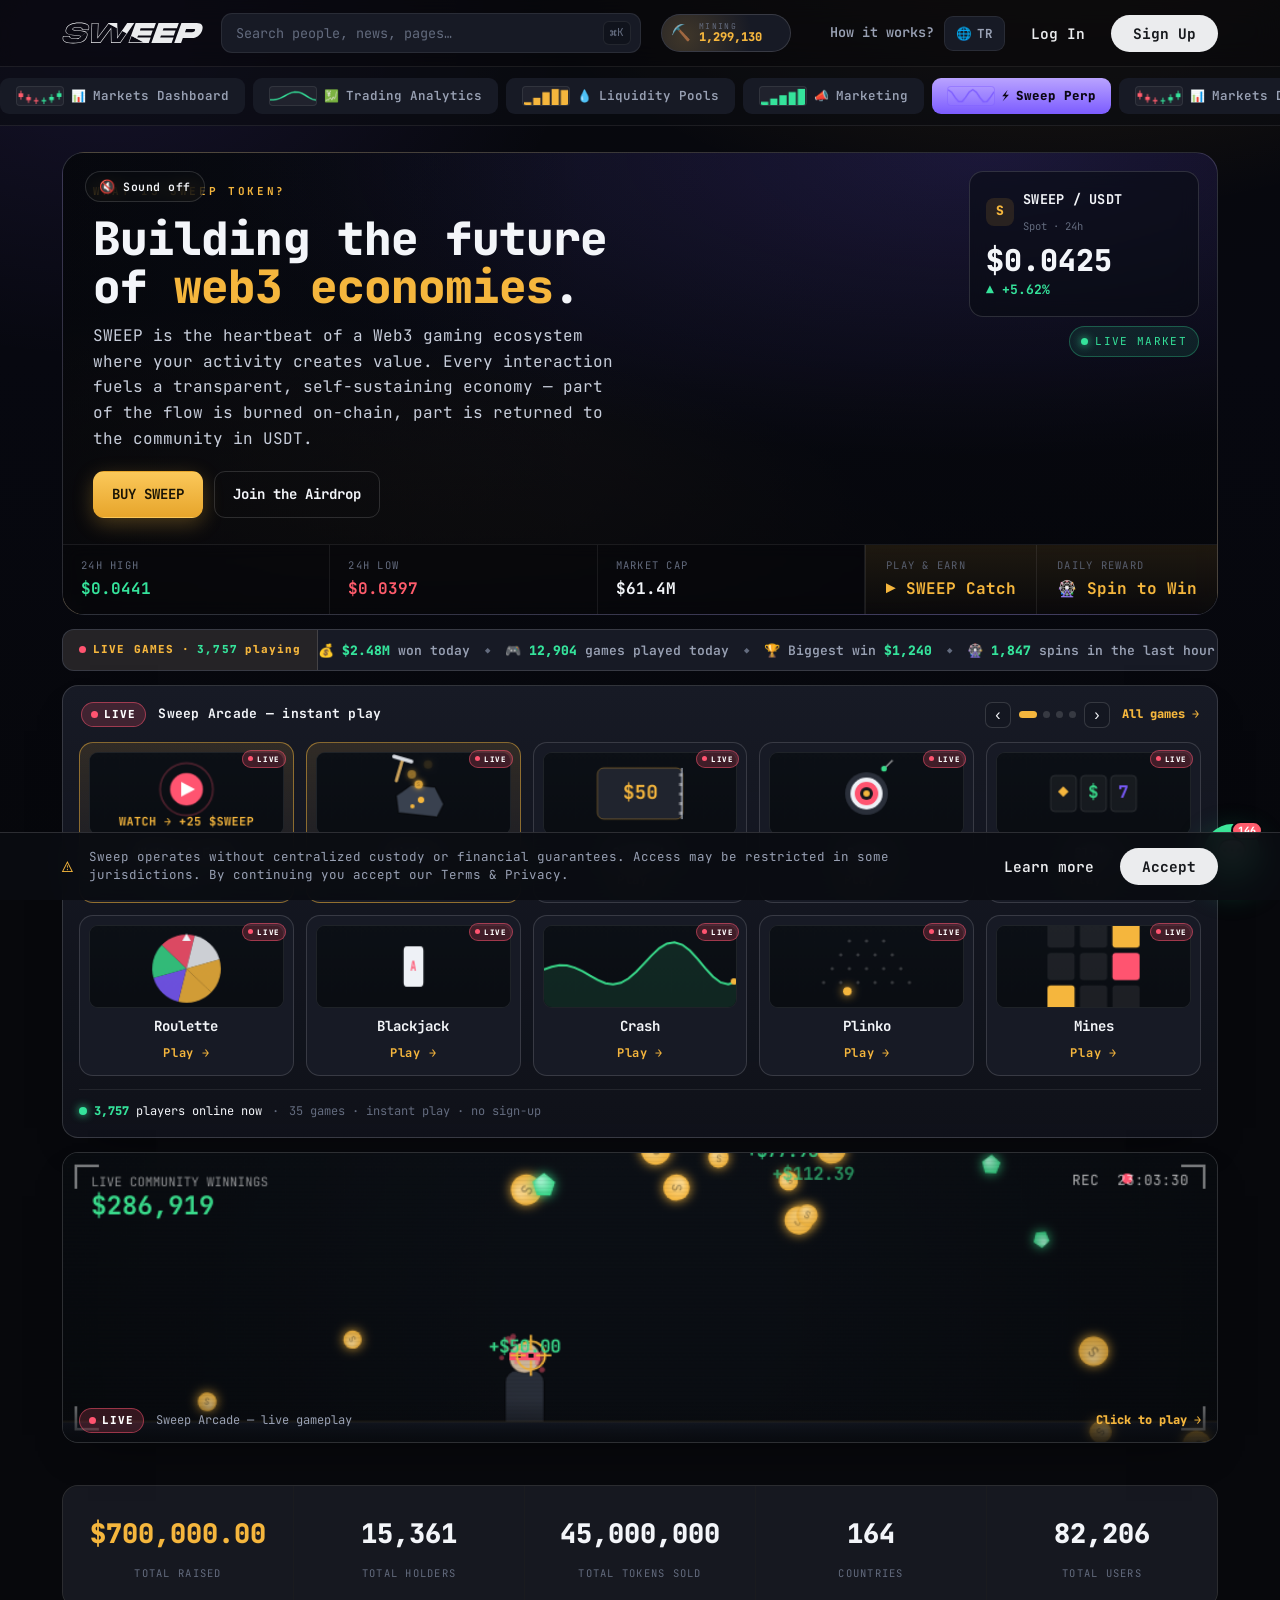
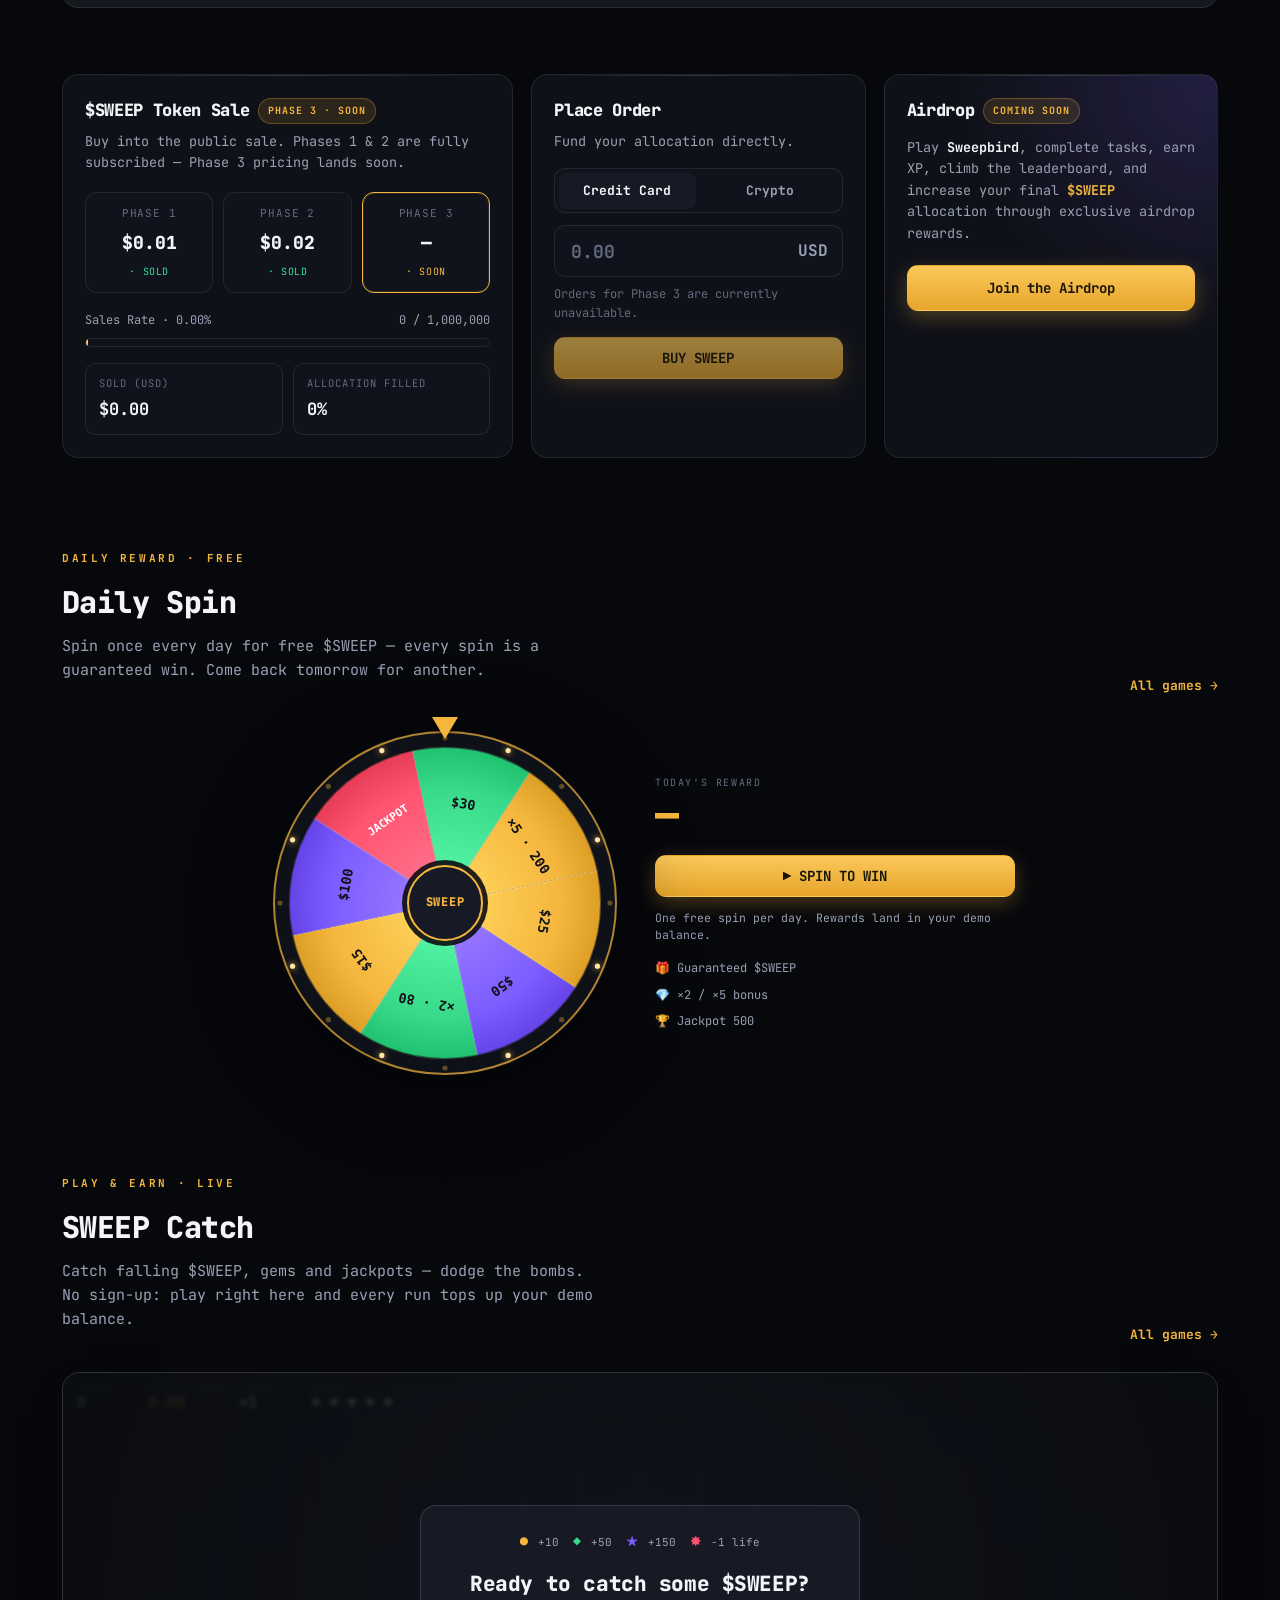
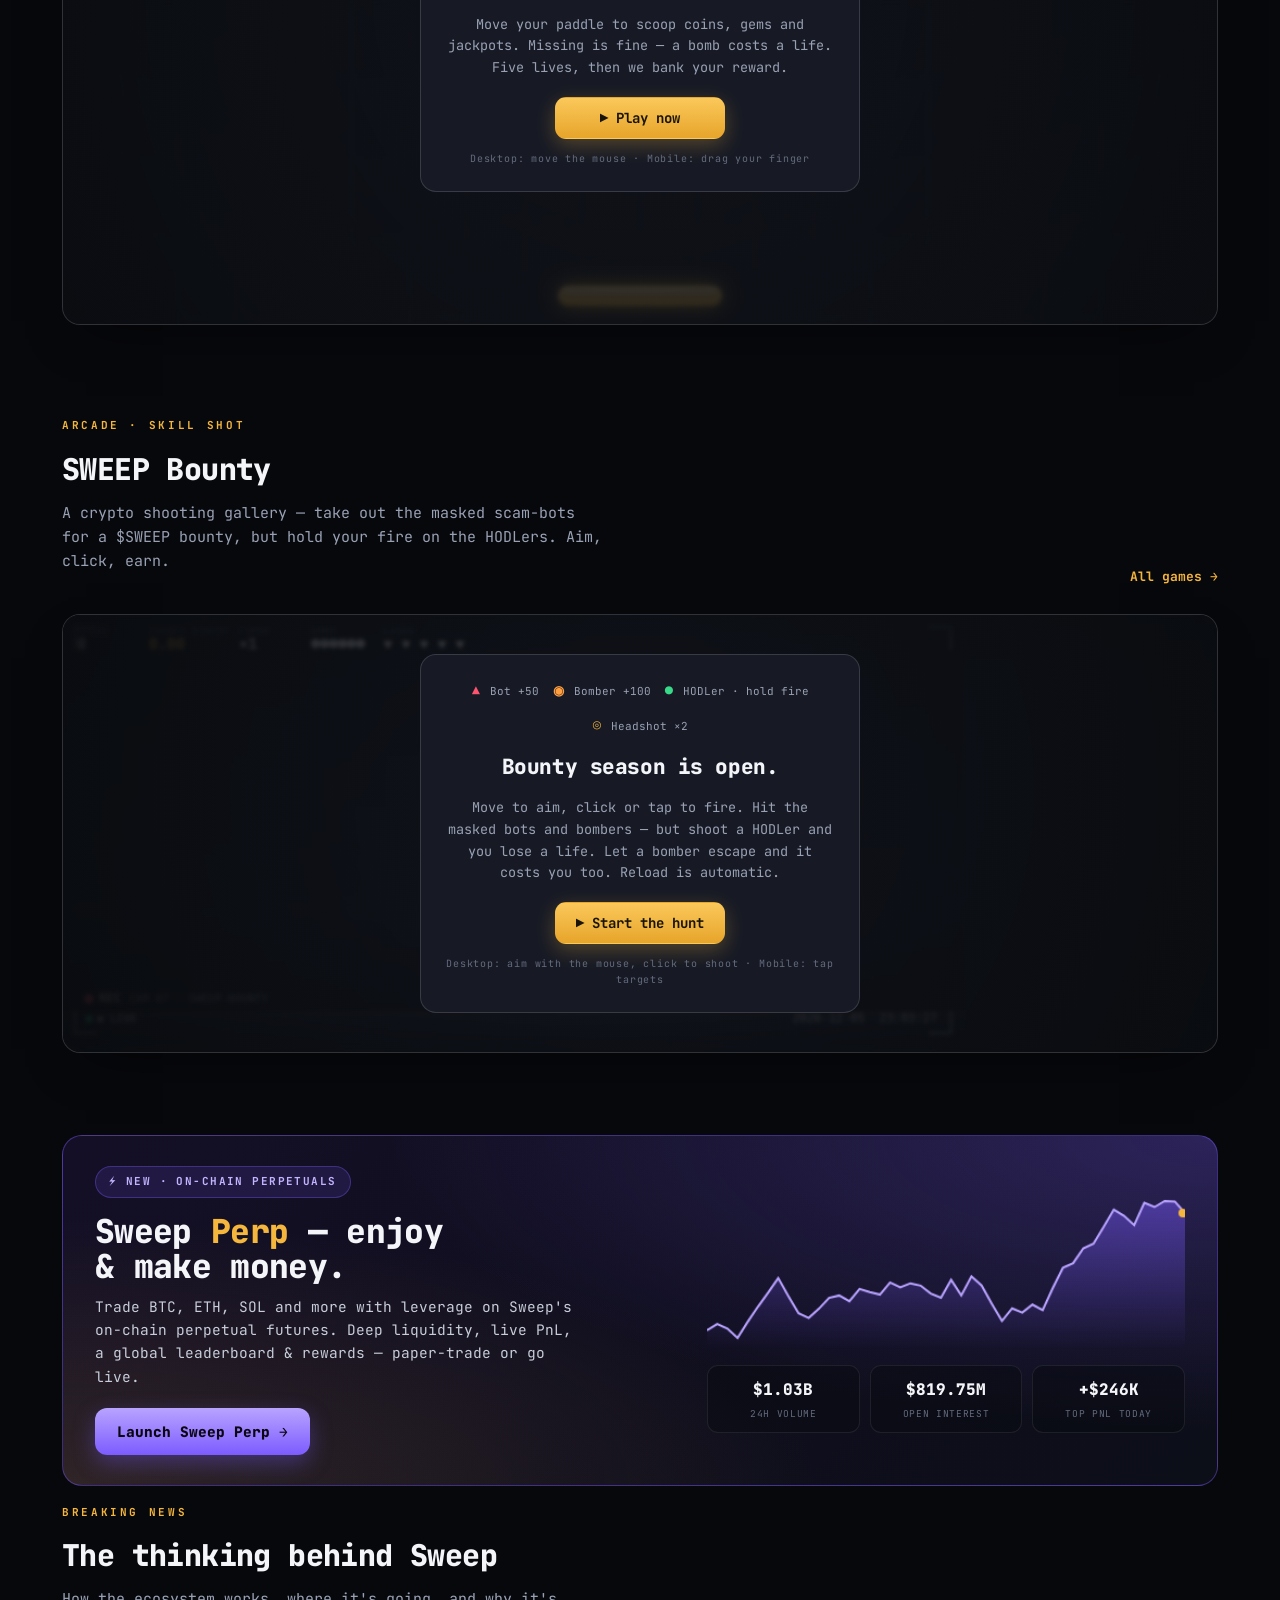
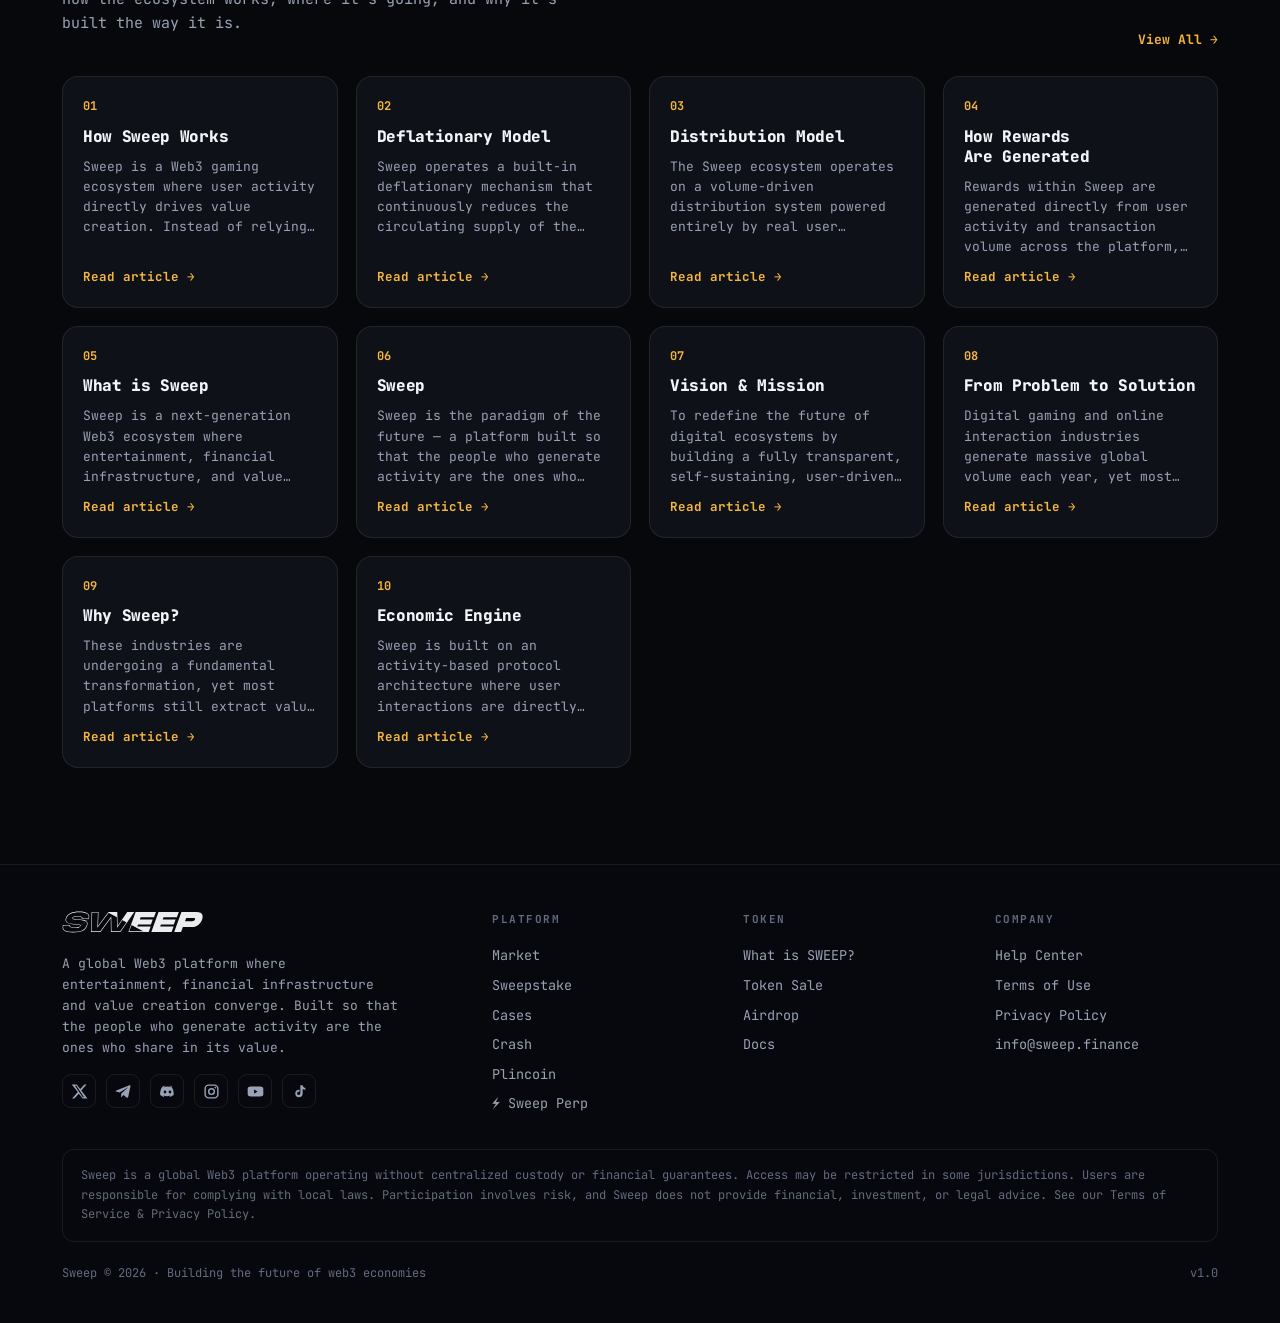
==== commit d1a07630: "Add 6 new games (Aviator, Penalty, Sic Bo, Bingo, Balloon, Diamonds) with live previews; 35 games, 4" ====
--- a/index.html
+++ b/index.html
@@ -4,7 +4,7 @@
 <meta charset="utf-8">
 <meta name="viewport" content="width=device-width, initial-scale=1">
 <title>Sweep — Building the future of web3 economies</title>
-<link rel="stylesheet" href="styles.css?v=10">
+<link rel="stylesheet" href="styles.css?v=11">
 </head>
 <body>
 <!-- ======================= HEADER ======================= -->
@@ -145,13 +145,21 @@
           <a class="gtile" href="game.html"><span class="gt-ic">⚡</span><b>Limbo</b><span class="gt-play">Play →</span></a>
           <a class="gtile" href="game.html"><span class="gt-ic">🎴</span><b>Baccarat</b><span class="gt-play">Play →</span></a>
           <a class="gtile" href="game.html"><span class="gt-ic">🔵</span><b>Double</b><span class="gt-play">Play →</span></a>
+          <a class="gtile" href="game.html"><span class="gt-ic">✈️</span><b>Aviator</b><span class="gt-play">Play →</span></a>
+        </div>
+        <div class="gp-page">
+          <a class="gtile" href="game.html"><span class="gt-ic">⚽</span><b>Penalty</b><span class="gt-play">Play →</span></a>
+          <a class="gtile" href="game.html"><span class="gt-ic">🎲</span><b>Sic Bo</b><span class="gt-play">Play →</span></a>
+          <a class="gtile" href="game.html"><span class="gt-ic">🔢</span><b>Bingo</b><span class="gt-play">Play →</span></a>
+          <a class="gtile" href="game.html"><span class="gt-ic">🎈</span><b>Balloon</b><span class="gt-play">Play →</span></a>
+          <a class="gtile" href="game.html"><span class="gt-ic">💎</span><b>Diamonds</b><span class="gt-play">Play →</span></a>
         </div>
       </div>
     </div>
     <div class="gp-foot">
       <span class="gp-online"><i></i> <b id="gpOnline">0</b> players online now</span>
       <span class="gp-foot-sep">·</span>
-      <span class="gp-foot-games">29 games · instant play · no sign-up</span>
+      <span class="gp-foot-games">35 games · instant play · no sign-up</span>
     </div>
   </div>
 </div>
@@ -582,12 +590,12 @@
     <p class="legal"><a href="#">Privacy</a> · <a href="#">Terms</a></p>
   </div>
 </div>
-<script src="app.js?v=10"></script>
-<script src="catch.js?v=10"></script>
-<script src="bounty.js?v=10"></script>
-<script src="livefeed.js?v=10"></script>
-<script src="arcade.js?v=10"></script>
-<script src="tiles.js?v=10"></script>
-<script src="spin.js?v=10"></script>
+<script src="app.js?v=11"></script>
+<script src="catch.js?v=11"></script>
+<script src="bounty.js?v=11"></script>
+<script src="livefeed.js?v=11"></script>
+<script src="arcade.js?v=11"></script>
+<script src="tiles.js?v=11"></script>
+<script src="spin.js?v=11"></script>
 </body>
 </html>
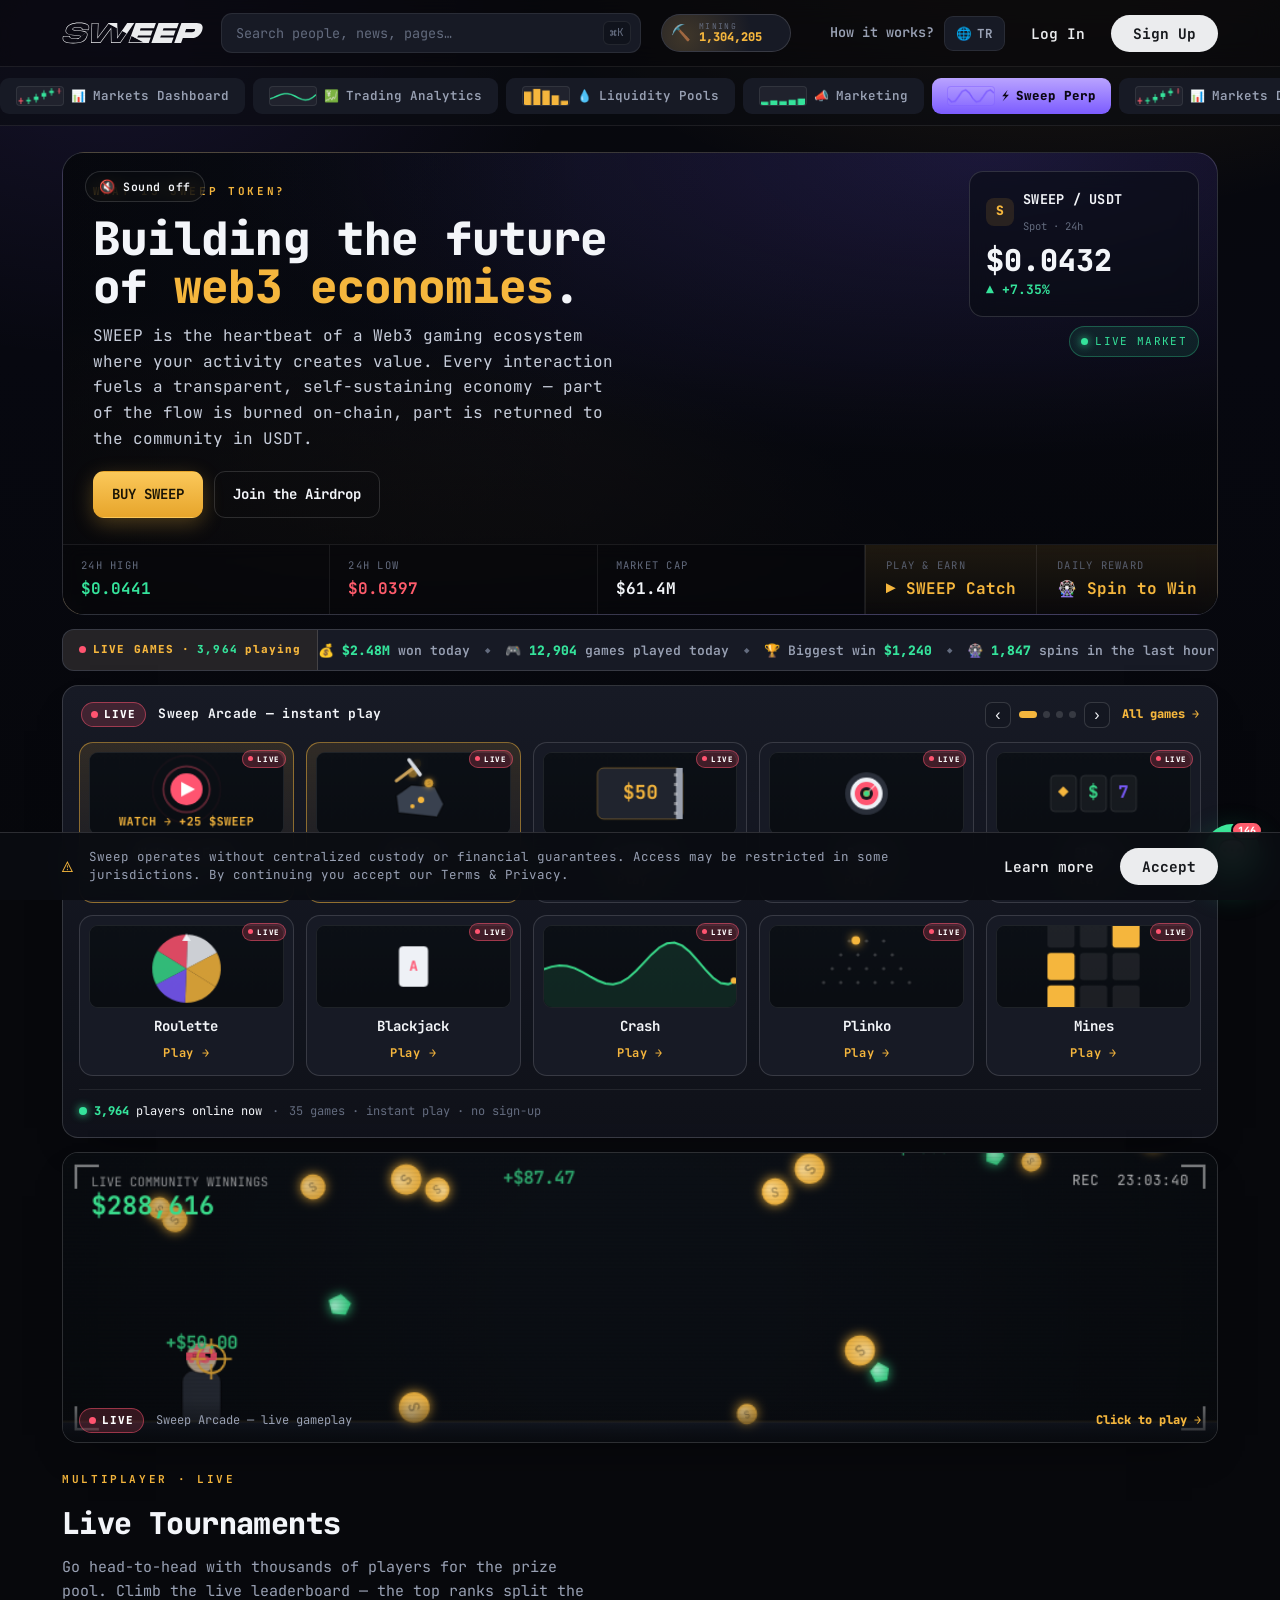
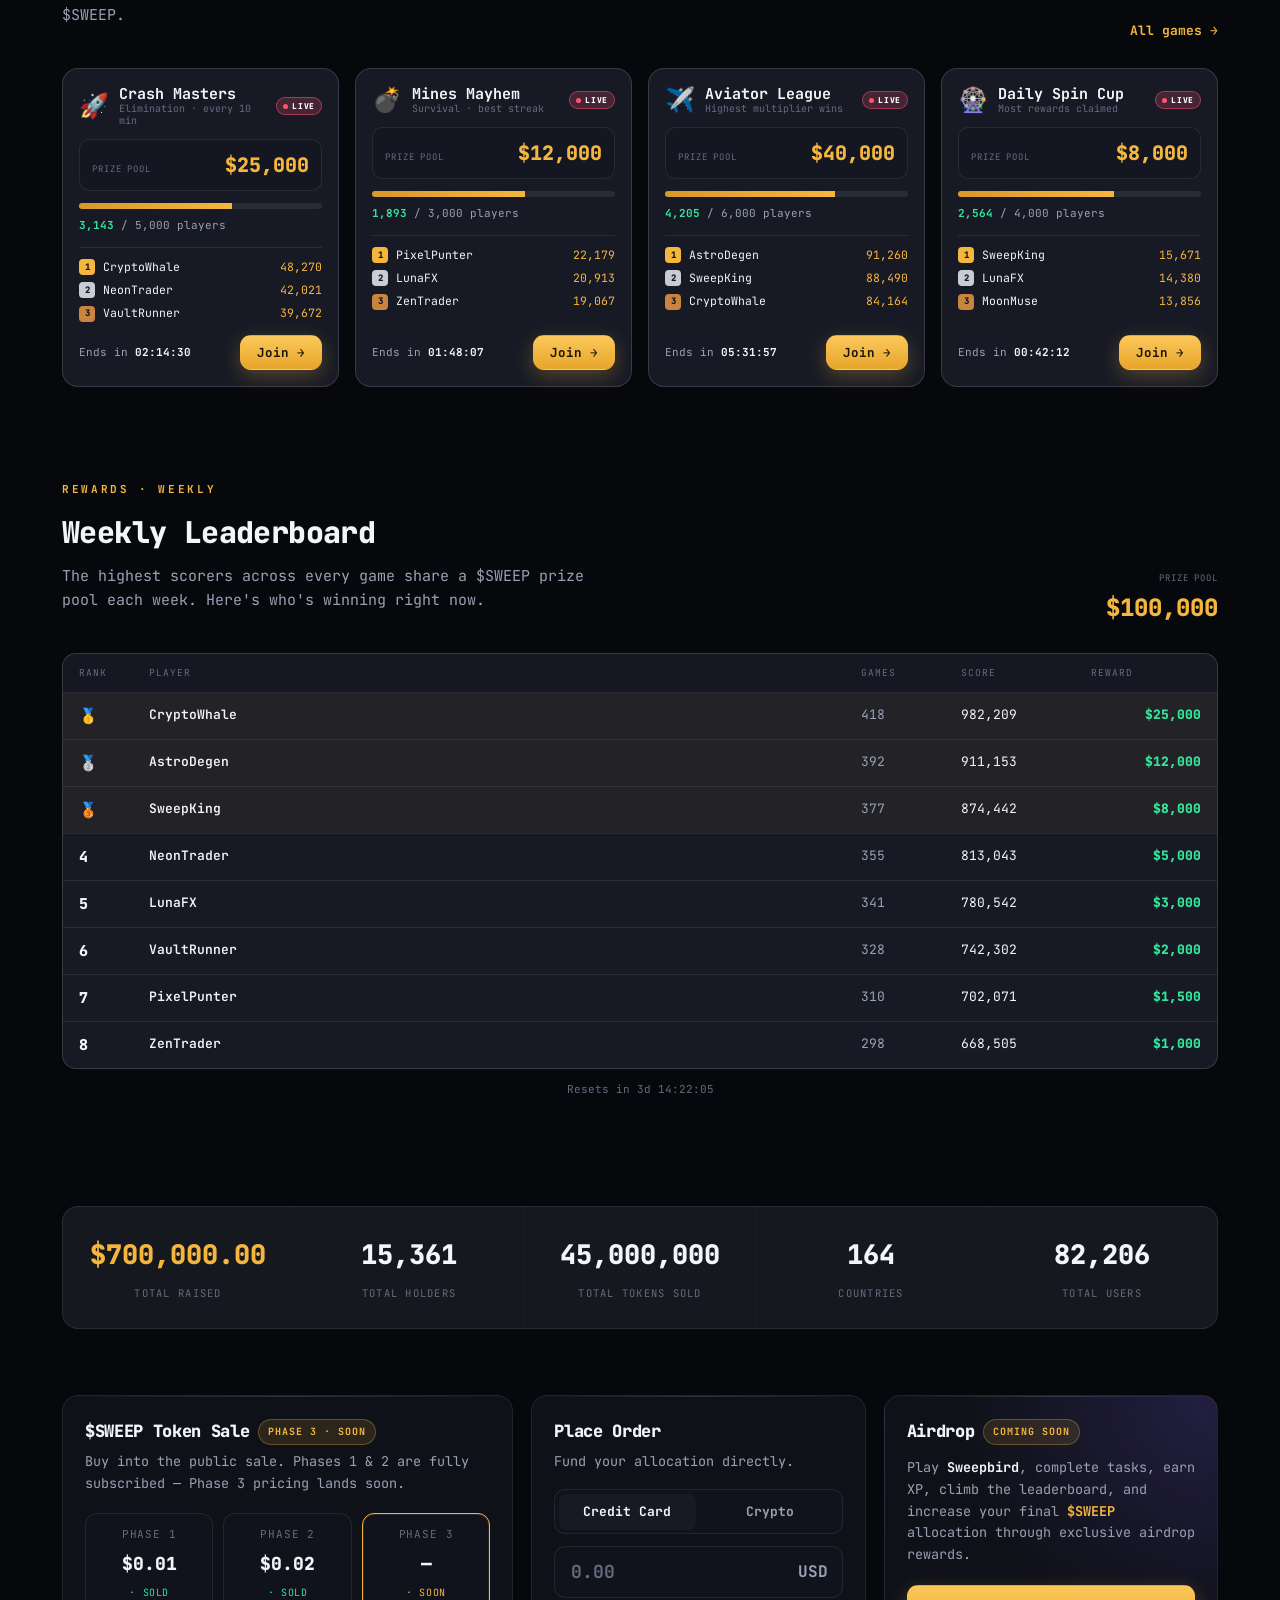
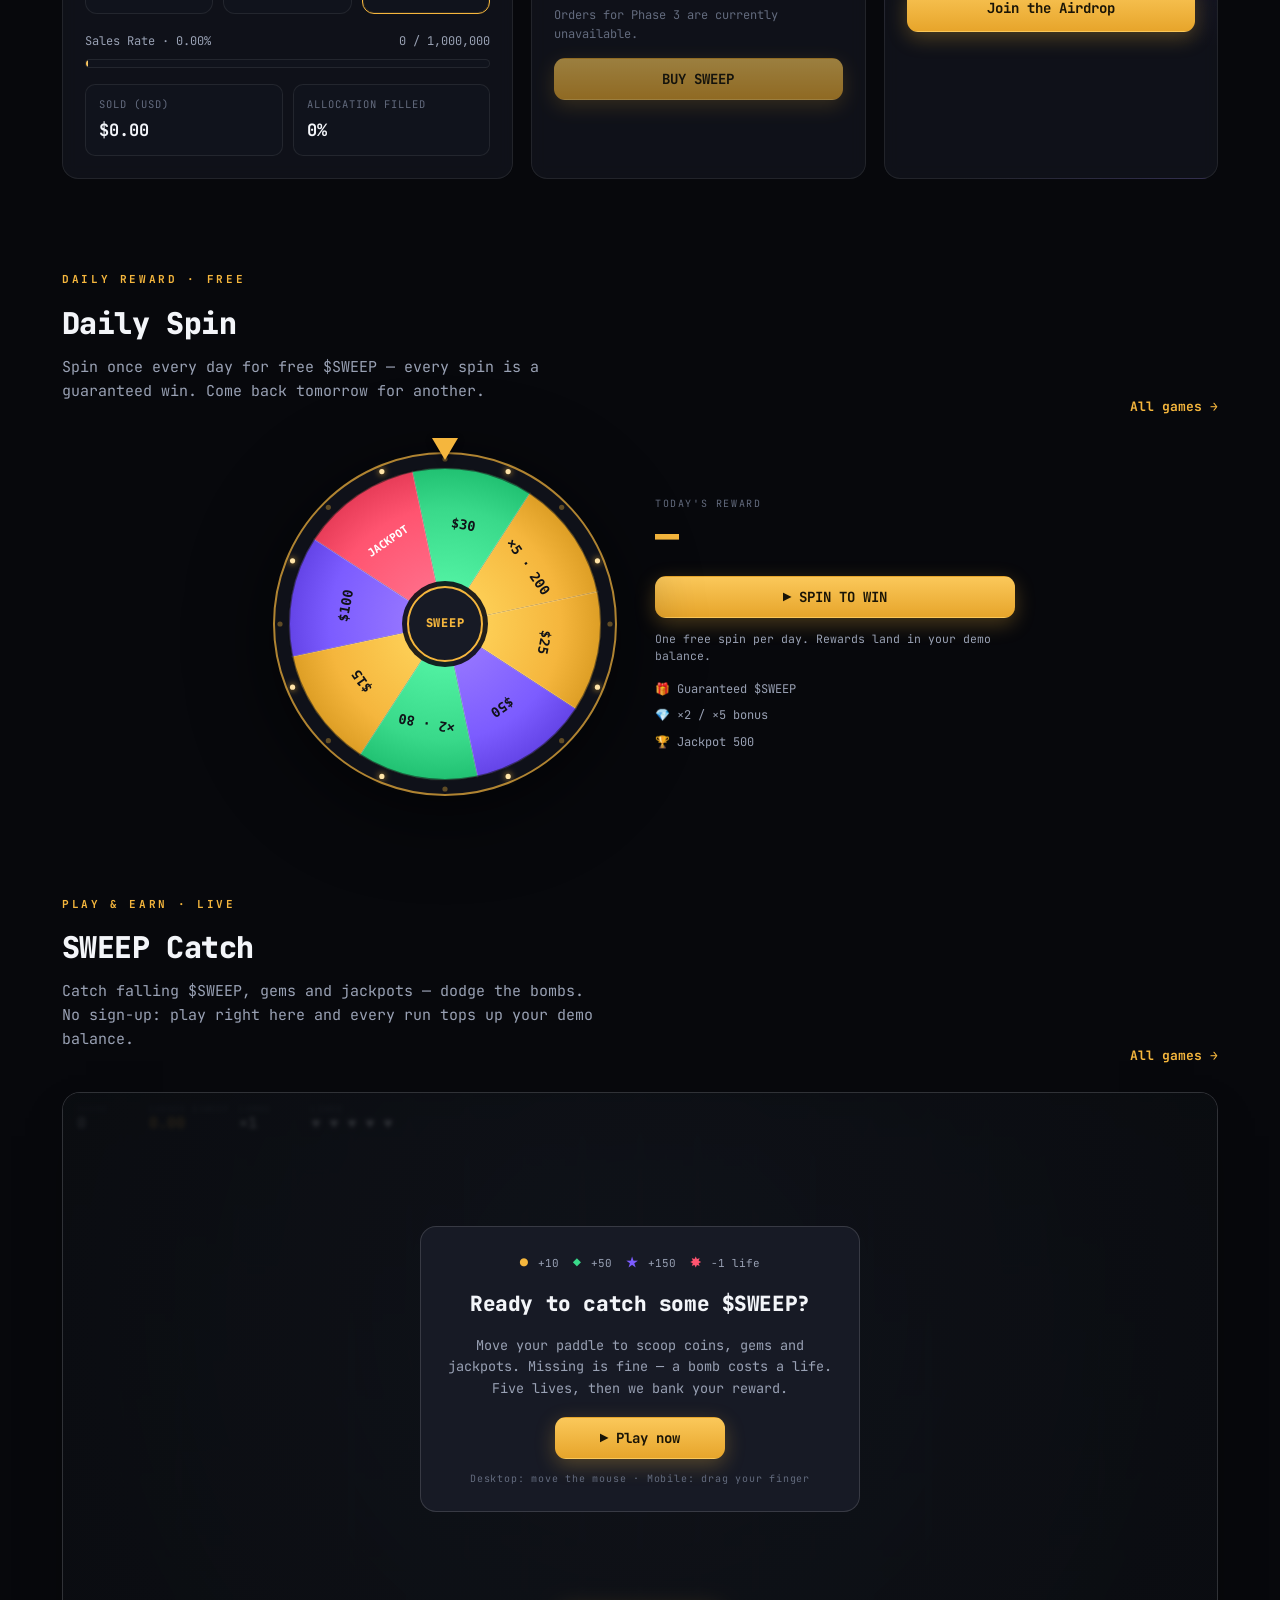
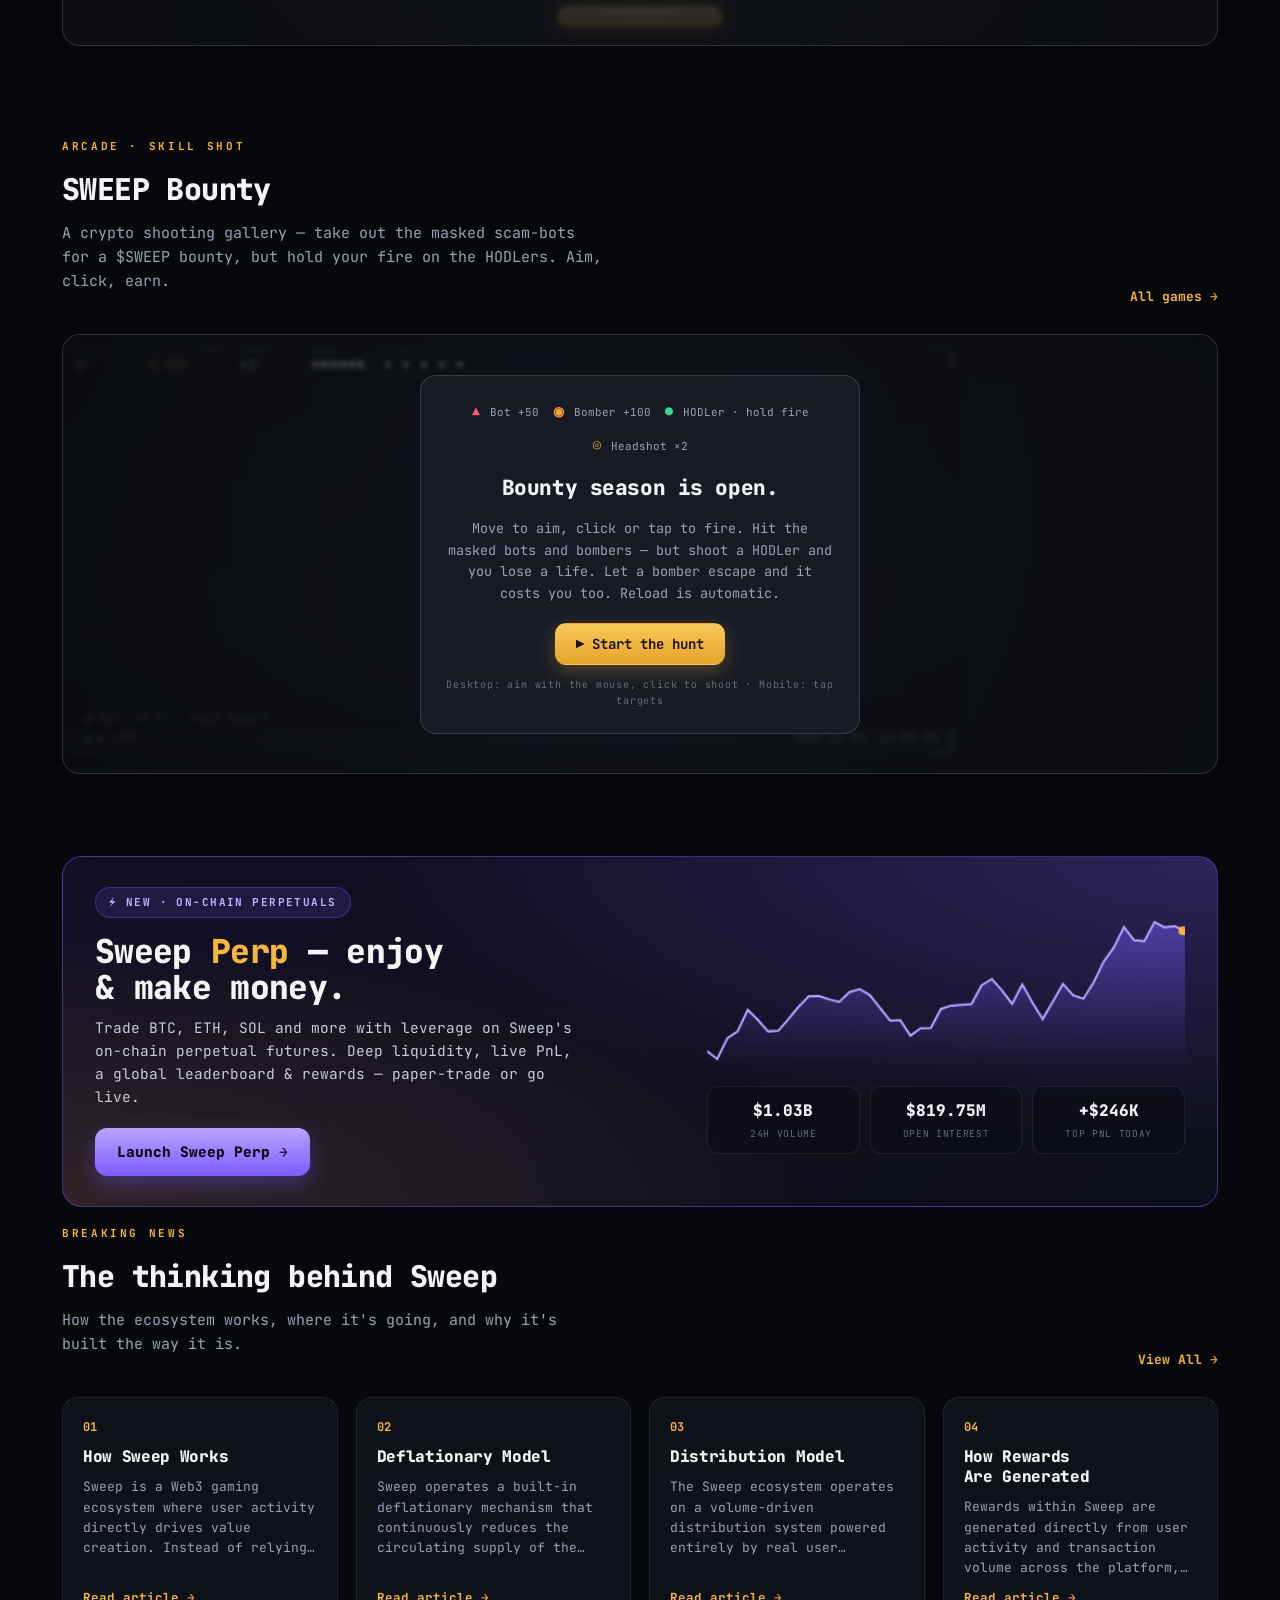
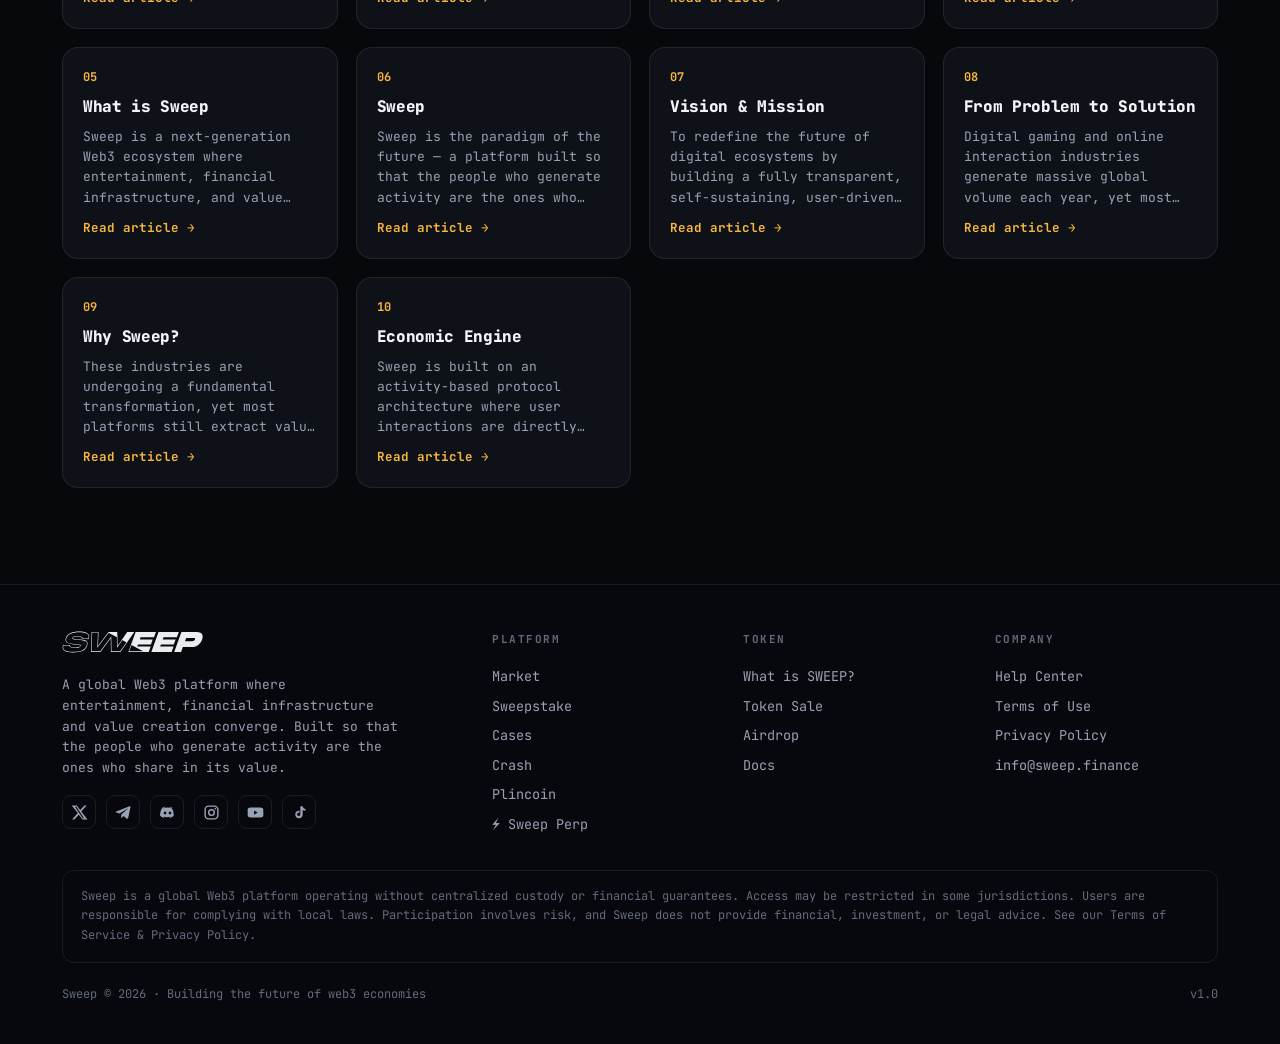
==== commit b32ef51d: "Add Live Tournaments (prize pools, live players, countdowns, mini leaderboards) + Weekly Leaderboard" ====
--- a/index.html
+++ b/index.html
@@ -4,7 +4,7 @@
 <meta charset="utf-8">
 <meta name="viewport" content="width=device-width, initial-scale=1">
 <title>Sweep — Building the future of web3 economies</title>
-<link rel="stylesheet" href="styles.css?v=11">
+<link rel="stylesheet" href="styles.css?v=12">
 </head>
 <body>
 <!-- ======================= HEADER ======================= -->
@@ -175,6 +175,40 @@
     </div>
   </a>
 </div>
+
+<!-- ======================= LIVE TOURNAMENTS ======================= -->
+<section class="tourn-sec" id="tournaments">
+  <div class="wrap">
+    <div class="sec-head">
+      <div>
+        <div class="eyebrow">Multiplayer · Live</div>
+        <h2 style="margin-top:10px">Live Tournaments</h2>
+        <p class="sub">Go head-to-head with thousands of players for the prize pool. Climb the live leaderboard — the top ranks split the $SWEEP.</p>
+      </div>
+      <a href="game.html" class="viewall">All games →</a>
+    </div>
+    <div class="tourn-grid" id="tournGrid"></div>
+  </div>
+</section>
+
+<!-- ======================= WEEKLY LEADERBOARD ======================= -->
+<section class="lb-sec" id="leaderboard">
+  <div class="wrap">
+    <div class="sec-head">
+      <div>
+        <div class="eyebrow">Rewards · Weekly</div>
+        <h2 style="margin-top:10px">Weekly Leaderboard</h2>
+        <p class="sub">The highest scorers across every game share a $SWEEP prize pool each week. Here's who's winning right now.</p>
+      </div>
+      <div class="lb-pool"><span>PRIZE POOL</span><b>$100,000</b></div>
+    </div>
+    <div class="lb-table">
+      <div class="lb-head"><span>RANK</span><span>PLAYER</span><span>GAMES</span><span>SCORE</span><span>REWARD</span></div>
+      <div id="lbBody"></div>
+    </div>
+    <div class="lb-reset" id="lbReset">Resets in …</div>
+  </div>
+</section>
 
 <!-- ======================= STATS BAR ======================= -->
 <section style="padding:42px 0 0">
@@ -590,12 +624,13 @@
     <p class="legal"><a href="#">Privacy</a> · <a href="#">Terms</a></p>
   </div>
 </div>
-<script src="app.js?v=11"></script>
-<script src="catch.js?v=11"></script>
-<script src="bounty.js?v=11"></script>
-<script src="livefeed.js?v=11"></script>
-<script src="arcade.js?v=11"></script>
-<script src="tiles.js?v=11"></script>
-<script src="spin.js?v=11"></script>
+<script src="app.js?v=12"></script>
+<script src="catch.js?v=12"></script>
+<script src="bounty.js?v=12"></script>
+<script src="livefeed.js?v=12"></script>
+<script src="arcade.js?v=12"></script>
+<script src="tiles.js?v=12"></script>
+<script src="spin.js?v=12"></script>
+<script src="tournaments.js?v=12"></script>
 </body>
 </html>
--- a/styles.css
+++ b/styles.css
@@ -642,6 +642,59 @@
   .spin-legend{display:flex; flex-direction:column; gap:7px; margin-top:16px; font-family:var(--mono); font-size:12px; color:var(--muted)}
   #spinBtn[disabled]{opacity:.55; cursor:not-allowed}
 
+  /* ===== Live Tournaments ===== */
+  .tourn-sec{padding-top:28px}
+  .tourn-grid{display:grid; grid-template-columns:repeat(4,1fr); gap:16px; margin-top:18px}
+  .tcard{border:1px solid var(--line-2); border-radius:16px; background:var(--panel-2); padding:16px; display:flex; flex-direction:column; gap:12px}
+  .tcard-top{display:flex; align-items:center; gap:10px}
+  .tcard-ic{font-size:24px; line-height:1}
+  .tcard-h{flex:1; display:flex; flex-direction:column; line-height:1.2}
+  .tcard-h b{font-size:15px}
+  .tcard-h span{font-family:var(--mono); font-size:10px; color:var(--faint)}
+  .tcard-live{display:inline-flex; align-items:center; gap:4px; font-family:var(--mono); font-size:8px; font-weight:800; letter-spacing:.08em; color:#fff; background:rgba(255,84,112,.2); border:1px solid rgba(255,84,112,.5); padding:2px 6px; border-radius:10px}
+  .tcard-live i{width:5px; height:5px; border-radius:50%; background:#ff5470; animation:lfBlink 1.1s step-end infinite}
+  .tcard-prize{display:flex; justify-content:space-between; align-items:baseline; background:var(--panel); border:1px solid var(--line); border-radius:10px; padding:9px 12px}
+  .tcard-prize span{font-family:var(--mono); font-size:9px; letter-spacing:.1em; color:var(--faint)}
+  .tcard-prize b{font-family:var(--mono); font-size:20px; font-weight:800; color:var(--gold); font-variant-numeric:tabular-nums}
+  .tcard-bar{height:6px; border-radius:4px; background:var(--line); overflow:hidden}
+  .tcard-bar i{display:block; height:100%; background:linear-gradient(90deg,var(--gold-deep),var(--gold)); transition:width .5s}
+  .tcard-pl{font-family:var(--mono); font-size:11px; color:var(--muted); margin-top:-4px}
+  .tcard-pl b{color:var(--up)}
+  .tcard-lb{display:flex; flex-direction:column; gap:5px; border-top:1px solid var(--line); padding-top:10px}
+  .tlb-row{display:flex; align-items:center; gap:8px; font-family:var(--mono); font-size:11.5px}
+  .tlb-row .r{width:16px; height:16px; border-radius:4px; display:grid; place-items:center; font-size:9px; font-weight:800; background:var(--line); color:var(--muted); flex-shrink:0}
+  .tlb-row .r1{background:var(--gold); color:#16181c} .tlb-row .r2{background:#c7ccd6; color:#16181c} .tlb-row .r3{background:#c9843d; color:#16181c}
+  .tlb-row .nm{flex:1; color:var(--ink)}
+  .tlb-row .pts{color:var(--gold); font-variant-numeric:tabular-nums}
+  .tcard-foot{display:flex; align-items:center; justify-content:space-between; gap:8px; margin-top:auto}
+  .tcard-timer{font-family:var(--mono); font-size:11px; color:var(--muted)}
+  .tcard-timer b{color:var(--ink); font-variant-numeric:tabular-nums}
+  .tjoin{padding:8px 16px; font-size:12.5px}
+  @media(max-width:980px){ .tourn-grid{grid-template-columns:repeat(2,1fr)} }
+  @media(max-width:560px){ .tourn-grid{grid-template-columns:1fr} }
+
+  /* ===== Weekly Leaderboard ===== */
+  .lb-sec{padding-top:28px}
+  .lb-pool{text-align:right; font-family:var(--mono)}
+  .lb-pool span{font-size:9px; letter-spacing:.1em; color:var(--faint)}
+  .lb-pool b{display:block; font-size:24px; font-weight:800; color:var(--gold)}
+  .lb-table{margin-top:18px; border:1px solid var(--line-2); border-radius:14px; overflow:hidden; background:var(--panel-2)}
+  .lb-head,.lb-row{display:grid; grid-template-columns:60px 1fr 90px 120px 110px; align-items:center; gap:10px; padding:11px 16px}
+  .lb-head{font-family:var(--mono); font-size:9.5px; letter-spacing:.1em; color:var(--faint); border-bottom:1px solid var(--line); background:var(--panel)}
+  .lb-row{border-top:1px solid var(--line); font-family:var(--mono); font-size:13px}
+  .lb-row:first-child{border-top:none}
+  .lb-row.top{background:rgba(245,182,61,.05)}
+  .lb-rank{font-size:15px; font-weight:800}
+  .lb-nm{color:var(--ink); font-weight:600; white-space:nowrap; overflow:hidden; text-overflow:ellipsis}
+  .lb-g,.lb-sc{color:var(--muted); font-variant-numeric:tabular-nums}
+  .lb-sc{color:var(--ink)}
+  .lb-rw{color:var(--up); font-weight:800; font-variant-numeric:tabular-nums; text-align:right}
+  .lb-reset{text-align:center; font-family:var(--mono); font-size:11px; color:var(--faint); margin-top:12px}
+  @media(max-width:620px){
+    .lb-head,.lb-row{grid-template-columns:34px 1fr 80px 80px; gap:8px; padding:10px 12px; font-size:11.5px}
+    .lb-head span:nth-child(3),.lb-row .lb-g{display:none}
+  }
+
   /* ===== SWEEP Catch mini-game ===== */
   .catch-sec{padding-top:26px}
   .cg-stage{position:relative; margin-top:18px; border:1px solid var(--line-2); border-radius:18px; overflow:hidden; background:#0e1016; box-shadow:0 20px 50px -24px rgba(0,0,0,.7)}
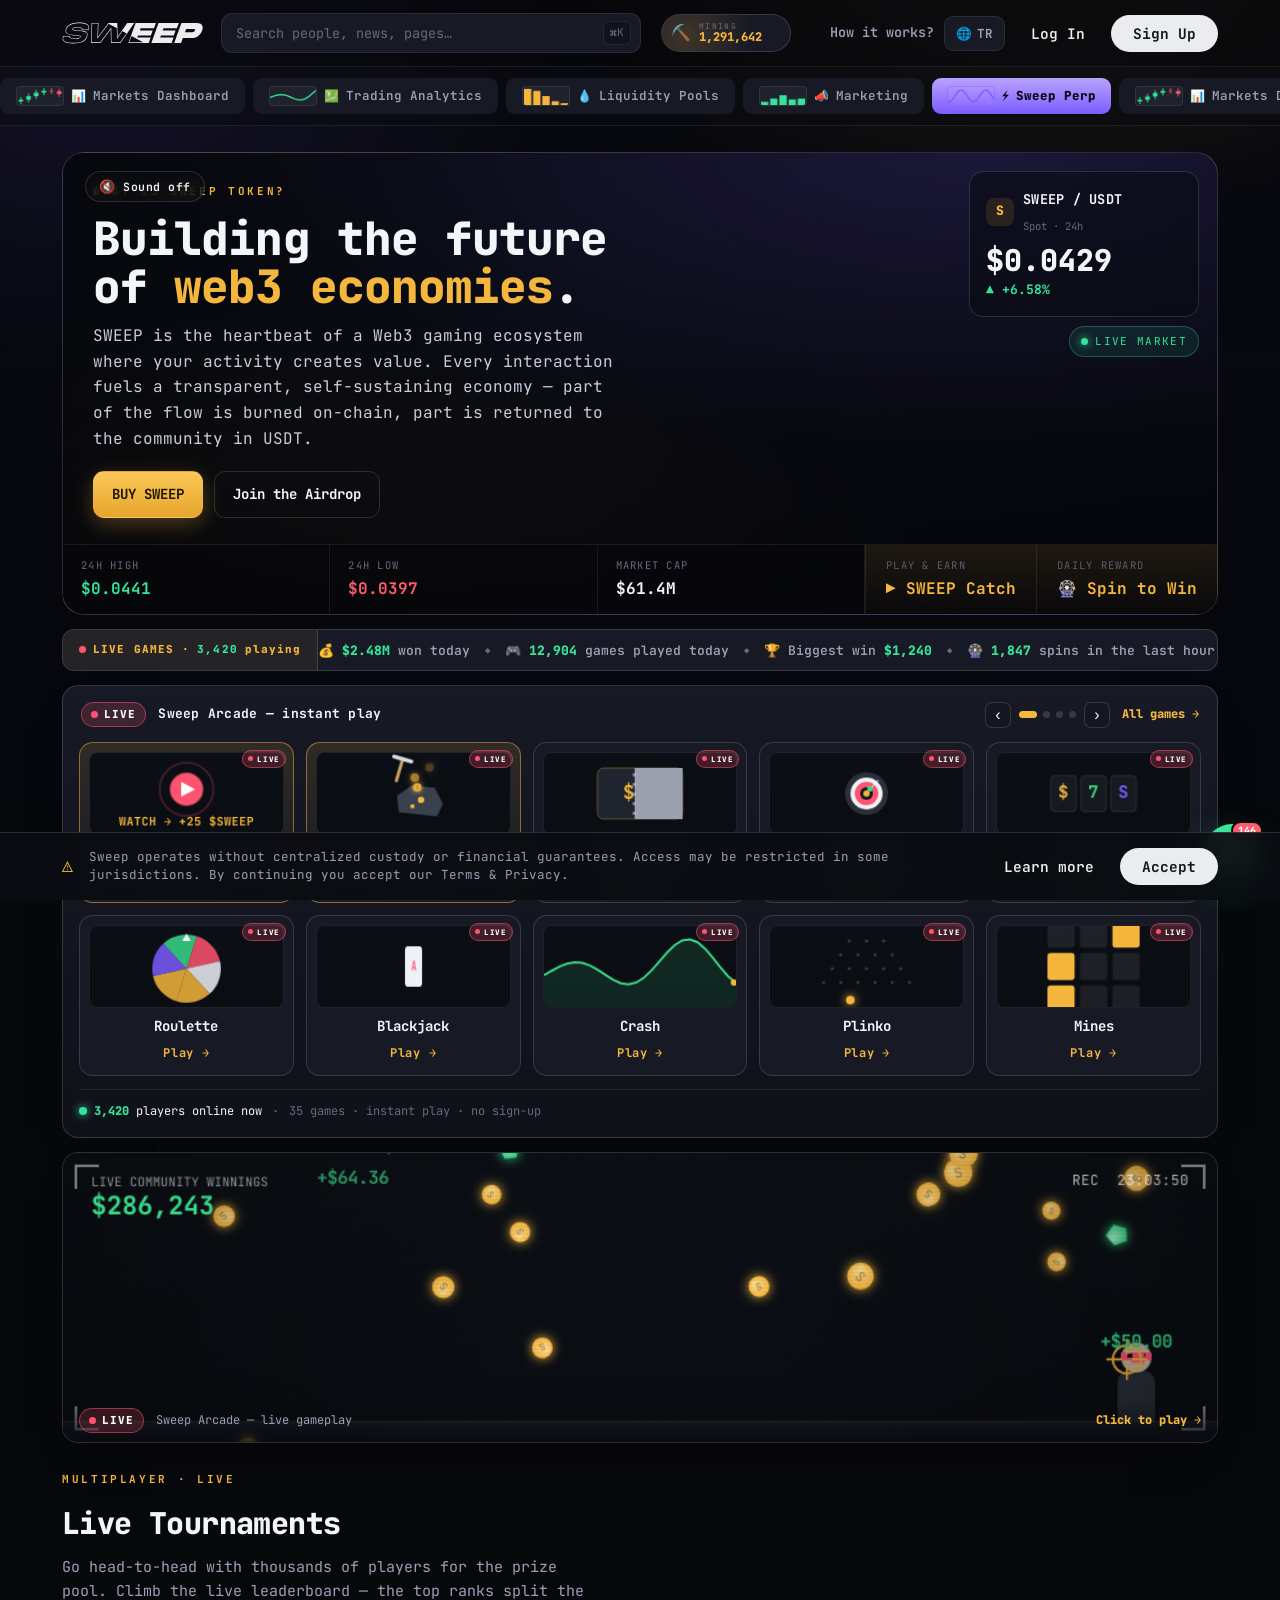
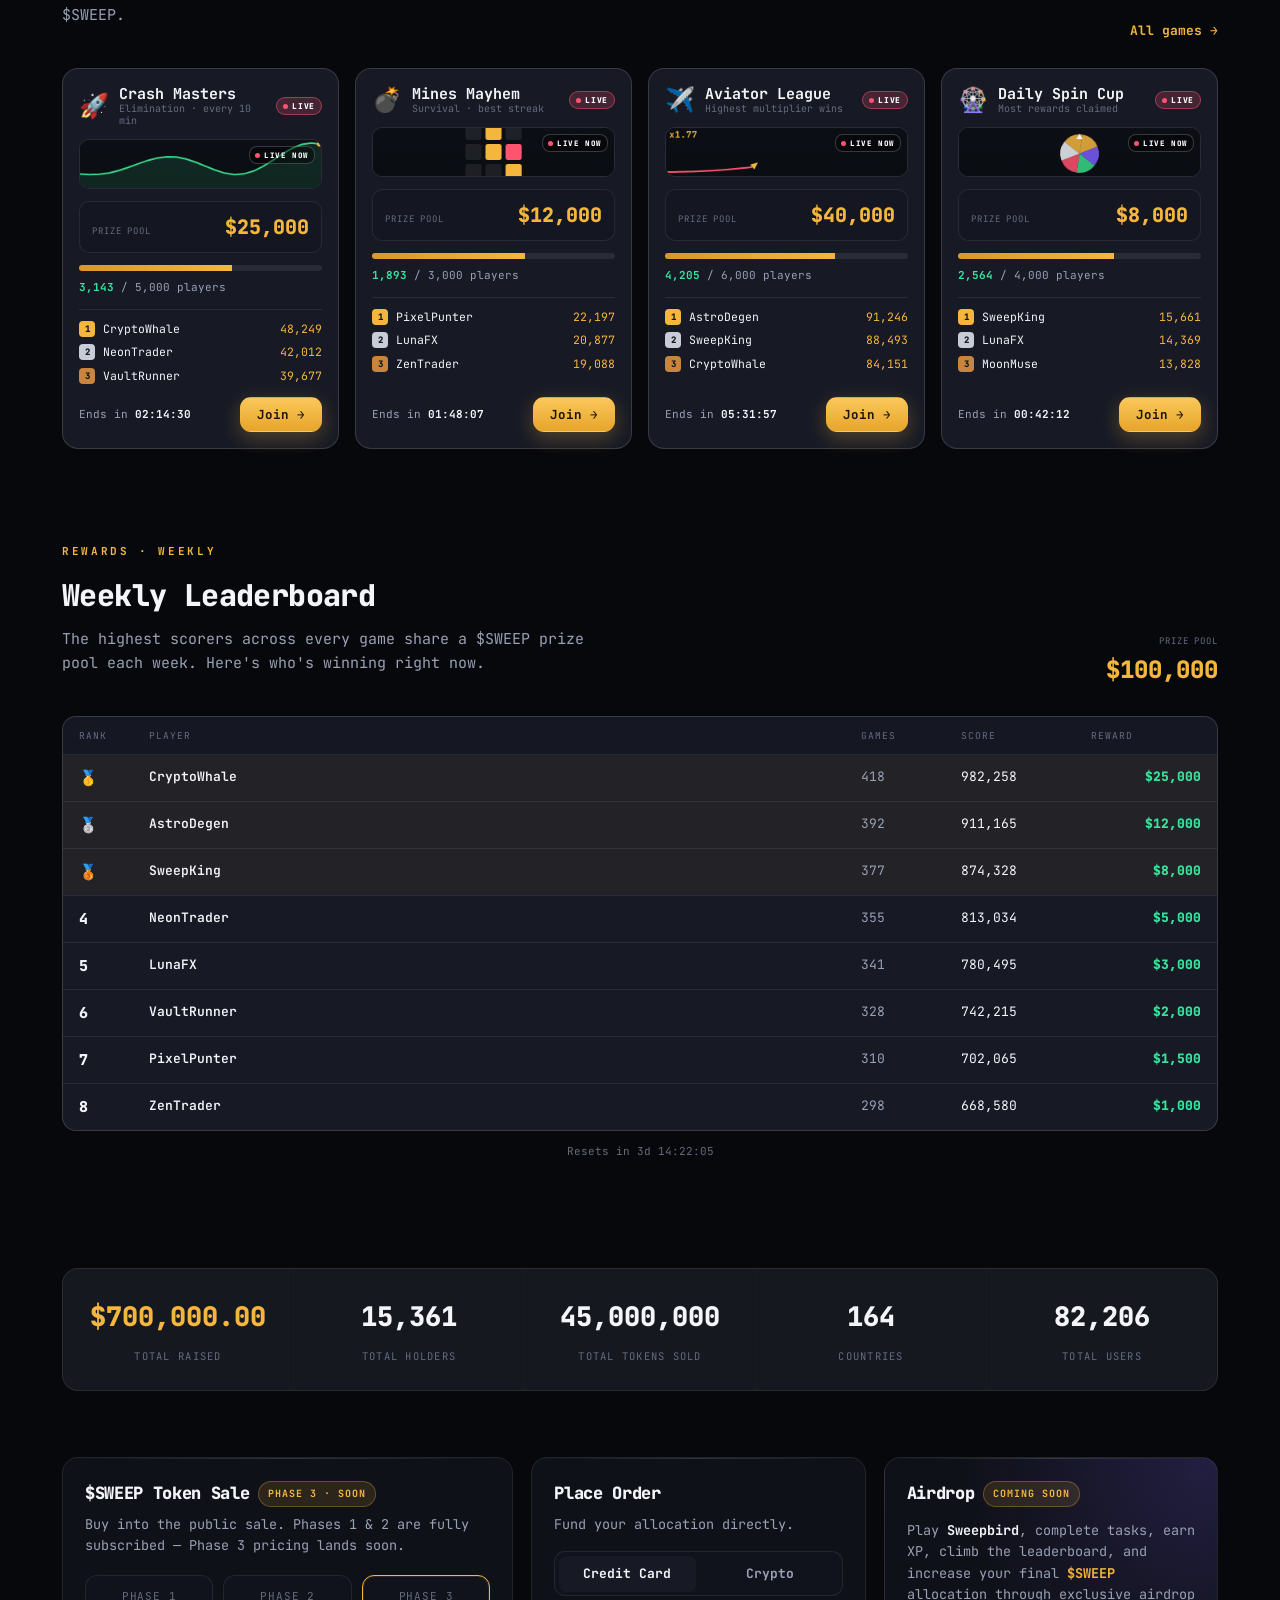
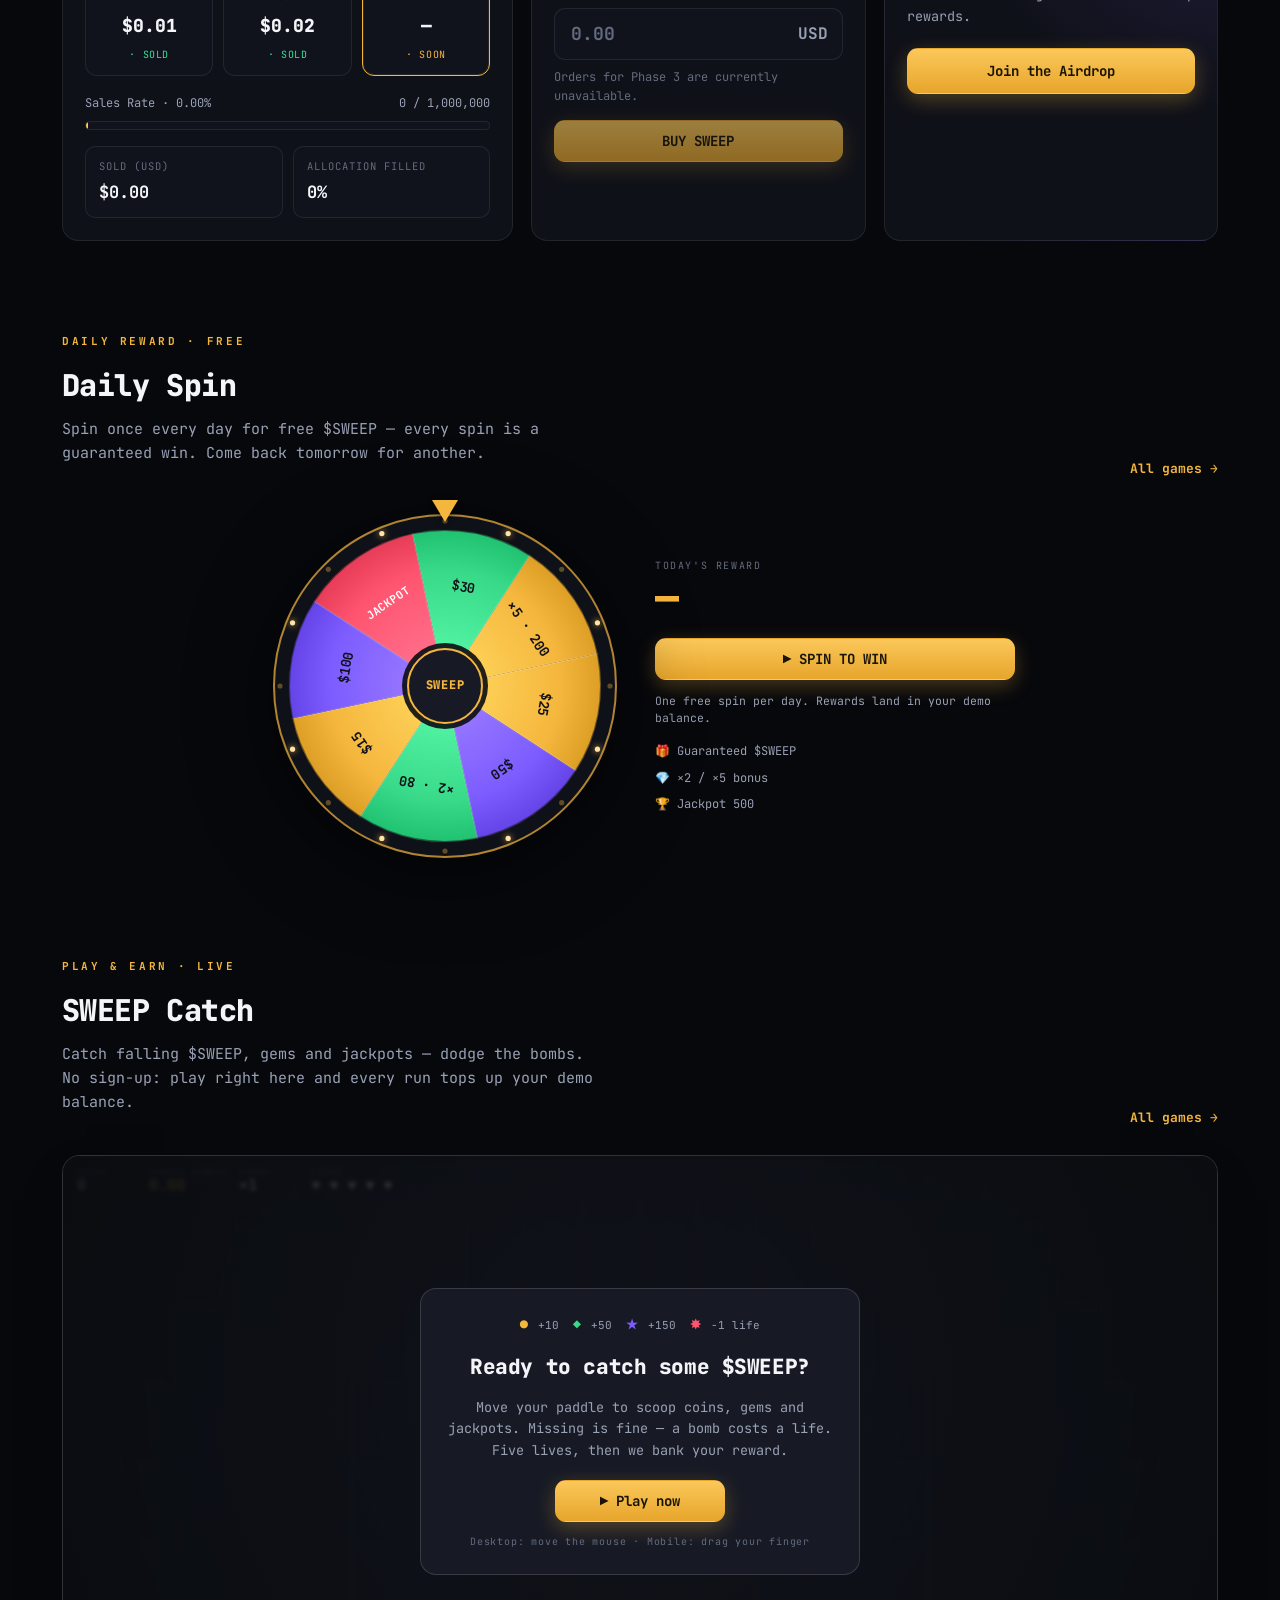
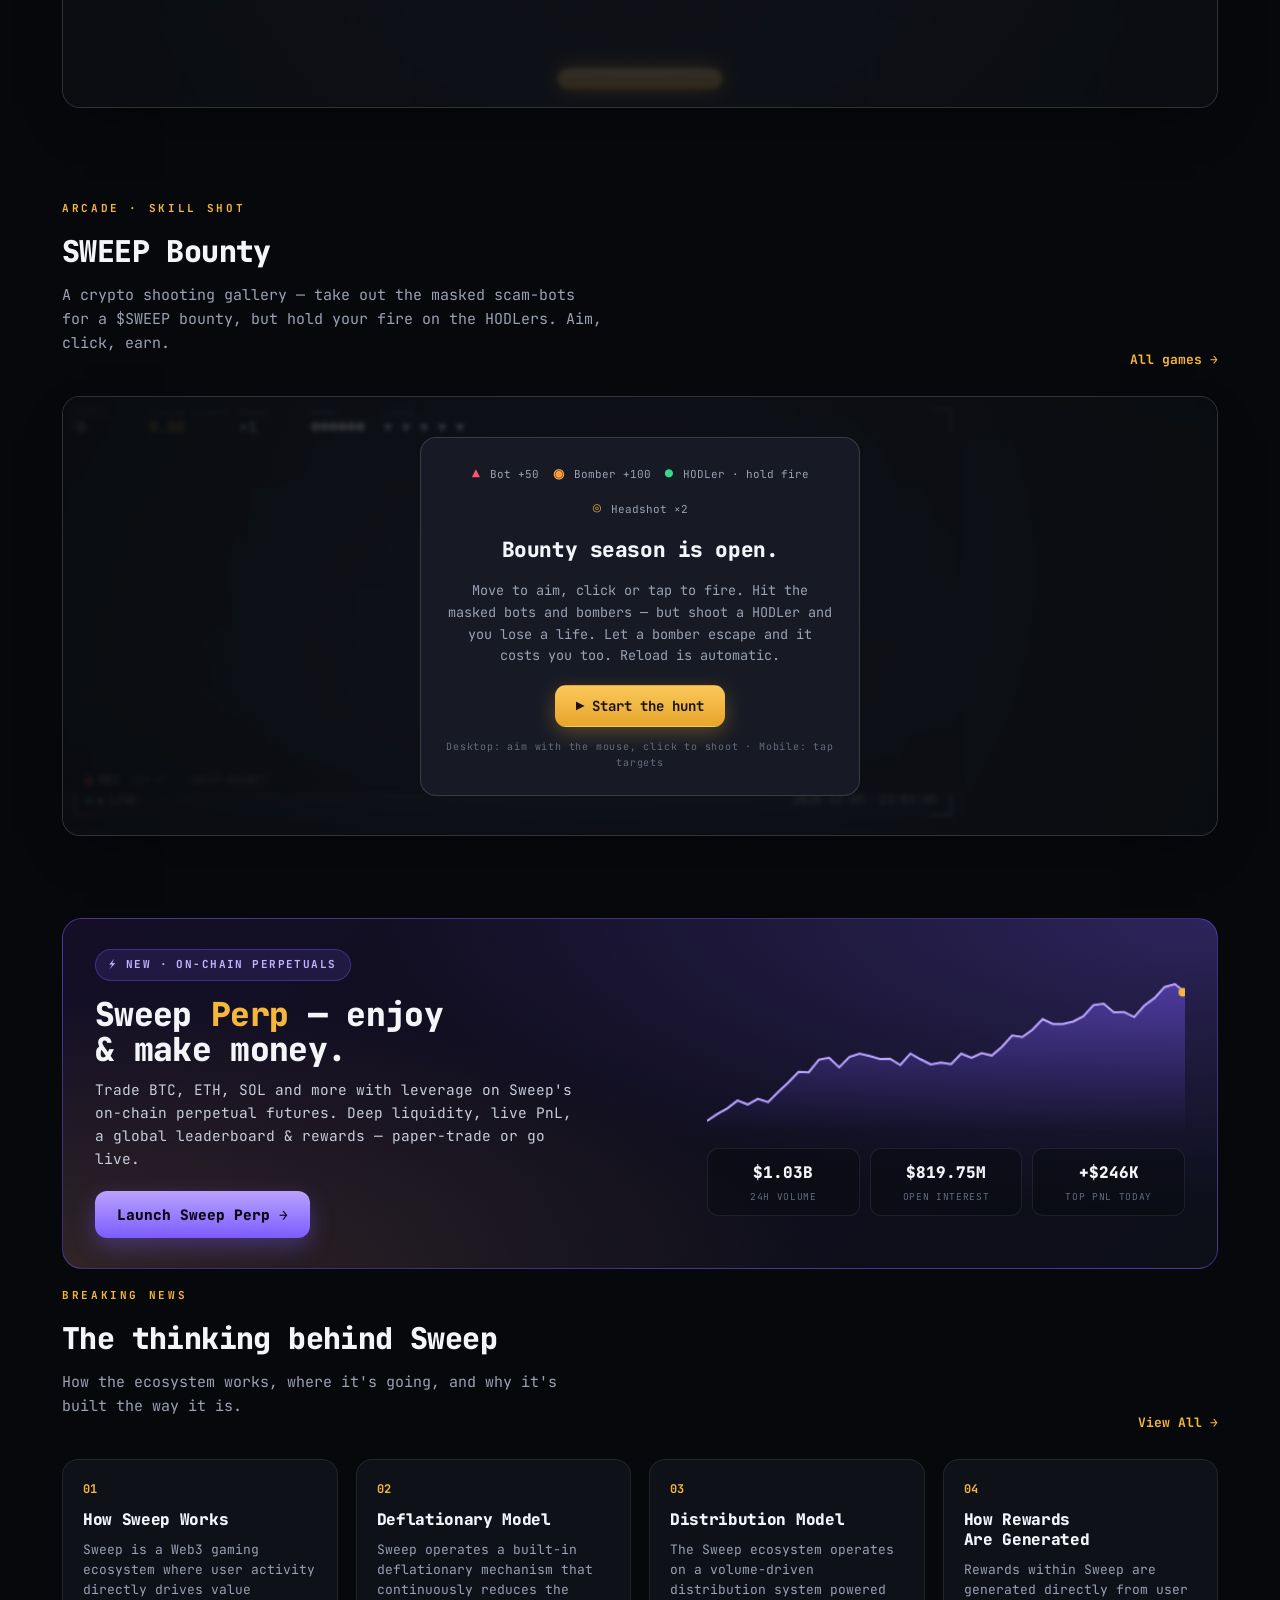
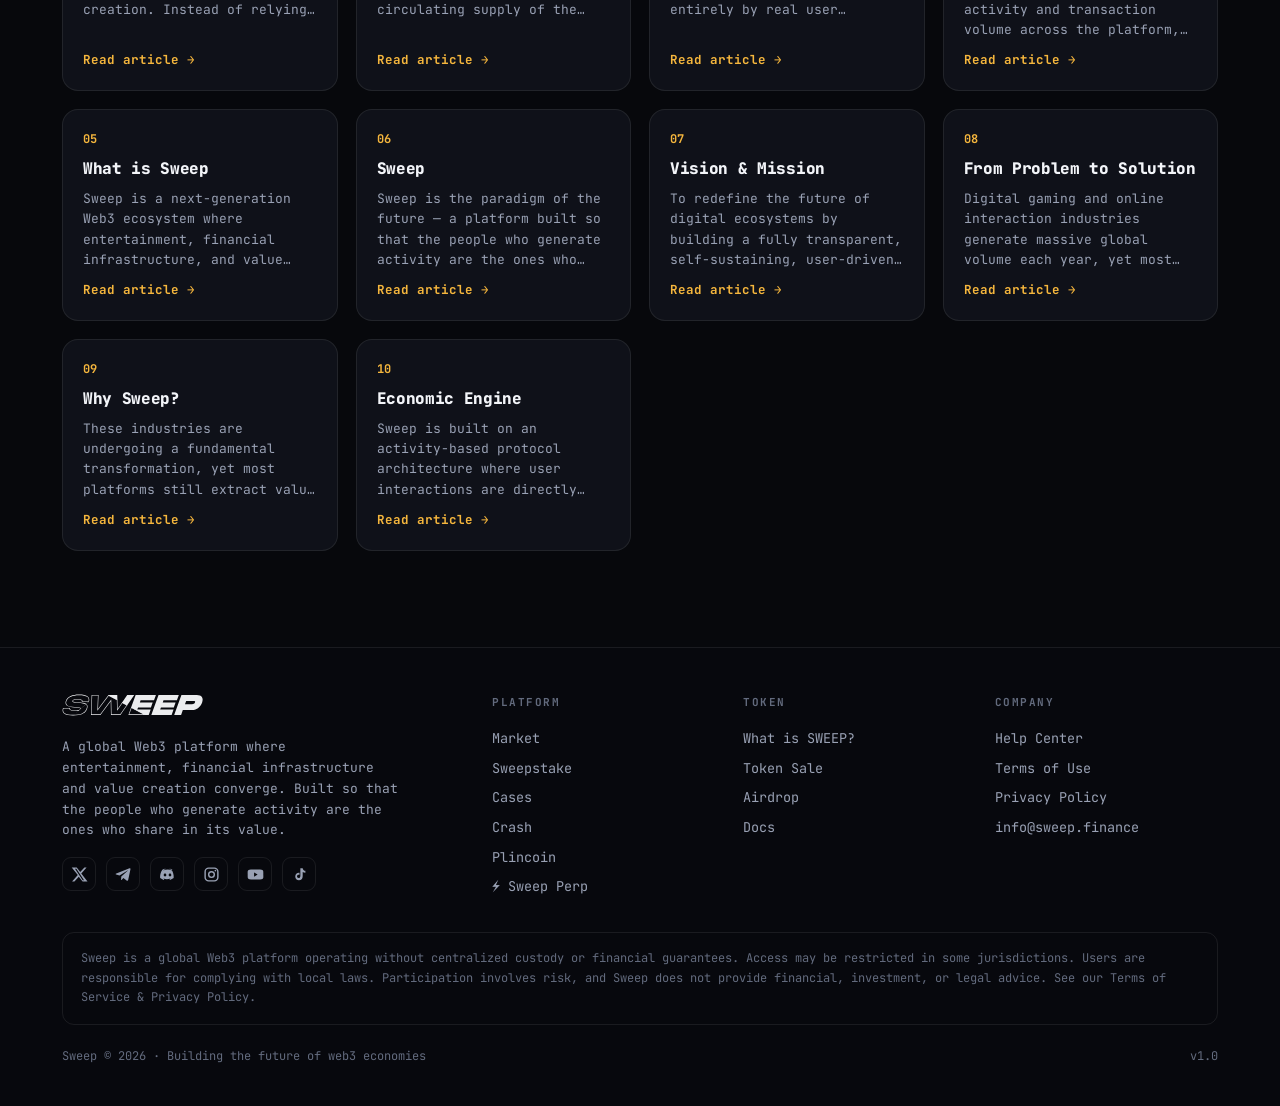
==== commit 95603b61: "Inline game modal: clicking any arcade tile Play opens a playable tap-the-SWEEP game on the homepage" ====
--- a/index.html
+++ b/index.html
@@ -4,7 +4,7 @@
 <meta charset="utf-8">
 <meta name="viewport" content="width=device-width, initial-scale=1">
 <title>Sweep — Building the future of web3 economies</title>
-<link rel="stylesheet" href="styles.css?v=12">
+<link rel="stylesheet" href="styles.css?v=13">
 </head>
 <body>
 <!-- ======================= HEADER ======================= -->
@@ -624,13 +624,48 @@
     <p class="legal"><a href="#">Privacy</a> · <a href="#">Terms</a></p>
   </div>
 </div>
-<script src="app.js?v=12"></script>
-<script src="catch.js?v=12"></script>
-<script src="bounty.js?v=12"></script>
-<script src="livefeed.js?v=12"></script>
-<script src="arcade.js?v=12"></script>
-<script src="tiles.js?v=12"></script>
-<script src="spin.js?v=12"></script>
-<script src="tournaments.js?v=12"></script>
+<!-- ======================= INLINE GAME MODAL ======================= -->
+<div class="gm-ov" id="gameModal" hidden>
+  <div class="gm-card">
+    <div class="gm-head">
+      <span class="gm-ic" id="gmIc">🎮</span>
+      <b id="gmTitle">Playing</b>
+      <span class="gm-live"><i></i> LIVE</span>
+      <button class="gm-x" id="gmClose" aria-label="Close">✕</button>
+    </div>
+    <div class="gm-stage">
+      <canvas id="gmCanvas" width="640" height="360" aria-label="Mini-game"></canvas>
+      <div class="gm-hud">
+        <span class="gm-stat">SCORE <b id="gmScore">0</b></span>
+        <span class="gm-stat">EARNED <b id="gmEarn" class="gold">0.00</b></span>
+        <span class="gm-stat">TIME <b id="gmTime">25</b></span>
+      </div>
+      <div class="gm-screen" id="gmStart">
+        <h3 id="gmStartT">Tap the falling $SWEEP!</h3>
+        <p>Tap coins (+10) &amp; gems (+30) before they drop — dodge the bombs. You keep every $SWEEP you earn.</p>
+        <button class="btn gold" id="gmPlay">▶ Start</button>
+      </div>
+      <div class="gm-screen" id="gmOver" hidden>
+        <div class="gm-emoji" id="gmEmoji">🎉</div>
+        <h3>You won <b class="gold" id="gmWon">0.00</b> $SWEEP!</h3>
+        <p id="gmOverMsg">Added straight to your demo balance.</p>
+        <div class="gm-btns">
+          <button class="btn gold" id="gmAgain">↻ Play again</button>
+          <button class="btn ghost" id="gmClose2">Close</button>
+        </div>
+      </div>
+    </div>
+  </div>
+</div>
+
+<script src="app.js?v=13"></script>
+<script src="catch.js?v=13"></script>
+<script src="bounty.js?v=13"></script>
+<script src="livefeed.js?v=13"></script>
+<script src="arcade.js?v=13"></script>
+<script src="tiles.js?v=13"></script>
+<script src="gamemodal.js?v=13"></script>
+<script src="spin.js?v=13"></script>
+<script src="tournaments.js?v=13"></script>
 </body>
 </html>
--- a/styles.css
+++ b/styles.css
@@ -653,6 +653,10 @@
   .tcard-h span{font-family:var(--mono); font-size:10px; color:var(--faint)}
   .tcard-live{display:inline-flex; align-items:center; gap:4px; font-family:var(--mono); font-size:8px; font-weight:800; letter-spacing:.08em; color:#fff; background:rgba(255,84,112,.2); border:1px solid rgba(255,84,112,.5); padding:2px 6px; border-radius:10px}
   .tcard-live i{width:5px; height:5px; border-radius:50%; background:#ff5470; animation:lfBlink 1.1s step-end infinite}
+  .tcv-wrap{position:relative; border-radius:10px; overflow:hidden; border:1px solid var(--line)}
+  .tcv{width:100%; height:auto; display:block; background:#0c1016}
+  .tcv-tag{position:absolute; top:6px; right:6px; display:inline-flex; align-items:center; gap:4px; font-family:var(--mono); font-size:7.5px; font-weight:800; letter-spacing:.08em; color:#fff; background:rgba(0,0,0,.45); border:1px solid rgba(255,255,255,.2); padding:2px 5px; border-radius:8px}
+  .tcv-tag i{width:5px; height:5px; border-radius:50%; background:#ff5470; animation:lfBlink 1.1s step-end infinite}
   .tcard-prize{display:flex; justify-content:space-between; align-items:baseline; background:var(--panel); border:1px solid var(--line); border-radius:10px; padding:9px 12px}
   .tcard-prize span{font-family:var(--mono); font-size:9px; letter-spacing:.1em; color:var(--faint)}
   .tcard-prize b{font-family:var(--mono); font-size:20px; font-weight:800; color:var(--gold); font-variant-numeric:tabular-nums}
@@ -694,6 +698,31 @@
     .lb-head,.lb-row{grid-template-columns:34px 1fr 80px 80px; gap:8px; padding:10px 12px; font-size:11.5px}
     .lb-head span:nth-child(3),.lb-row .lb-g{display:none}
   }
+
+  /* ===== Inline game modal ===== */
+  .gm-ov{position:fixed; inset:0; z-index:200; display:flex; align-items:center; justify-content:center; padding:18px; background:rgba(5,6,10,.8); backdrop-filter:blur(4px)}
+  .gm-ov[hidden]{display:none}
+  .gm-card{width:min(680px,100%); background:var(--panel-solid); border:1px solid var(--line-2); border-radius:18px; overflow:hidden; box-shadow:0 30px 80px -30px rgba(0,0,0,.8)}
+  .gm-head{display:flex; align-items:center; gap:10px; padding:13px 16px; border-bottom:1px solid var(--line)}
+  .gm-ic{font-size:18px; line-height:1}
+  .gm-head b{font-size:15px; flex:1; font-family:var(--mono)}
+  .gm-live{display:inline-flex; align-items:center; gap:4px; font-family:var(--mono); font-size:8px; font-weight:800; letter-spacing:.08em; color:#fff; background:rgba(255,84,112,.2); border:1px solid rgba(255,84,112,.5); padding:2px 6px; border-radius:10px}
+  .gm-live i{width:5px; height:5px; border-radius:50%; background:#ff5470; animation:lfBlink 1.1s step-end infinite}
+  .gm-x{background:none; border:none; color:var(--muted); font-size:17px; cursor:pointer; width:28px; height:28px; border-radius:7px}
+  .gm-x:hover{background:var(--panel-2); color:var(--ink)}
+  .gm-stage{position:relative}
+  #gmCanvas{display:block; width:100%; height:auto; background:#0c1016; cursor:pointer; touch-action:manipulation}
+  .gm-hud{position:absolute; top:0; left:0; right:0; display:flex; gap:14px; padding:11px 14px; pointer-events:none; background:linear-gradient(180deg,rgba(8,10,14,.7),transparent)}
+  .gm-stat{font-family:var(--mono); font-size:11px; color:var(--faint)}
+  .gm-stat b{color:var(--ink); font-size:14px; font-variant-numeric:tabular-nums}
+  .gm-stat b.gold{color:var(--gold)}
+  .gm-screen{position:absolute; inset:0; display:flex; flex-direction:column; align-items:center; justify-content:center; text-align:center; padding:24px; gap:4px; background:radial-gradient(circle at 50% 40%,rgba(16,19,26,.82),rgba(10,12,16,.95))}
+  .gm-screen[hidden]{display:none}
+  .gm-screen h3{font-size:20px}
+  .gm-screen p{color:var(--muted); font-size:13px; max-width:380px; margin:4px 0 14px; line-height:1.5}
+  .gm-emoji{font-size:40px}
+  .gm-btns{display:flex; gap:10px; flex-wrap:wrap; justify-content:center}
+  @media(max-width:560px){ .gm-screen h3{font-size:17px} .gm-btns .btn{width:100%} }
 
   /* ===== SWEEP Catch mini-game ===== */
   .catch-sec{padding-top:26px}
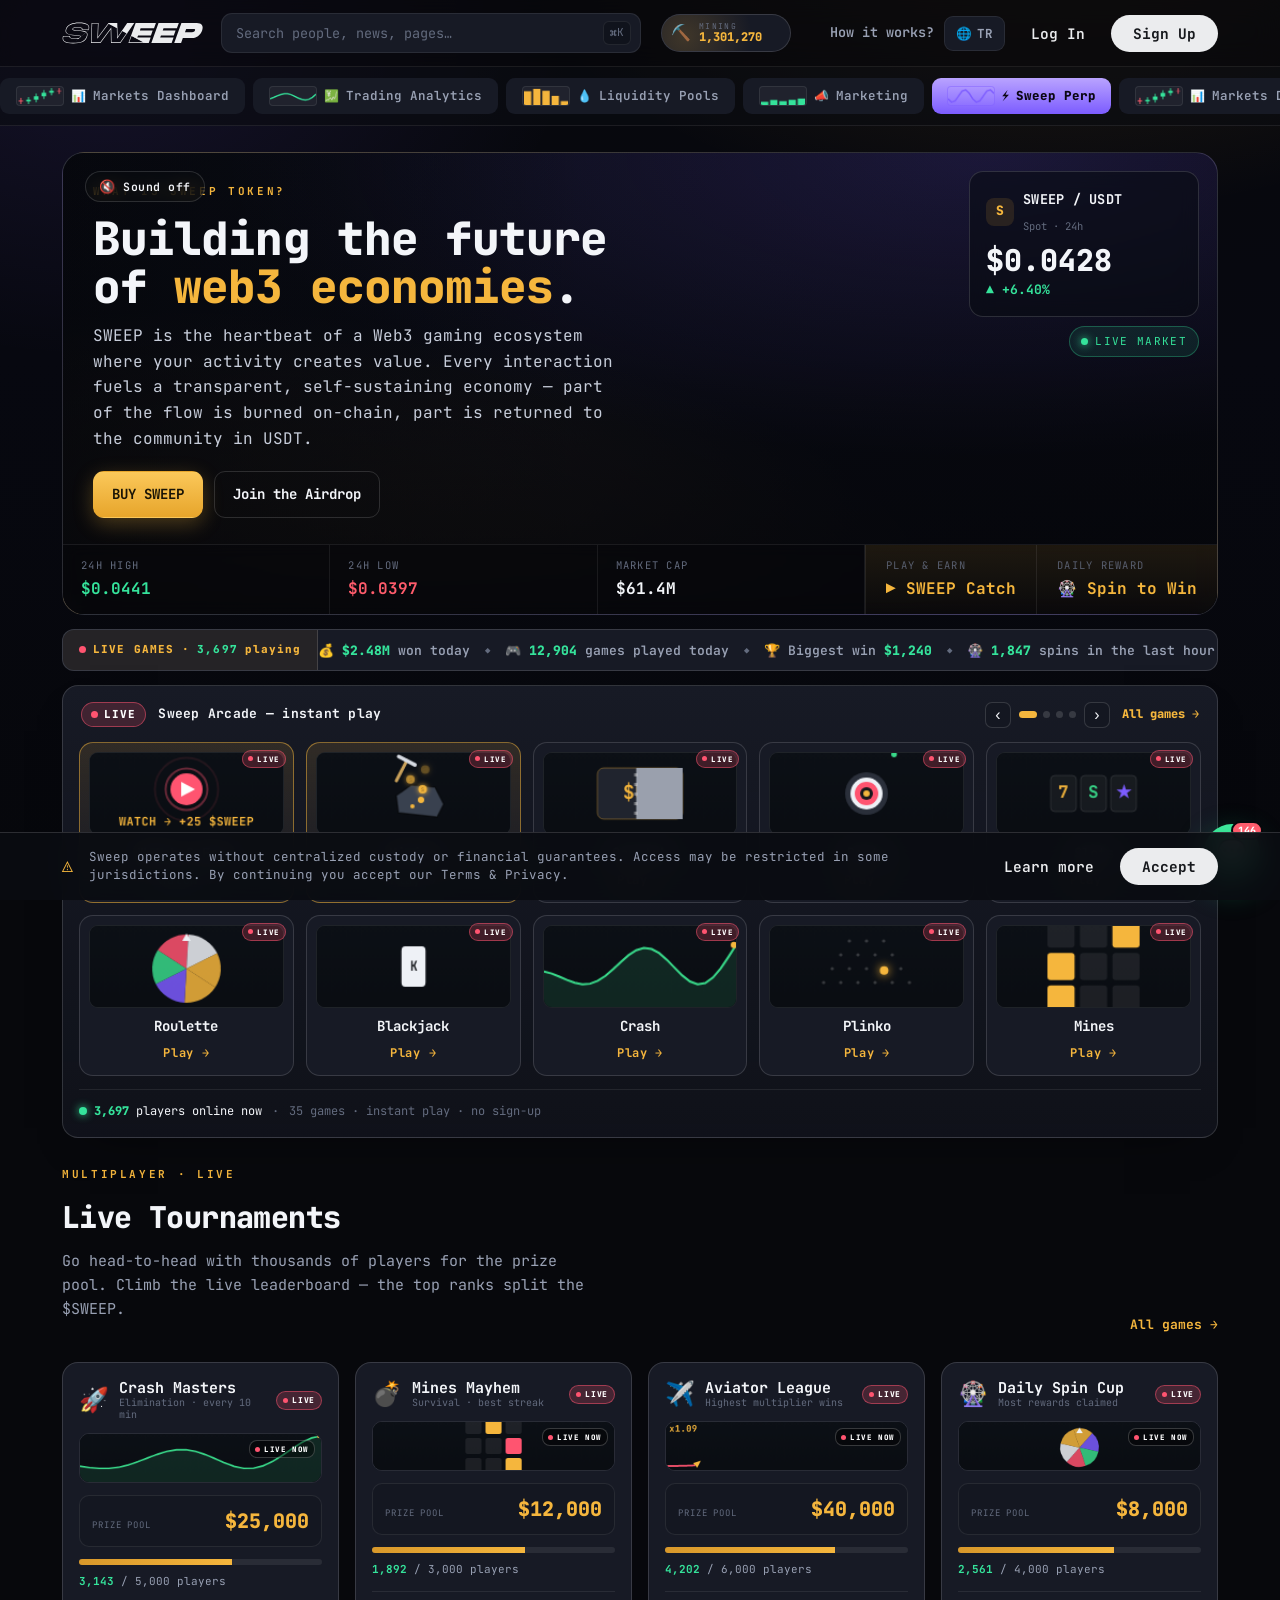
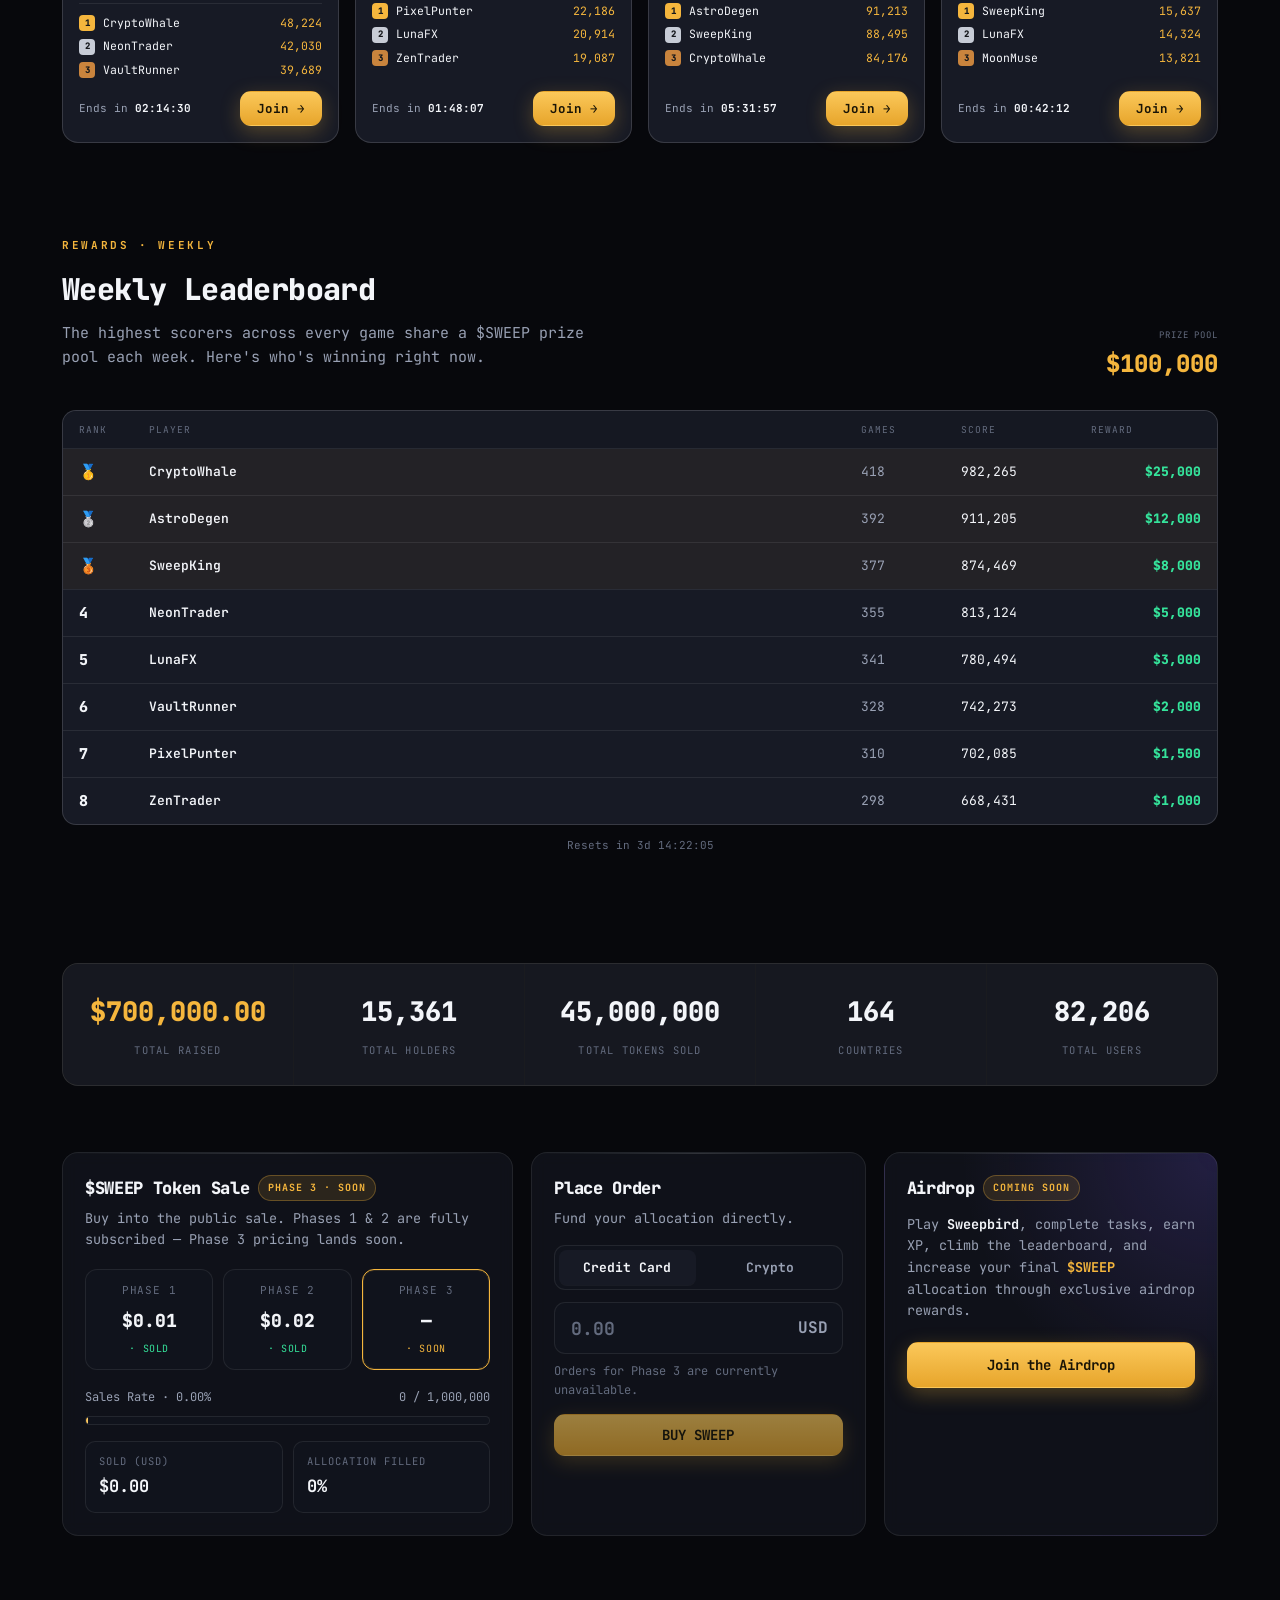
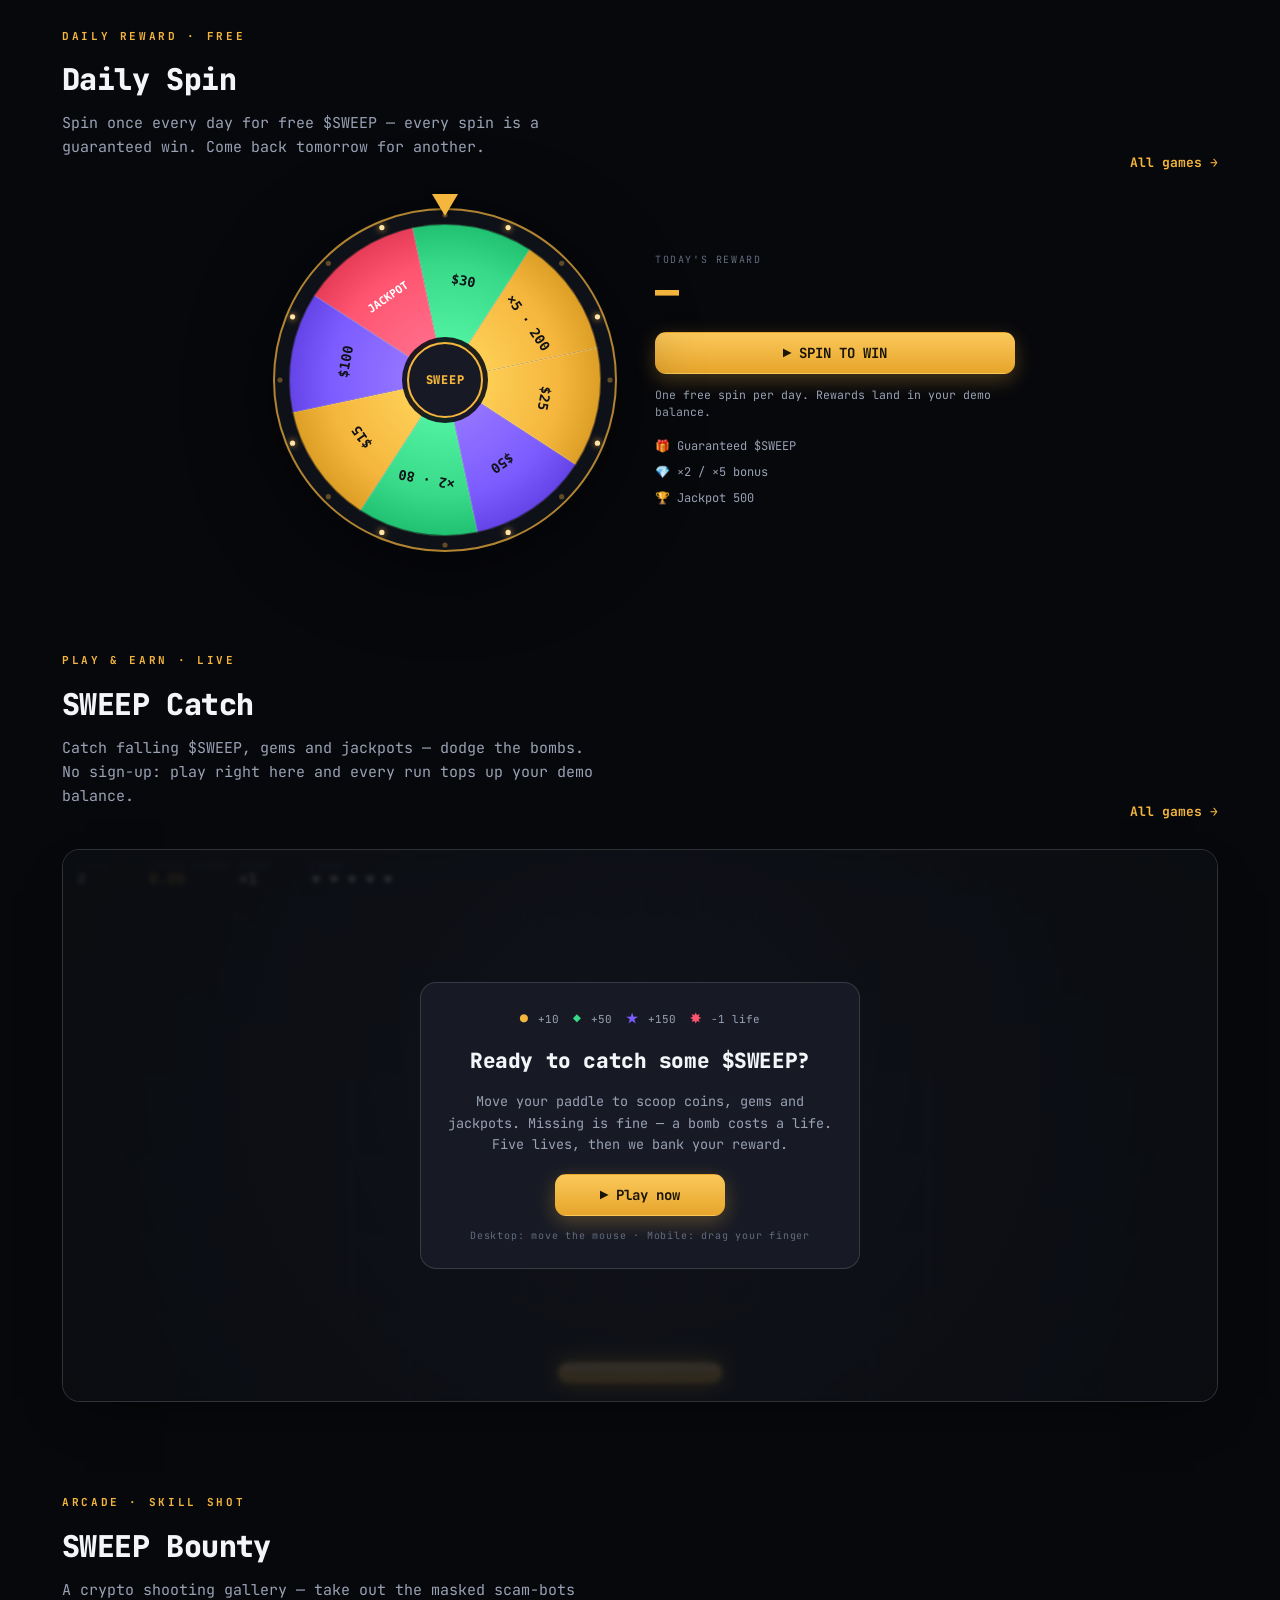
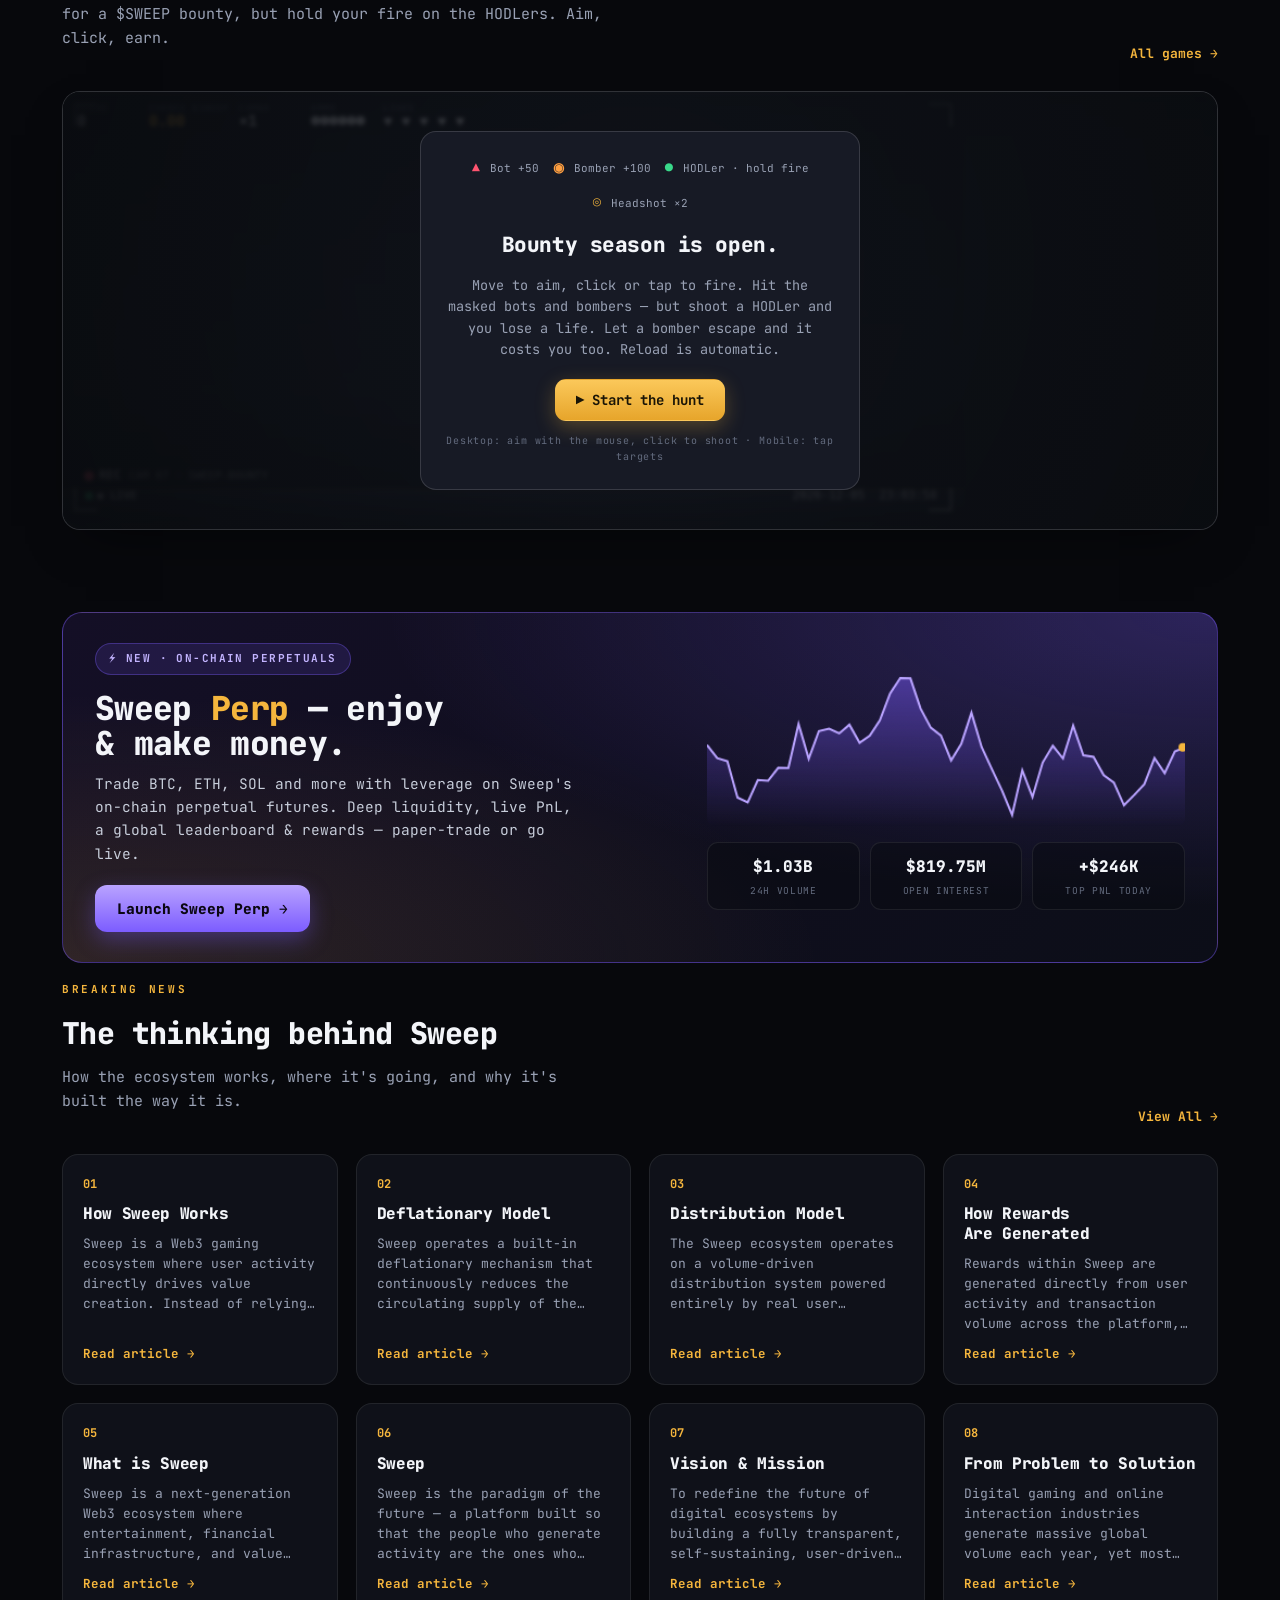
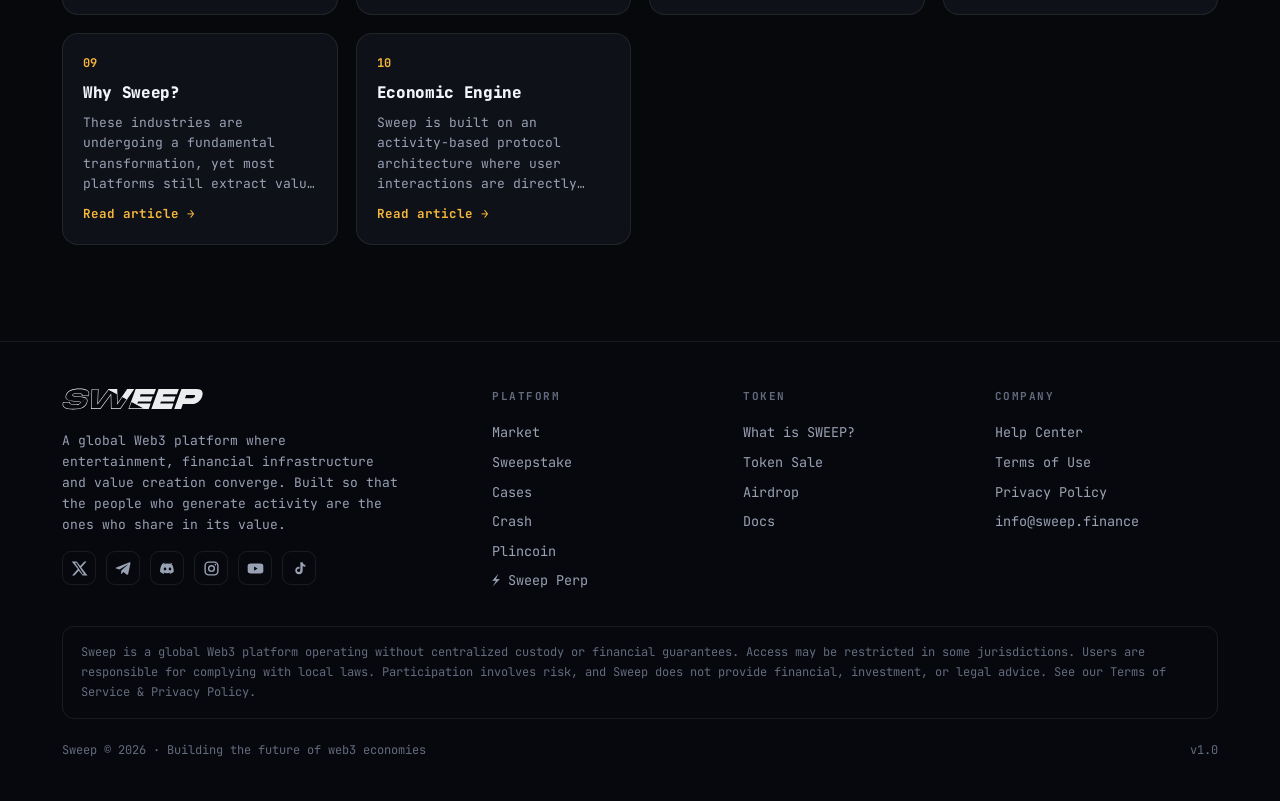
==== commit 8b8dfdb8: "Remove the live gameplay feed (money-rain) section completely" ====
--- a/index.html
+++ b/index.html
@@ -4,7 +4,7 @@
 <meta charset="utf-8">
 <meta name="viewport" content="width=device-width, initial-scale=1">
 <title>Sweep — Building the future of web3 economies</title>
-<link rel="stylesheet" href="styles.css?v=13">
+<link rel="stylesheet" href="styles.css?v=14">
 </head>
 <body>
 <!-- ======================= HEADER ======================= -->
@@ -162,18 +162,6 @@
       <span class="gp-foot-games">35 games · instant play · no sign-up</span>
     </div>
   </div>
-</div>
-
-<!-- ======================= LIVE GAMEPLAY FEED ======================= -->
-<div class="hero lf-hero">
-  <a class="lf-stage" id="lfStage" href="#bountyGame" aria-label="Watch Sweep games live — click to play">
-    <canvas id="lfCanvas" width="900" height="226" aria-hidden="true"></canvas>
-    <div class="lf-bar">
-      <span class="lf-live"><i></i> LIVE</span>
-      <span class="lf-title">Sweep Arcade — live gameplay</span>
-      <span class="lf-cta">Click to play →</span>
-    </div>
-  </a>
 </div>
 
 <!-- ======================= LIVE TOURNAMENTS ======================= -->
@@ -658,14 +646,13 @@
   </div>
 </div>
 
-<script src="app.js?v=13"></script>
-<script src="catch.js?v=13"></script>
-<script src="bounty.js?v=13"></script>
-<script src="livefeed.js?v=13"></script>
-<script src="arcade.js?v=13"></script>
-<script src="tiles.js?v=13"></script>
-<script src="gamemodal.js?v=13"></script>
-<script src="spin.js?v=13"></script>
-<script src="tournaments.js?v=13"></script>
+<script src="app.js?v=14"></script>
+<script src="catch.js?v=14"></script>
+<script src="bounty.js?v=14"></script>
+<script src="arcade.js?v=14"></script>
+<script src="tiles.js?v=14"></script>
+<script src="gamemodal.js?v=14"></script>
+<script src="spin.js?v=14"></script>
+<script src="tournaments.js?v=14"></script>
 </body>
 </html>
